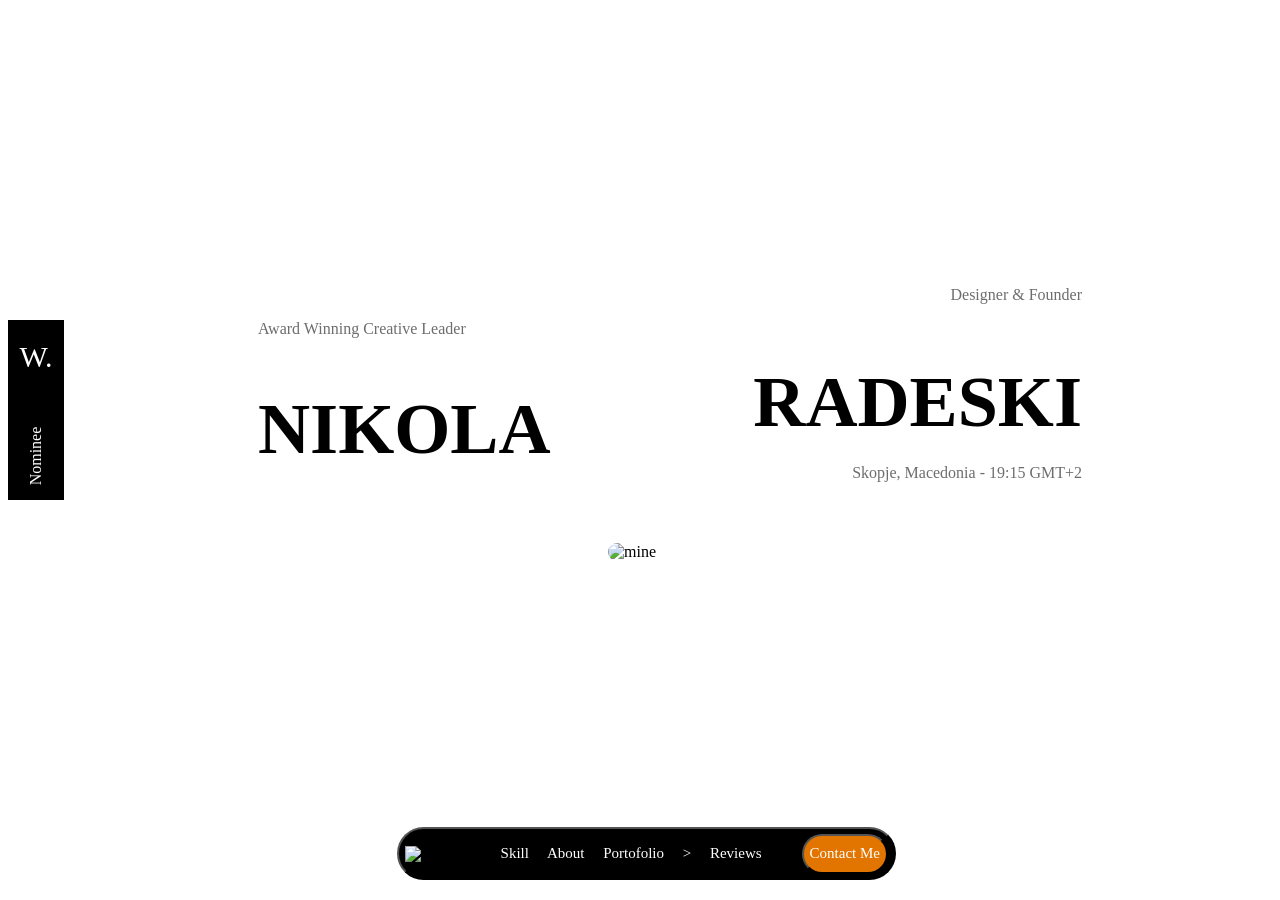
==== portofolio.1.html @ 4146c9e5 "first commit" ====
<!DOCTYPE html>
<html lang="en">
<head>
    <meta charset="UTF-8">
    <meta name="viewport" content="width=device-width, initial-scale=1.0">
    <title>Document</title>
     <link rel="stylesheet" href="portofolio.css">
     <style>
       @font-face {
            font-family: font3;
            src: url(Clash\ Display\ Semibold.ttf);
        }

        .ni {
            font-family: font3;
        }
          @font-face {
            font-family: font1;
            src: url(GeneralSans-Regular.ttf);
        }

        .mar {
            font-family: font1;
        }
          @font-face {
            font-family: font2;
            src: url(GeneralSans-Medium.ttf);
        }

        .fix {
            font-family: font2;
        }
         @font-face {
            font-family: font4;
            src: url(GeneralSans-Medium.ttf);
        }

        .me {
            font-family: font4;
        }
        


     </style>
</head>
<body>
     <div>
    <video id="bgVideo" autoplay muted loop >
  <source src="Untitled design.mp4" type="video/mp4">
</video>
<div class="first">
<div class="sidebar">
  <div class="logo">W.</div>
  <div class="text">Nominee</div>
</div>
<div class="font">
    <p class="mar">Award Winning Creative Leader</p>
    <p class="ni">NIKOLA</p>
    <img class="img" src="a1.jpeg" height="500vh" alt="mine">
    <p  class="mre">RADESKI</p>
    <p class="de">Designer & Founder</p>
    <p class="ll">Skopje, Macedonia - 19:15 GMT+2</p>

</div>
<div >
 
  <button class="fix">  
    <img class="clg" src="home.png"/>
    <p>Skill about portofolio > reviews </p></br>
    <input class="me" type="submit" value="contact me">
  </button>
   

</div>

</div>


</div>
</body>
</html>
---- portofolio.css ----
#bgVideo {
  position: fixed;
  top: 0;
  left: 0;
  width: 100%;
  height: 100%;
  object-fit: cover;
  z-index: -1;
}






.sidebar {
  position: fixed;


  width: 56px;
  height: 20vh;
  background: black;
  color: white;

  display: flex;
  flex-direction: column;
  justify-content: space-between;
  align-items: center;
}


.logo {
  font-size: 30px;
  margin-top: 20px;
}


.text {
  transform: rotate(270deg);
  margin-bottom: 35px;
  font-size: 16px;
}

.mar {
  margin-top: 320px;
  margin-left: 250px;
  font-size: 16px;
  color: #6D6D6D;
}

.ni {
  margin-top: 50px;
  margin-left: 250px;
  font-size: 72.144px;
  font-weight: bolder;
  
}

.img{margin-left: 600px;
margin-top: -350px;
border-radius: 20px;
height:50vh;
min-width: 180px;
}

.mre{ margin-top: -200px;
  margin-right: 190px;
  font-size: 72.144px;
  font-weight: bolder;
  text-align: right;
}
.de{ margin-top: -230px;
  margin-right: 190px;
  font-size: 16px;
    text-align: right;
     color: #6D6D6D;

}
.ll{margin-top: 160px;
margin-right: 190px;
  text-align: right;

 color: #6D6D6D;}
 .fix{
  border-radius: 50px;
  display: flex;
  color: white;
    text-transform: capitalize;
    font-weight: 500;
    word-spacing: 15px;
    text-indent: 40px;
    background-color:  #000000 ;
    align-items: center;
    font-size: 15px;
    position: fixed;
    bottom: 20px;right: 30%;
 }

 .me{
  border-radius: 50px;
  background-color: rgb(226 117 0);
  color: white;
  height: 40px;
      font-size: 15px;
       text-transform: capitalize;

 }
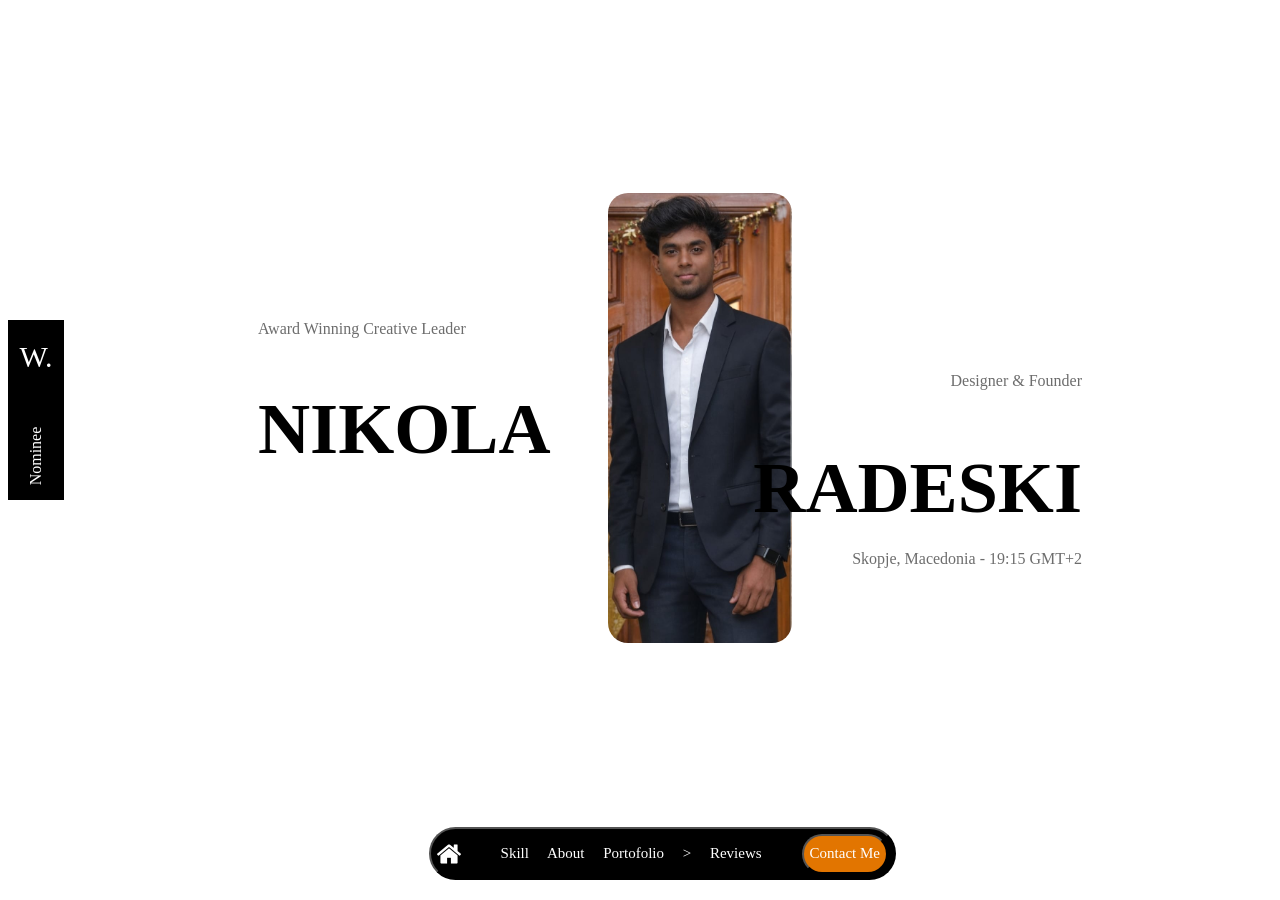
==== commit ce525e5b: "second changes" ====
--- a/portofolio.1.html
+++ b/portofolio.1.html
@@ -4,7 +4,7 @@
     <meta charset="UTF-8">
     <meta name="viewport" content="width=device-width, initial-scale=1.0">
     <title>Document</title>
-     <link rel="stylesheet" href="portofolio.css">
+     <link rel="stylesheet" href="portofolio.css ">
      <style>
        @font-face {
             font-family: font3;
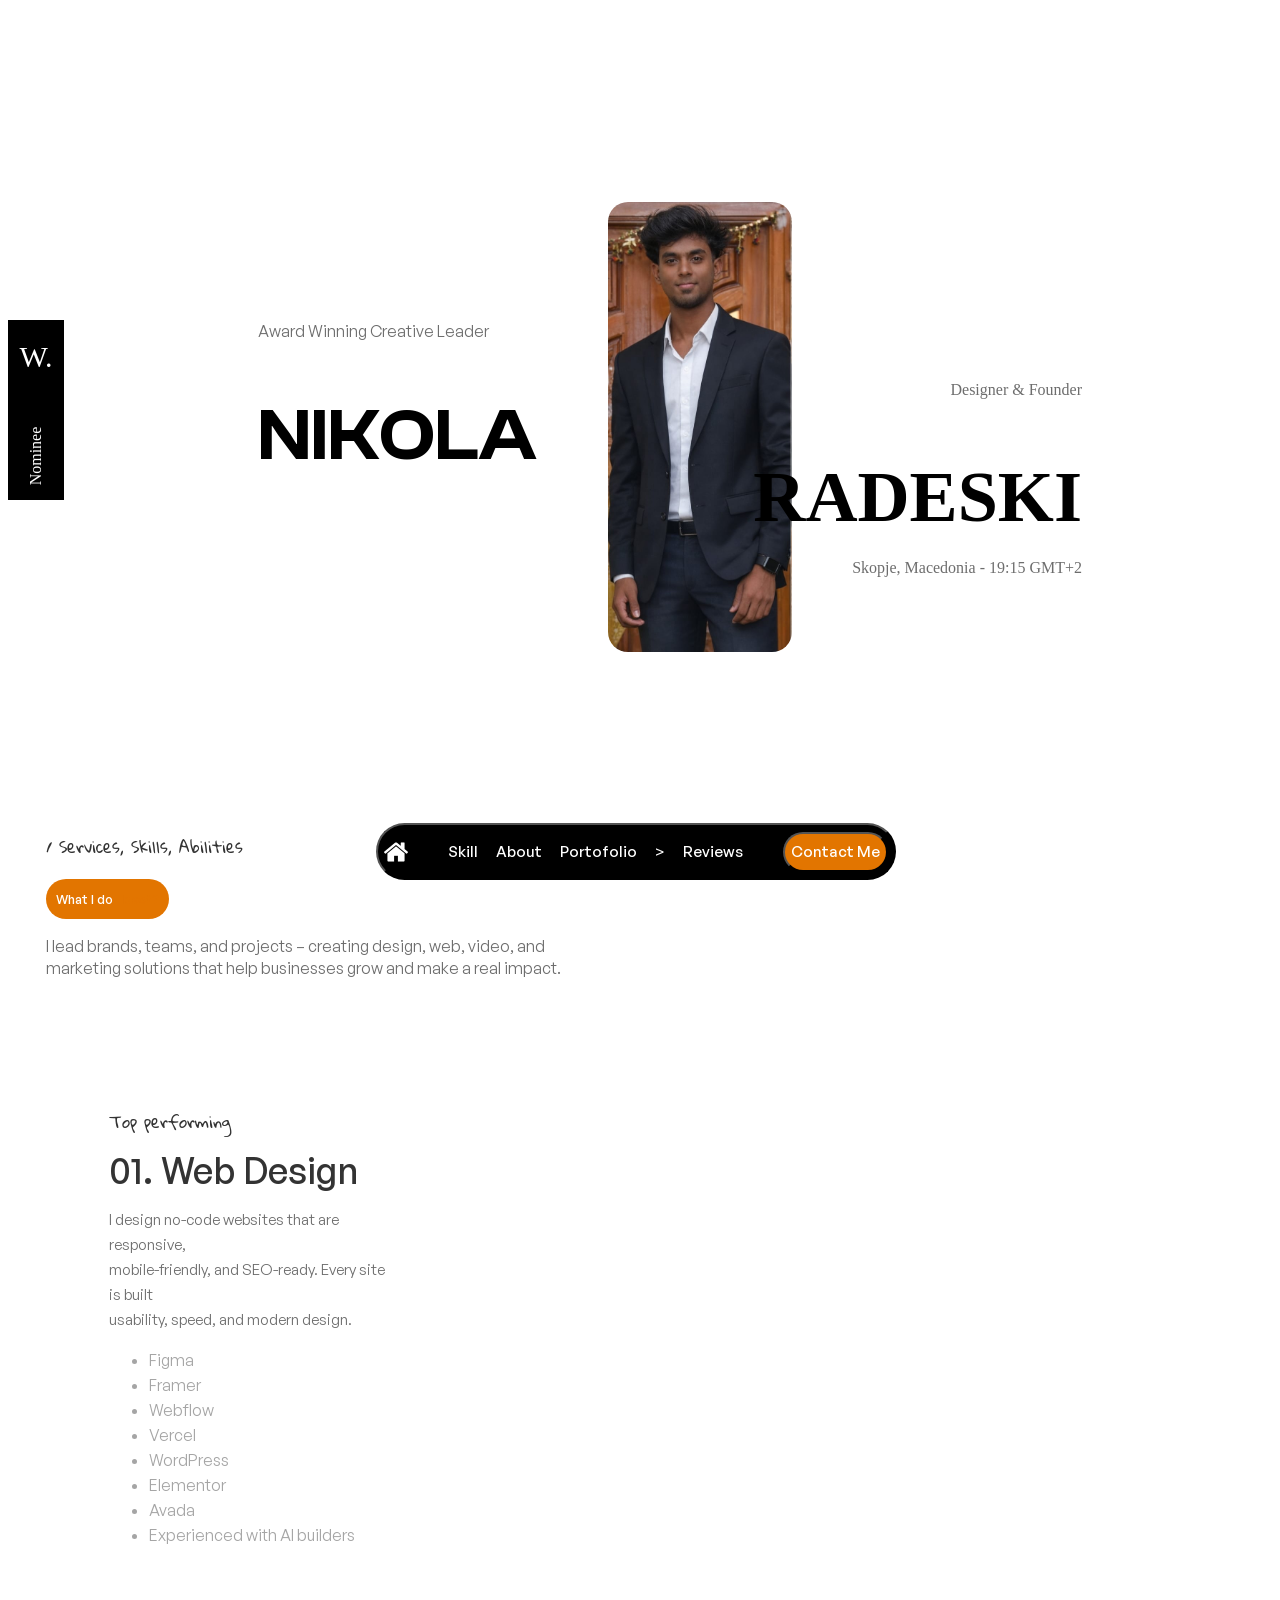
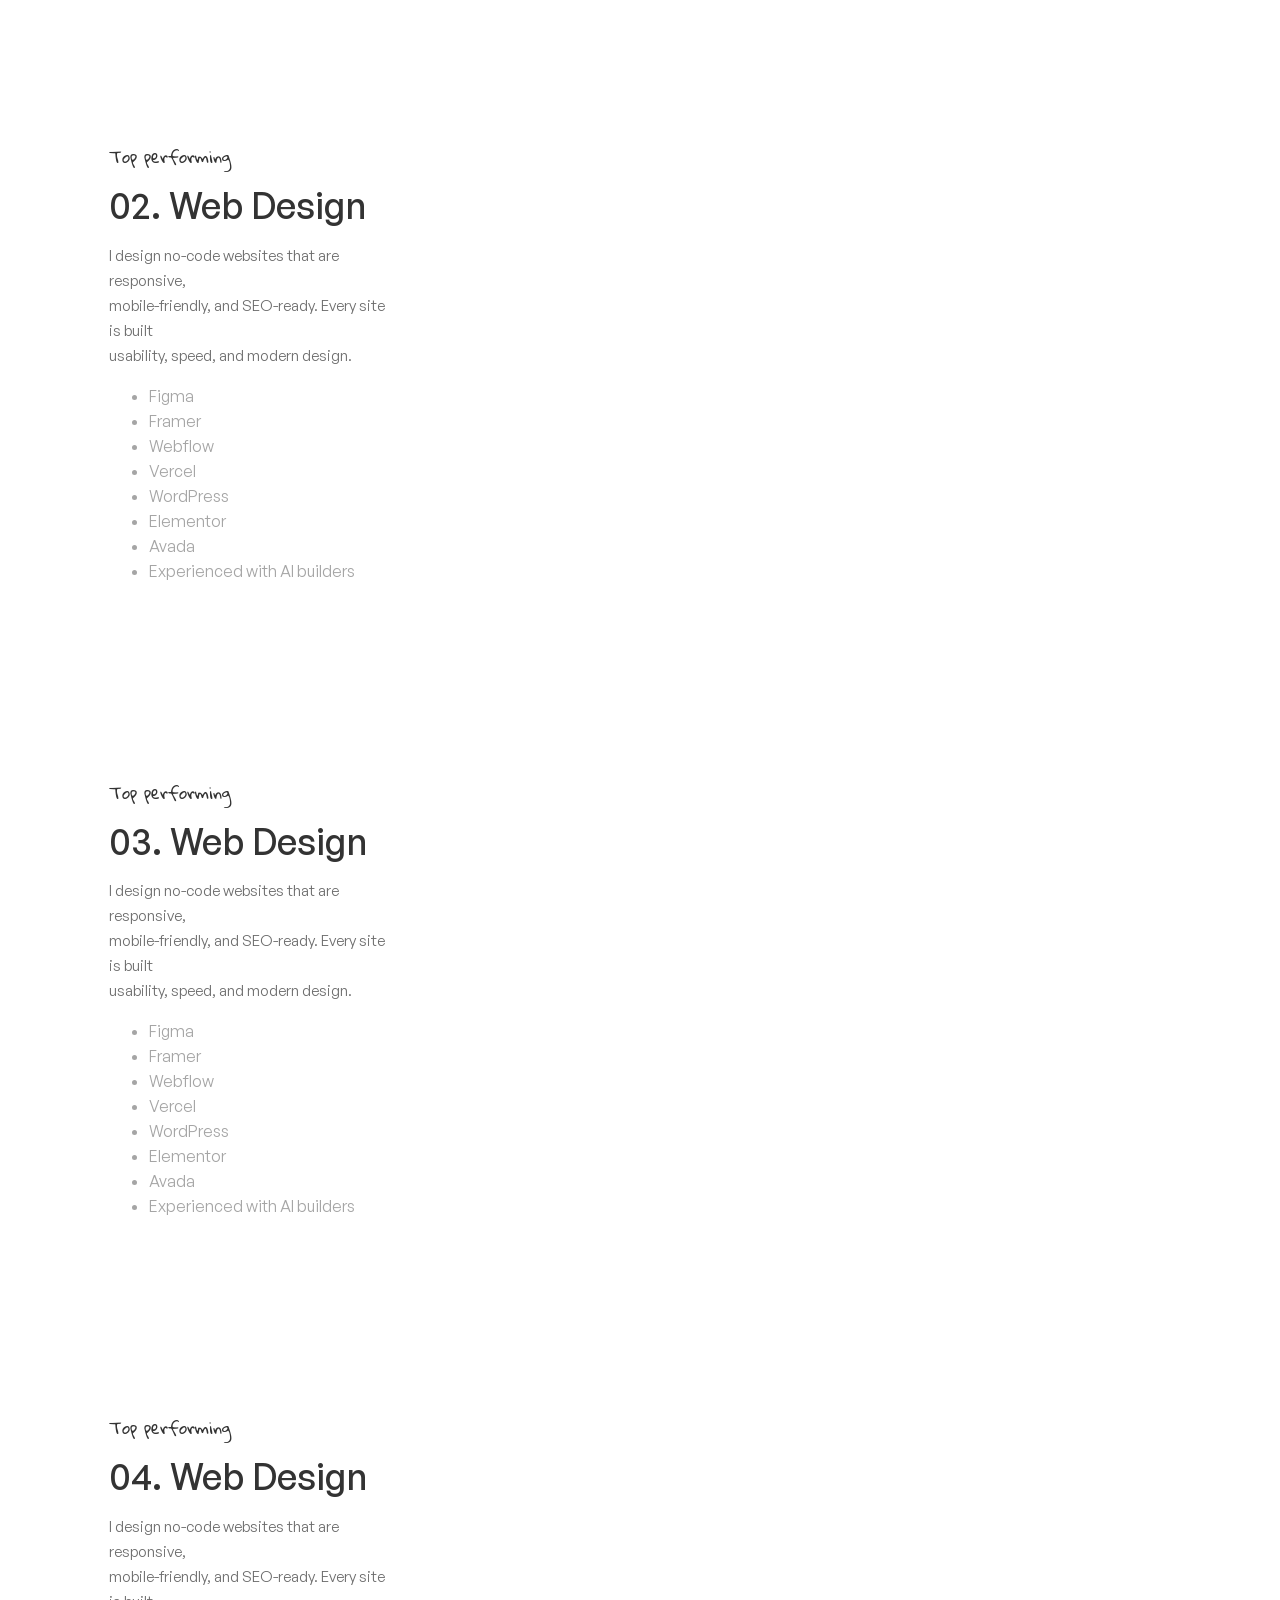
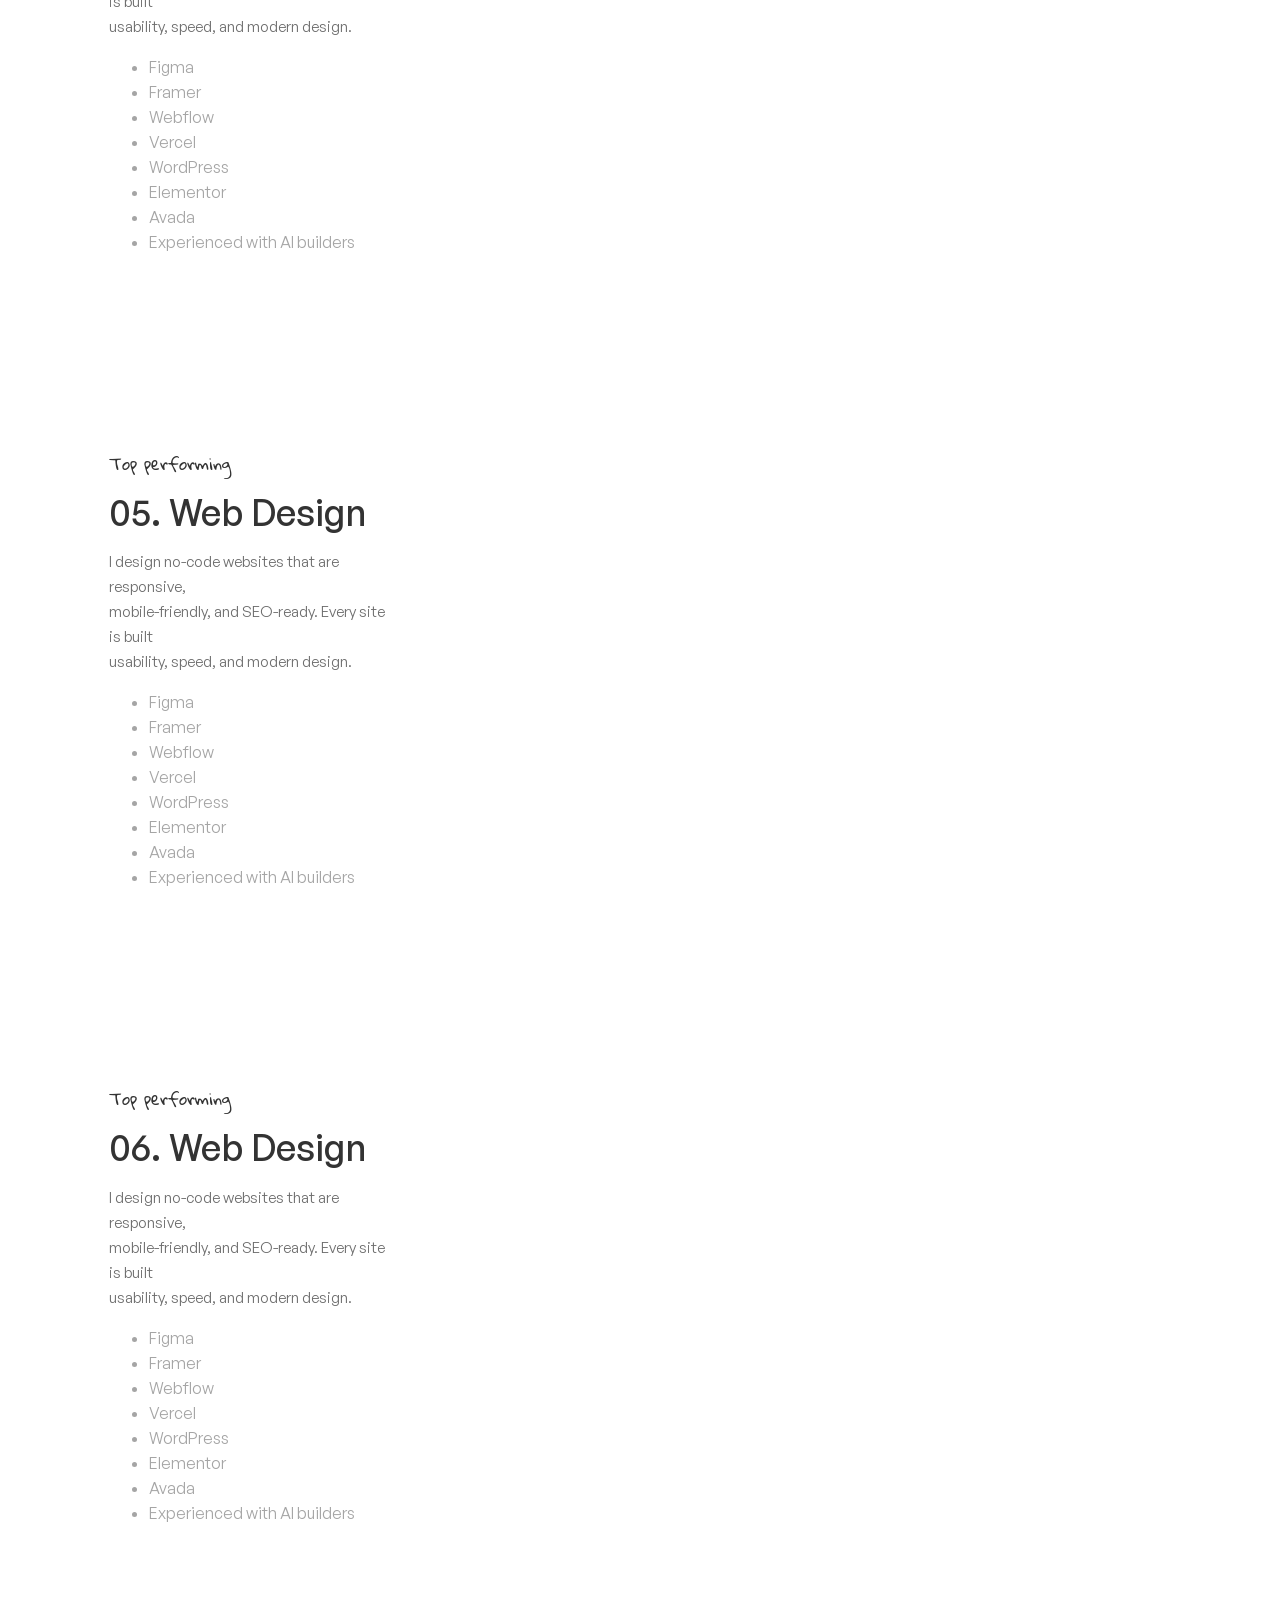
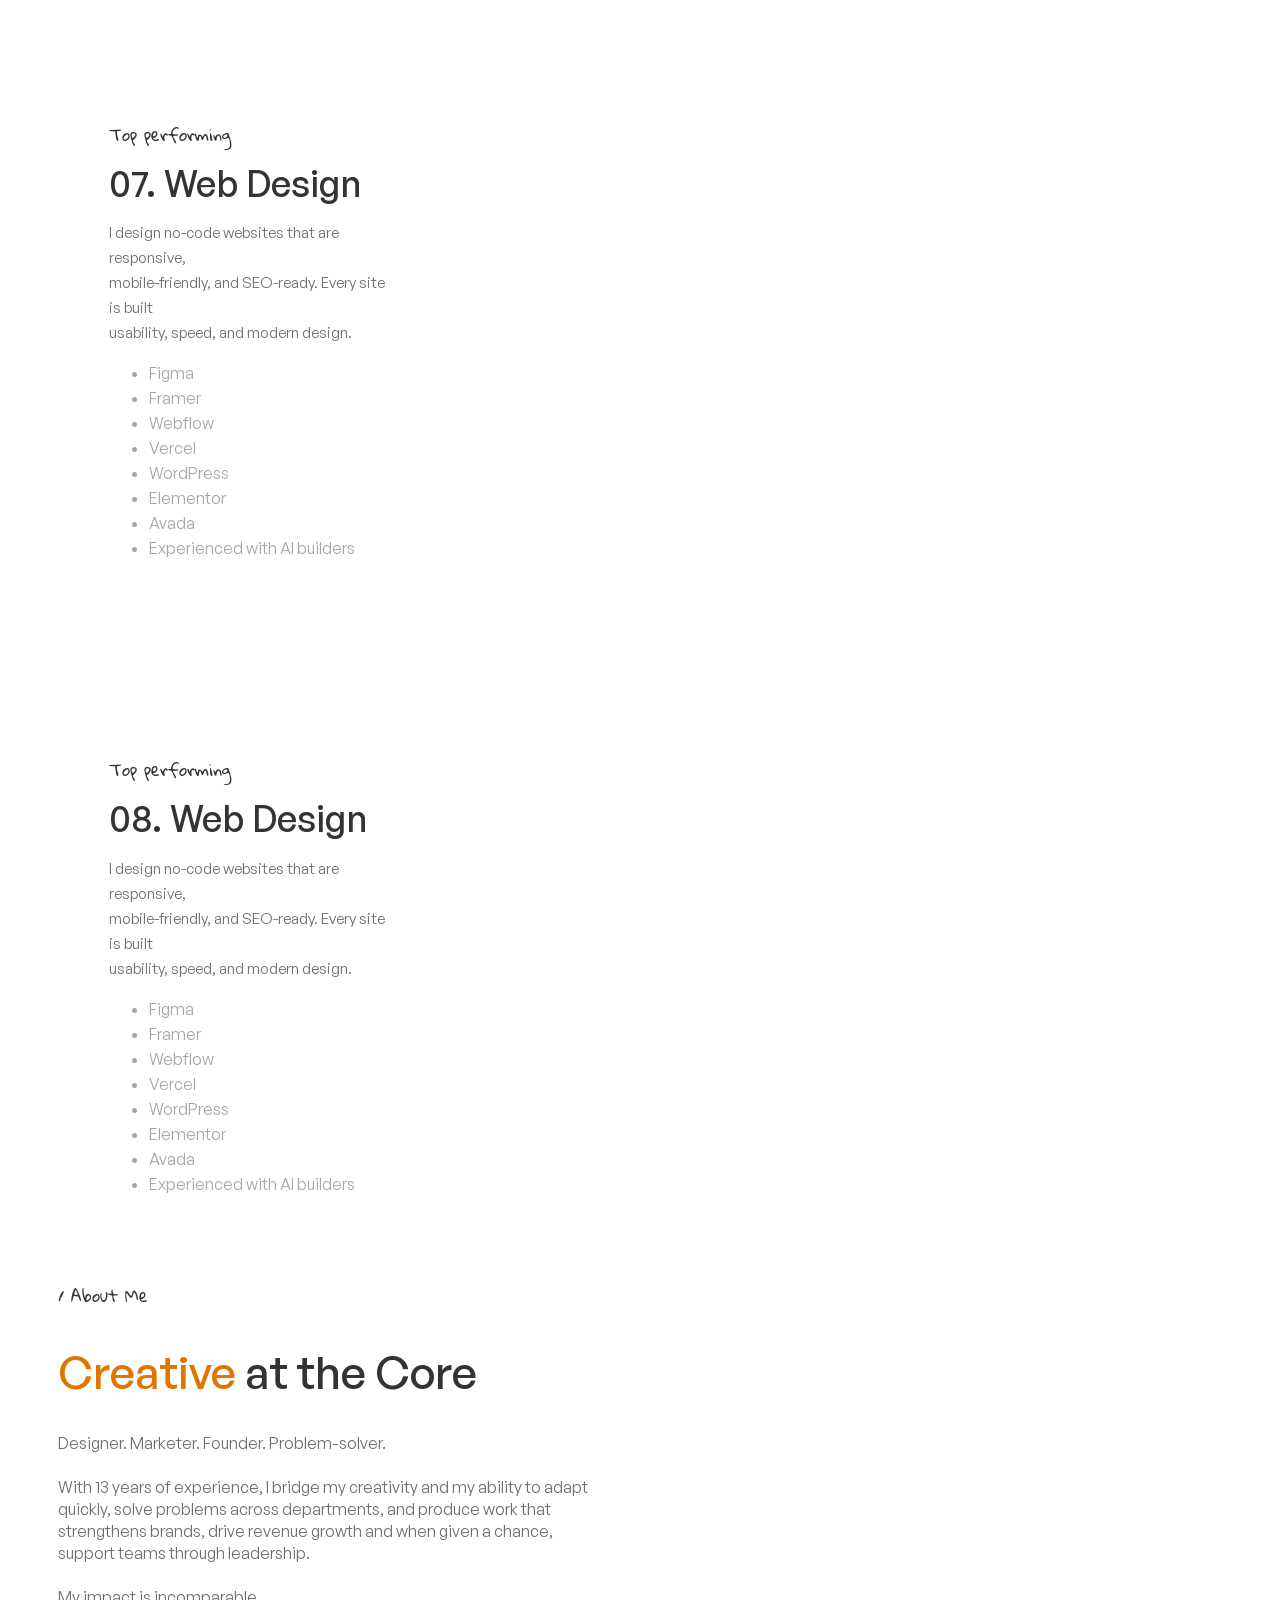
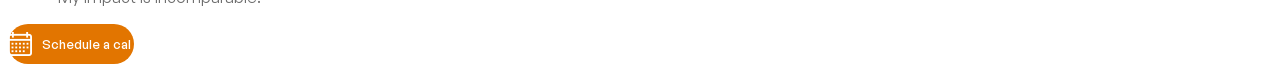
==== commit 861e2fea: "day1" ====
--- a/portofolio.1.html
+++ b/portofolio.1.html
@@ -1,81 +1,318 @@
 <!DOCTYPE html>
 <html lang="en">
+
 <head>
-    <meta charset="UTF-8">
-    <meta name="viewport" content="width=device-width, initial-scale=1.0">
-    <title>Document</title>
-     <link rel="stylesheet" href="portofolio.css ">
-     <style>
-       @font-face {
-            font-family: font3;
-            src: url(Clash\ Display\ Semibold.ttf);
-        }
-
-        .ni {
-            font-family: font3;
-        }
-          @font-face {
-            font-family: font1;
-            src: url(GeneralSans-Regular.ttf);
-        }
-
-        .mar {
-            font-family: font1;
-        }
-          @font-face {
-            font-family: font2;
-            src: url(GeneralSans-Medium.ttf);
-        }
-
-        .fix {
-            font-family: font2;
-        }
-         @font-face {
-            font-family: font4;
-            src: url(GeneralSans-Medium.ttf);
-        }
-
-        .me {
-            font-family: font4;
-        }
-        
-
-
-     </style>
+  <meta charset="UTF-8">
+  <meta name="viewport" content="width=device-width, initial-scale=1.0">
+  <title>Document</title>
+  <link rel="stylesheet" href="portofolio.css ">
+  <style>
+    @font-face {
+      font-family: fah;
+      src: url(GloriaHallelujah-Regular.ttf);
+    }
+
+    .qu {
+      font-family: fah;
+    }
+
+    @font-face {
+      font-family: font3;
+      src: url(Clash\ Display\ Semibold.ttf);
+    }
+
+    .ni {
+      font-family: font3;
+    }
+
+    @font-face {
+      font-family: font1;
+      src: url(GeneralSans-Regular.ttf);
+    }
+
+    .mar {
+      font-family: font1;
+    }
+
+    .cl {
+      font-family: font1;
+    }
+
+    .f {
+      font-family: font1;
+    }
+
+    @font-face {
+      font-family: font9;
+      src: url(GeneralSans-Regular.ttf);
+    }
+
+    .e {
+      font-family: font9;
+    }
+
+    .dg {
+      font-family: font9;
+    }
+
+    @font-face {
+      font-family: font2;
+      src: url(GeneralSans-Medium.ttf);
+    }
+
+    .fix {
+      font-family: font2;
+    }
+
+    .d {
+      font-family: font2;
+    }
+
+    @font-face {
+      font-family: font4;
+      src: url(GeneralSans-Medium.ttf);
+    }
+
+    .me {
+      font-family: font4;
+    }
+
+    @font-face {
+      font-family: font5;
+      src: url(GloriaHallelujah-Regular.ttf);
+    }
+
+    .d1 {
+      font-family: font5;
+    }
+
+    .z {
+      font-family: font5;
+    }
+
+    @font-face {
+      font-family: font7;
+      src: url(GeneralSans-Medium.ttf);
+    }
+
+    .w1 {
+      font-family: font7;
+    }
+
+    .m0 {
+      font-family: font7;
+    }
+    .w1:hover::before{left: 0px;}
+    .w1:hover{background-color: #333333;
+   transition: 0.3s cubic-bezier(0.4, 0, 0.2, 1); ;left: -100px;right: auto;}
+  </style>
 </head>
+
 <body>
-     <div>
-    <video id="bgVideo" autoplay muted loop >
-  <source src="Untitled design.mp4" type="video/mp4">
-</video>
-<div class="first">
-<div class="sidebar">
-  <div class="logo">W.</div>
-  <div class="text">Nominee</div>
-</div>
-<div class="font">
-    <p class="mar">Award Winning Creative Leader</p>
-    <p class="ni">NIKOLA</p>
-    <img class="img" src="a1.jpeg" height="500vh" alt="mine">
-    <p  class="mre">RADESKI</p>
-    <p class="de">Designer & Founder</p>
-    <p class="ll">Skopje, Macedonia - 19:15 GMT+2</p>
-
-</div>
-<div >
- 
-  <button class="fix">  
-    <img class="clg" src="home.png"/>
-    <p>Skill about portofolio > reviews </p></br>
-    <input class="me" type="submit" value="contact me">
-  </button>
-   
-
-</div>
-
-</div>
-
-
-</div>
+  <div>
+    <video id="bgVideo" autoplay muted loop>
+      <source src="Untitled design.mp4" type="video/mp4">
+    </video>
+    <div class="first">
+      <div class="sidebar">
+        <div class="logo">W.</div>
+        <div class="text">Nominee</div>
+      </div>
+      <div class="font">
+        <p class="mar">Award Winning Creative Leader</p>
+        <p class="ni">NIKOLA</p>
+        <img class="img" src="a1.jpeg" height="500vh" alt="mine">
+        <p class="mre">RADESKI</p>
+        <p class="de">Designer & Founder</p>
+        <p class="ll">Skopje, Macedonia - 19:15 GMT+2</p>
+
+      </div>
+      <div>
+
+        <button class="fix">
+          <img class="clg" src="home.png" />
+          <p>Skill about portofolio > reviews </p></br>
+          <input class="me" type="submit" value="contact me">
+        </button>
+
+
+      </div>
+
+      <div>
+        <div class="page2">
+          <p class="d1">/ Services, Skills, Abilities</p>
+          <h1 class="w1">What I do <span style="color:#E27500">best?</span> </h1>
+          <p class="e">I lead brands, teams, and projects – creating design, web, video, and<br> marketing solutions
+            that help businesses grow and make a real impact.</p>
+        </div>
+
+        <div class="pages">
+          <div class="m">
+            <p class="qu">Top performing</p>
+            <h1 class="d">01. Web Design</h1>
+            <p class="cl">I design no-code websites that are responsive,<br> mobile-friendly, and SEO-ready. Every site
+              is built <br> usability, speed, and modern design.</p>
+            <p>
+            <ul class="f">
+              <li>Figma</li>
+              <li>Framer</li>
+              <li>Webflow</li>
+              <li>Vercel</li>
+              <li>WordPress</li>
+              <li>Elementor</li>
+              <li>Avada</li>
+              <li>Experienced with AI builders</li>
+            </ul>
+            </p>
+          </div>
+
+        </div>
+        <div class="m1">
+          <p class="qu">Top performing</p>
+          <h1 class="d">02. Web Design</h1>
+          <p class="cl">I design no-code websites that are responsive,<br> mobile-friendly, and SEO-ready. Every site is
+            built <br> usability, speed, and modern design.</p>
+          <p>
+          <ul class="f">
+            <li>Figma</li>
+            <li>Framer</li>
+            <li>Webflow</li>
+            <li>Vercel</li>
+            <li>WordPress</li>
+            <li>Elementor</li>
+            <li>Avada</li>
+            <li>Experienced with AI builders</li>
+          </ul>
+          </p>
+
+        </div>
+        <div class="m2">
+          <p class="qu">Top performing</p>
+          <h1 class="d">03. Web Design</h1>
+          <p class="cl">I design no-code websites that are responsive,<br> mobile-friendly, and SEO-ready. Every site is
+            built <br> usability, speed, and modern design.</p>
+          <p>
+          <ul class="f">
+            <li>Figma</li>
+            <li>Framer</li>
+            <li>Webflow</li>
+            <li>Vercel</li>
+            <li>WordPress</li>
+            <li>Elementor</li>
+            <li>Avada</li>
+            <li>Experienced with AI builders</li>
+          </ul>
+          </p>
+        </div>
+        <div class="m2">
+          <p class="qu">Top performing</p>
+          <h1 class="d">04. Web Design</h1>
+          <p class="cl">I design no-code websites that are responsive,<br> mobile-friendly, and SEO-ready. Every site is
+            built <br> usability, speed, and modern design.</p>
+          <p>
+          <ul class="f">
+            <li>Figma</li>
+            <li>Framer</li>
+            <li>Webflow</li>
+            <li>Vercel</li>
+            <li>WordPress</li>
+            <li>Elementor</li>
+            <li>Avada</li>
+            <li>Experienced with AI builders</li>
+          </ul>
+          </p>
+        </div>
+        <div class="m2">
+          <p class="qu">Top performing</p>
+          <h1 class="d">05. Web Design</h1>
+          <p class="cl">I design no-code websites that are responsive,<br> mobile-friendly, and SEO-ready. Every site is
+            built <br> usability, speed, and modern design.</p>
+          <p>
+          <ul class="f">
+            <li>Figma</li>
+            <li>Framer</li>
+            <li>Webflow</li>
+            <li>Vercel</li>
+            <li>WordPress</li>
+            <li>Elementor</li>
+            <li>Avada</li>
+            <li>Experienced with AI builders</li>
+          </ul>
+          </p>
+        </div>
+        <div class="m2">
+          <p class="qu">Top performing</p>
+          <h1 class="d">06. Web Design</h1>
+          <p class="cl">I design no-code websites that are responsive,<br> mobile-friendly, and SEO-ready. Every site is
+            built <br> usability, speed, and modern design.</p>
+          <p>
+          <ul class="f">
+            <li>Figma</li>
+            <li>Framer</li>
+            <li>Webflow</li>
+            <li>Vercel</li>
+            <li>WordPress</li>
+            <li>Elementor</li>
+            <li>Avada</li>
+            <li>Experienced with AI builders</li>
+          </ul>
+          </p>
+        </div>
+        <div class="m2">
+          <p class="qu">Top performing</p>
+          <h1 class="d">07. Web Design</h1>
+          <p class="cl">I design no-code websites that are responsive,<br> mobile-friendly, and SEO-ready. Every site is
+            built <br> usability, speed, and modern design.</p>
+          <p>
+          <ul class="f">
+            <li>Figma</li>
+            <li>Framer</li>
+            <li>Webflow</li>
+            <li>Vercel</li>
+            <li>WordPress</li>
+            <li>Elementor</li>
+            <li>Avada</li>
+            <li>Experienced with AI builders</li>
+          </ul>
+          </p>
+        </div>
+        <div class="m2">
+          <p class="qu">Top performing</p>
+          <h1 class="d">08. Web Design</h1>
+          <p class="cl">I design no-code websites that are responsive,<br> mobile-friendly, and SEO-ready. Every site is
+            built <br> usability, speed, and modern design.</p>
+          <p>
+          <ul class="f">
+            <li>Figma</li>
+            <li>Framer</li>
+            <li>Webflow</li>
+            <li>Vercel</li>
+            <li>WordPress</li>
+            <li>Elementor</li>
+            <li>Avada</li>
+            <li>Experienced with AI builders</li>
+          </ul>
+          </p>
+        </div>
+      </div>
+      <div>
+        <div class="page3">
+          <p class="z">/ About Me</p>
+          <h1 class="m0"><span style="color: #E27500;">Creative</span> at the Core</h1>
+          <p class="dg">Designer. Marketer. Founder. Problem-solver.<br><br>With 13 years of experience, I bridge my
+            creativity and my ability to adapt<br> quickly, solve problems across departments, and produce work that<br>
+            strengthens brands, drive revenue growth and when given a chance,<br> support teams through
+            leadership.<br><br>My impact is incomparable.</p>
+
+
+        </div>
+        <div class="w1"><img src="calendar.png">Schedule a cal </div>
+      </div>
+
+    </div>
+
+
+  </div>
 </body>
+
 </html>
--- a/portofolio.css
+++ b/portofolio.css
@@ -53,55 +53,190 @@
   margin-left: 250px;
   font-size: 72.144px;
   font-weight: bolder;
-  
-}
-
-.img{margin-left: 600px;
-margin-top: -350px;
-border-radius: 20px;
-height:50vh;
-min-width: 180px;
-}
-
-.mre{ margin-top: -200px;
+
+}
+
+.img {
+  margin-left: 600px;
+  margin-top: -350px;
+  border-radius: 20px;
+  height: 50vh;
+  min-width: 180px;
+}
+
+.mre {
+  margin-top: -200px;
   margin-right: 190px;
   font-size: 72.144px;
   font-weight: bolder;
   text-align: right;
 }
-.de{ margin-top: -230px;
+
+.de {
+  margin-top: -230px;
   margin-right: 190px;
   font-size: 16px;
-    text-align: right;
-     color: #6D6D6D;
-
-}
-.ll{margin-top: 160px;
-margin-right: 190px;
   text-align: right;
-
- color: #6D6D6D;}
- .fix{
+  color: #6D6D6D;
+
+}
+
+.ll {
+  margin-top: 160px;
+  margin-right: 190px;
+  text-align: right;
+
+  color: #6D6D6D;
+}
+
+.fix {
   border-radius: 50px;
   display: flex;
   color: white;
-    text-transform: capitalize;
-    font-weight: 500;
-    word-spacing: 15px;
-    text-indent: 40px;
-    background-color:  #000000 ;
-    align-items: center;
-    font-size: 15px;
-    position: fixed;
-    bottom: 20px;right: 30%;
- }
-
- .me{
+  text-transform: capitalize;
+  font-weight: 500;
+  word-spacing: 15px;
+  text-indent: 40px;
+  background-color: #000000;
+  align-items: center;
+  font-size: 15px;
+  position: fixed;
+  bottom: 20px;
+  right: 30%;
+}
+
+.me {
   border-radius: 50px;
   background-color: rgb(226 117 0);
   color: white;
   height: 40px;
-      font-size: 15px;
-       text-transform: capitalize;
-
- }+  font-size: 15px;
+  text-transform: capitalize;
+
+}
+
+
+.d1 {
+  font-size: 16px;
+  color: #333333;
+}
+
+.w1 {
+  font-size: 44.8px;
+  font-weight: 400;
+}
+
+.e {
+  color: #6D6D6D;
+  font-size: 16px;
+}
+
+.page2 {
+  margin-top: 20%;
+  margin-left: 3%;
+}
+
+
+
+
+
+
+
+.m {
+  margin-left: 50px;
+  border-radius: 30px;
+  width: 23%;
+  min-height: fit-content;
+  position: sticky;
+  top: 50px;
+
+  margin-top: 5%;
+  background-color: #ffffff;
+  padding: 4%;
+  line-height: 25px;
+}
+
+.d {
+  font-size: 36px;
+  font-weight: 400;
+}
+
+.cl {
+  font-size: 15px;
+  color: #6D6D6D;
+}
+
+.f {
+  color: #A5A5A5;
+}
+
+.qu {
+  color: #333333;
+}
+
+.d {
+  color: #333333;
+}
+
+.m1 {
+  margin-left: 50px;
+  border-radius: 30px;
+  width: 23%;
+  min-height: fit-content;
+  position: sticky;
+  top: 50px;
+
+  margin-top: 5%;
+  background-color: #ffffff;
+  padding: 4%;
+  line-height: 25px;
+}
+
+.m2 {
+  margin-left: 50px;
+  border-radius: 30px;
+  width: 23%;
+  min-height: fit-content;
+  position: sticky;
+  top: 50px;
+
+  margin-top: 5%;
+  background-color: #ffffff;
+  padding: 4%;
+  line-height: 25px;
+}
+
+.z {
+  font-size: 16px;
+  color: #333333;
+}
+
+.m0 {
+  font-weight: 400;
+  font-size: 44.8px;
+  color: #333333;
+}
+
+.dg {
+  font-size: 16px;
+  color: #6D6D6D;
+}
+
+.page3 {
+  margin-left: 50px;
+}
+
+.w1 {
+  font-size: 13px;
+  background-color: #E27500;
+  color: white;
+  border-color: #E27500;
+  border-radius: 50px;
+  width: 10%;
+  text-indent: 10px;
+  height: 40px;
+  display: flex;
+  align-items: center;
+}.w1{
+  background-color: #E27500;
+}
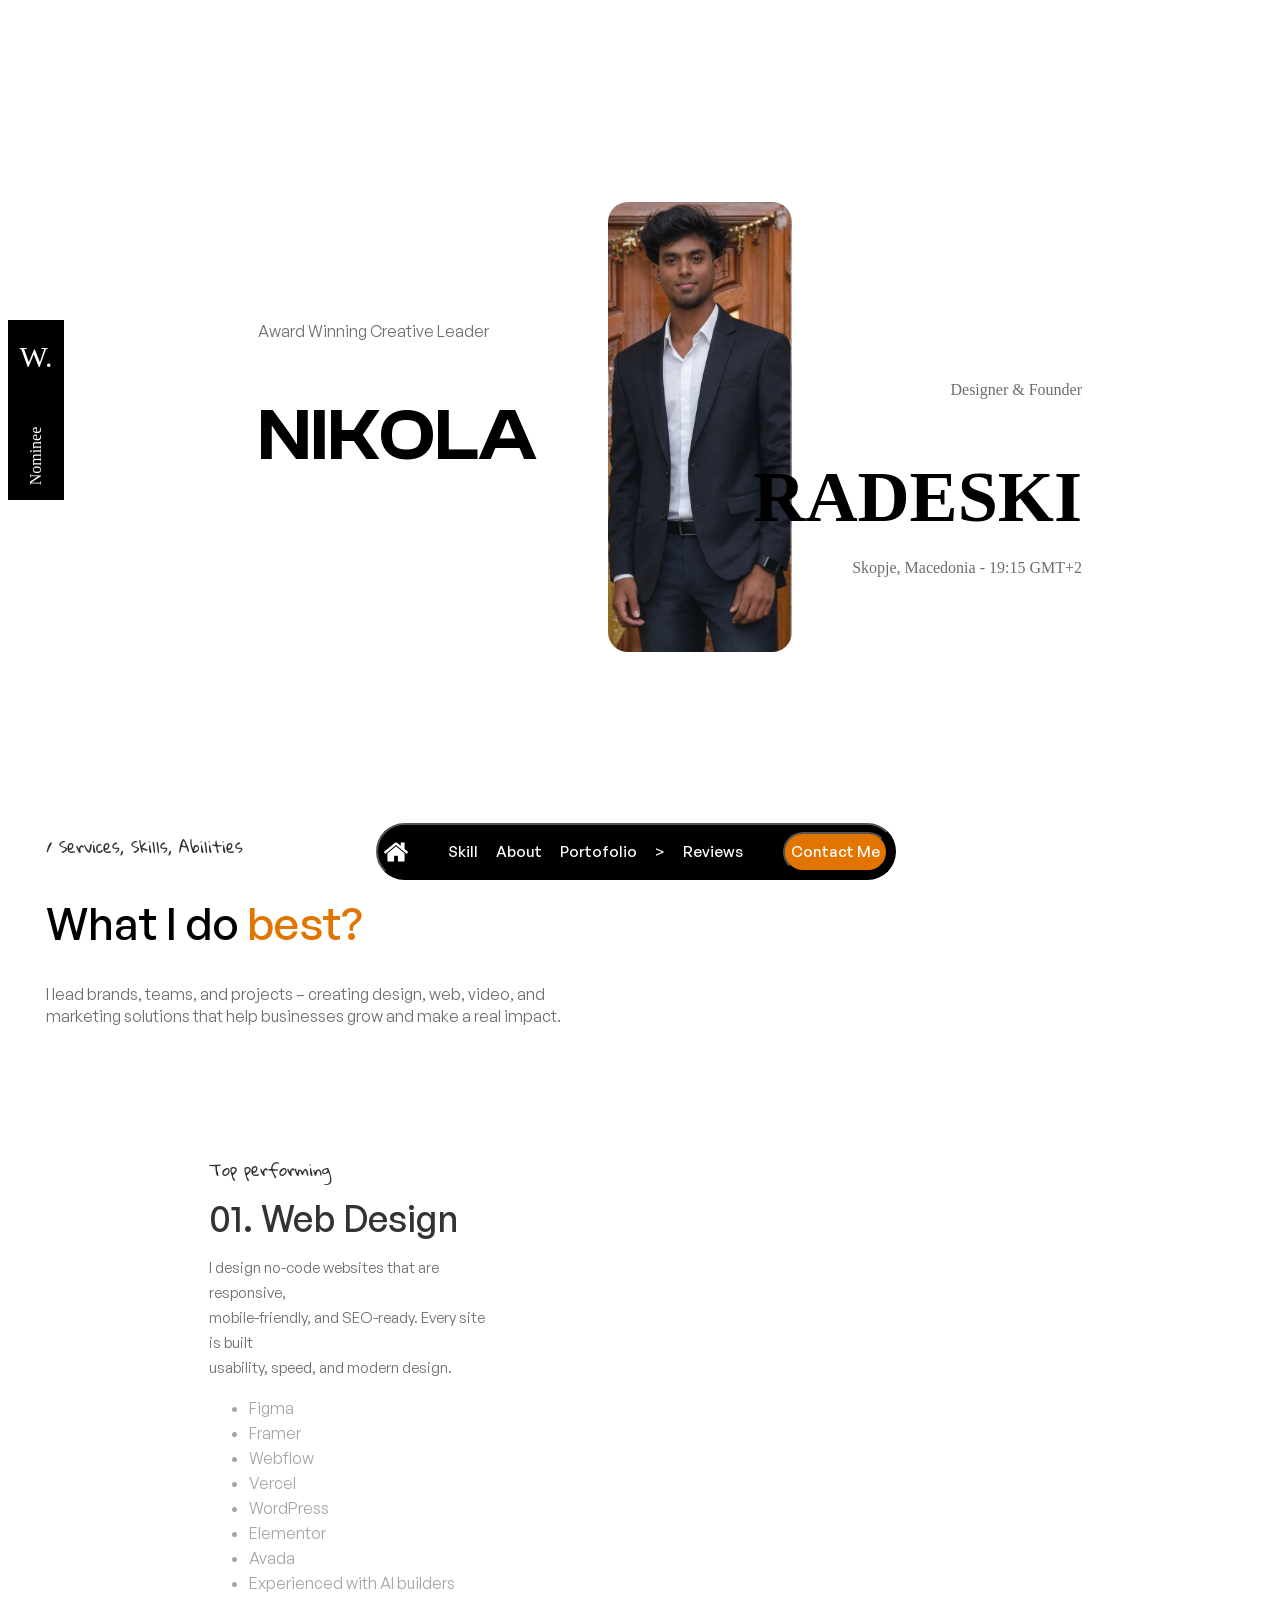
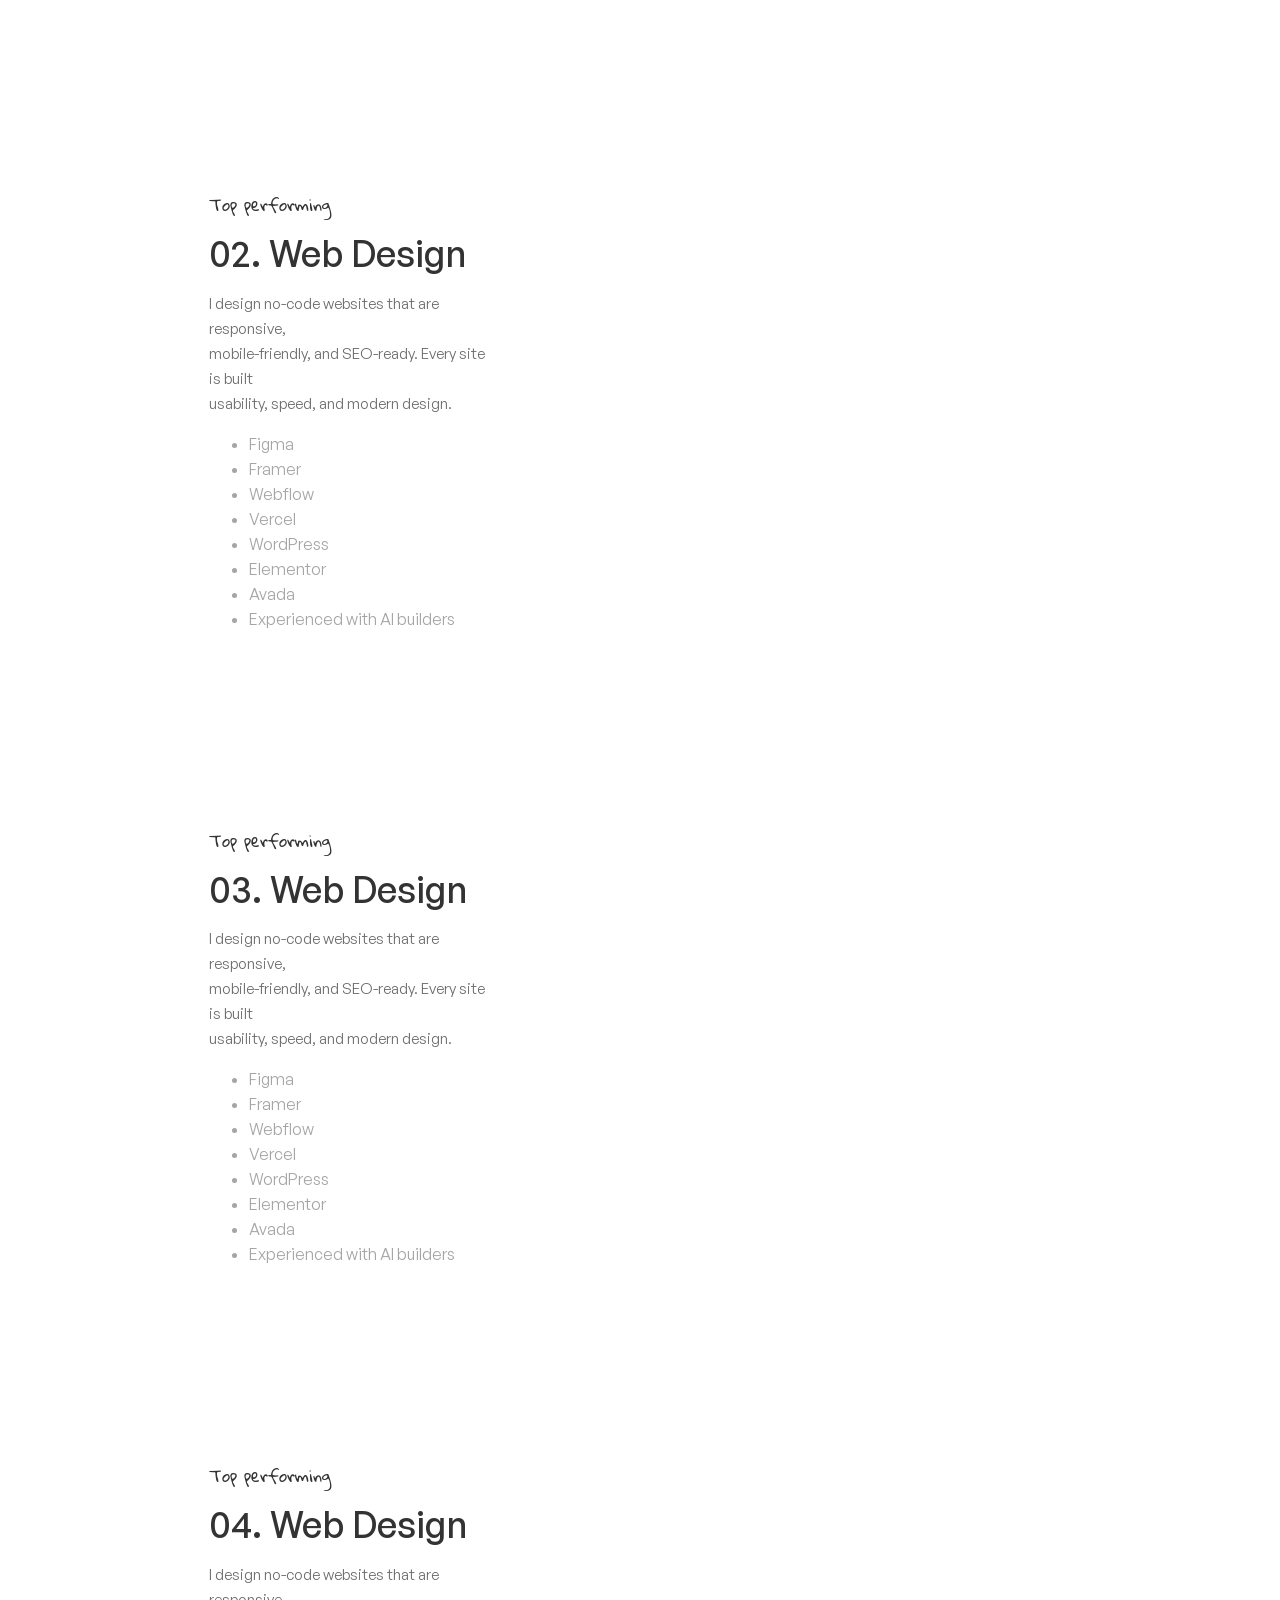
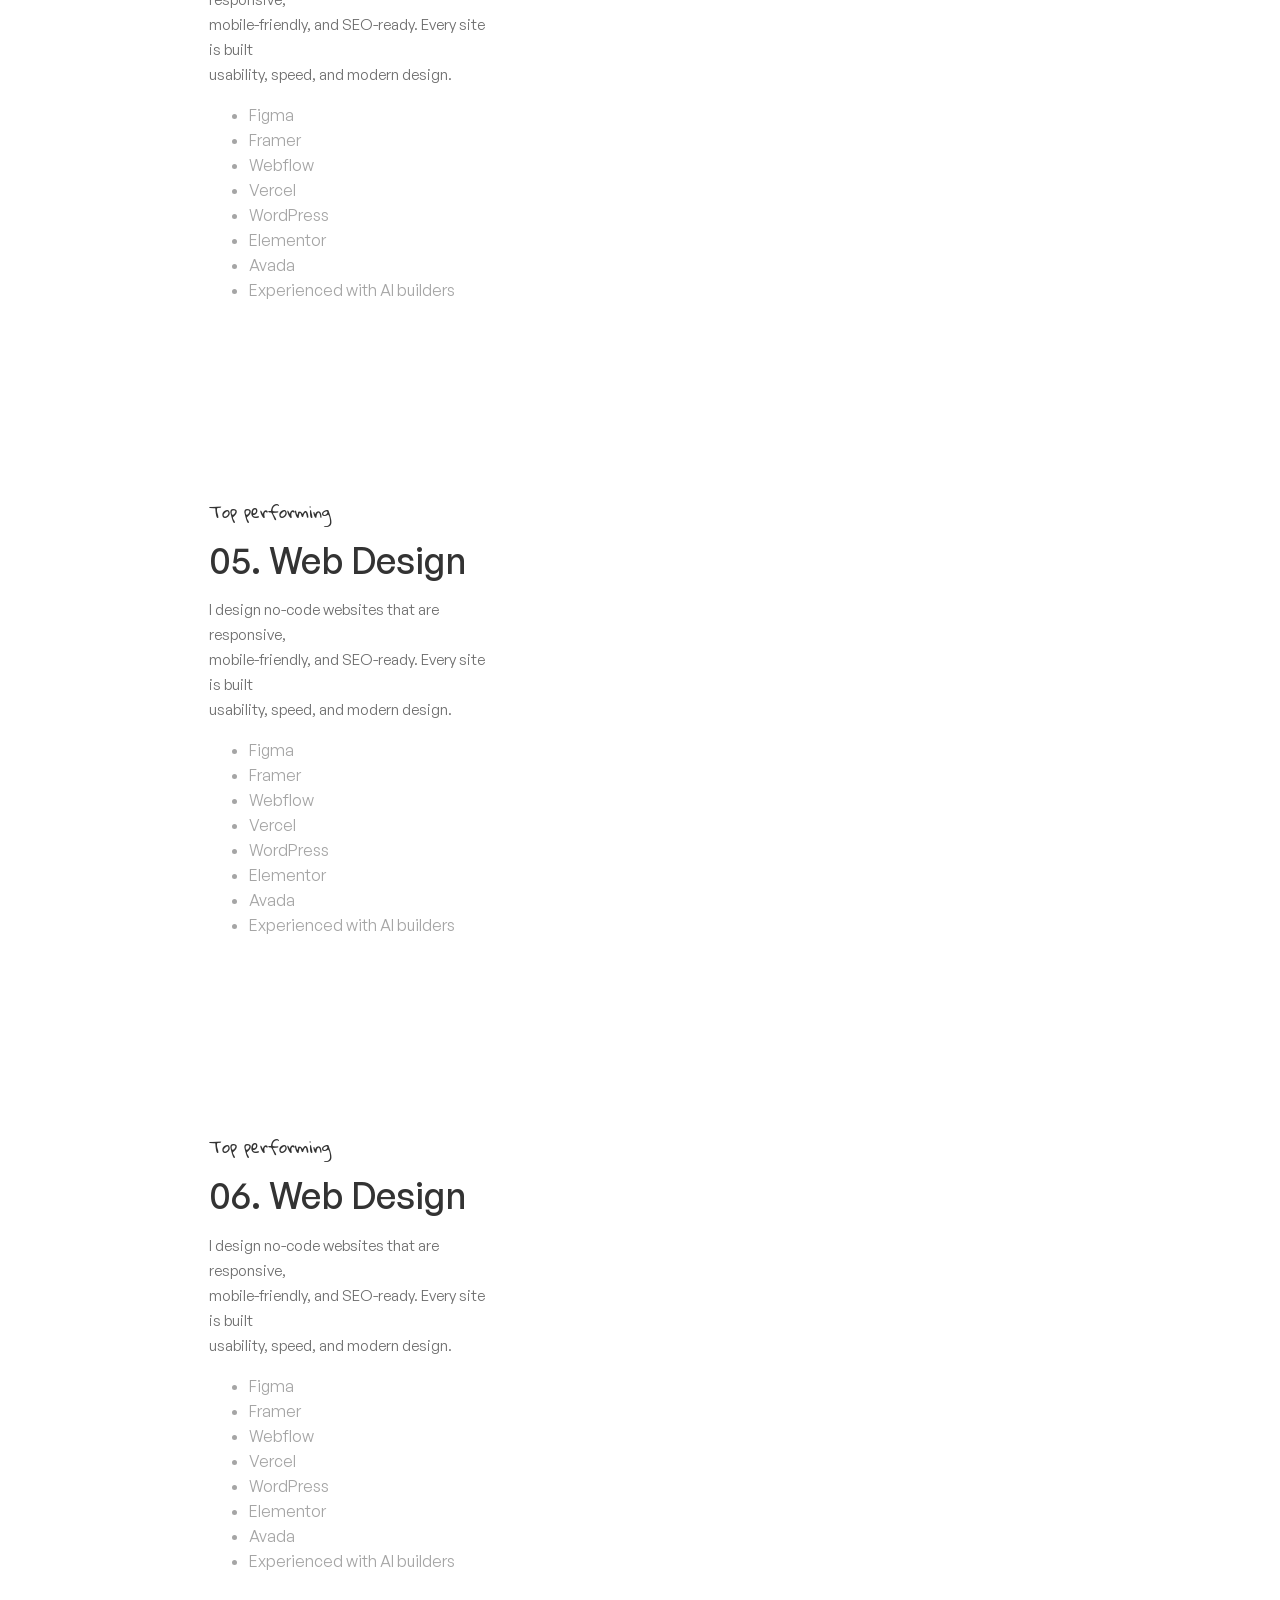
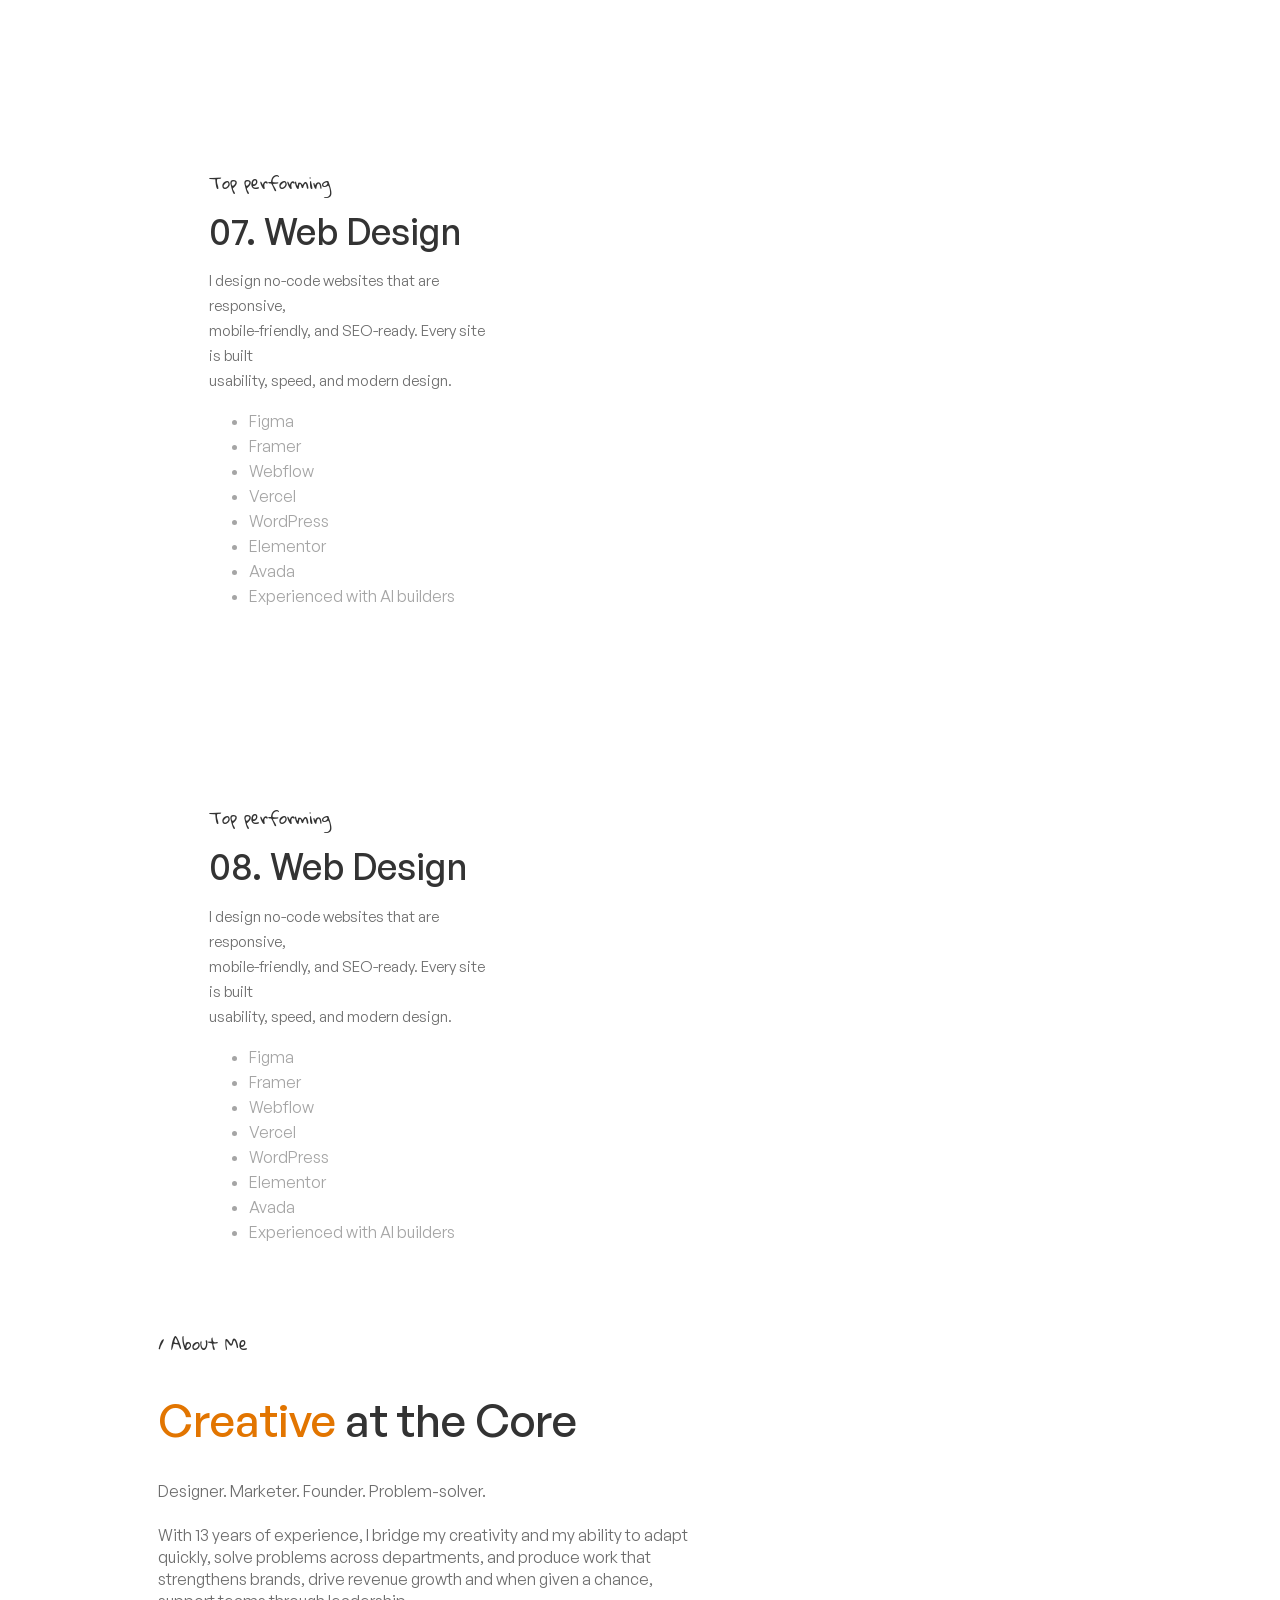
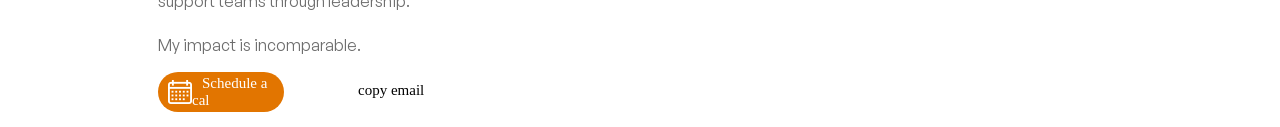
==== commit 7c3a3330: "day2" ====
--- a/portofolio.1.html
+++ b/portofolio.1.html
@@ -102,9 +102,11 @@
     .m0 {
       font-family: font7;
     }
-    .w1:hover::before{left: 0px;}
+    .o:hover{background-color: #333333;
+   }
     .w1:hover{background-color: #333333;
    transition: 0.3s cubic-bezier(0.4, 0, 0.2, 1); ;left: -100px;right: auto;}
+   .em:hover{background-color: #333333; color: white;}
   </style>
 </head>
 
@@ -146,7 +148,7 @@
             that help businesses grow and make a real impact.</p>
         </div>
 
-        <div class="pages">
+        <!-- <div class="pages"> -->
           <div class="m">
             <p class="qu">Top performing</p>
             <h1 class="d">01. Web Design</h1>
@@ -166,8 +168,8 @@
             </p>
           </div>
 
-        </div>
-        <div class="m1">
+        <!-- </div> -->
+        <div class="m">
           <p class="qu">Top performing</p>
           <h1 class="d">02. Web Design</h1>
           <p class="cl">I design no-code websites that are responsive,<br> mobile-friendly, and SEO-ready. Every site is
@@ -186,7 +188,7 @@
           </p>
 
         </div>
-        <div class="m2">
+        <div class="m">
           <p class="qu">Top performing</p>
           <h1 class="d">03. Web Design</h1>
           <p class="cl">I design no-code websites that are responsive,<br> mobile-friendly, and SEO-ready. Every site is
@@ -204,7 +206,7 @@
           </ul>
           </p>
         </div>
-        <div class="m2">
+        <div class="m">
           <p class="qu">Top performing</p>
           <h1 class="d">04. Web Design</h1>
           <p class="cl">I design no-code websites that are responsive,<br> mobile-friendly, and SEO-ready. Every site is
@@ -222,7 +224,7 @@
           </ul>
           </p>
         </div>
-        <div class="m2">
+        <div class="m">
           <p class="qu">Top performing</p>
           <h1 class="d">05. Web Design</h1>
           <p class="cl">I design no-code websites that are responsive,<br> mobile-friendly, and SEO-ready. Every site is
@@ -240,7 +242,7 @@
           </ul>
           </p>
         </div>
-        <div class="m2">
+        <div class="m">
           <p class="qu">Top performing</p>
           <h1 class="d">06. Web Design</h1>
           <p class="cl">I design no-code websites that are responsive,<br> mobile-friendly, and SEO-ready. Every site is
@@ -258,7 +260,7 @@
           </ul>
           </p>
         </div>
-        <div class="m2">
+        <div class="m">
           <p class="qu">Top performing</p>
           <h1 class="d">07. Web Design</h1>
           <p class="cl">I design no-code websites that are responsive,<br> mobile-friendly, and SEO-ready. Every site is
@@ -276,7 +278,7 @@
           </ul>
           </p>
         </div>
-        <div class="m2">
+        <div class="m">
           <p class="qu">Top performing</p>
           <h1 class="d">08. Web Design</h1>
           <p class="cl">I design no-code websites that are responsive,<br> mobile-friendly, and SEO-ready. Every site is
@@ -306,7 +308,8 @@
 
 
         </div>
-        <div class="w1"><img src="calendar.png">Schedule a cal </div>
+        <div class="o"><img class="i" src="calendar.png">Schedule a cal </div>
+        <p class="em"> copy email</p> 
       </div>
 
     </div>
--- a/portofolio.css
+++ b/portofolio.css
@@ -143,7 +143,7 @@
 
 
 .m {
-  margin-left: 50px;
+  margin-left: 150px;
   border-radius: 30px;
   width: 23%;
   min-height: fit-content;
@@ -223,20 +223,42 @@
 }
 
 .page3 {
-  margin-left: 50px;
-}
-
-.w1 {
-  font-size: 13px;
+  margin-left: 150px;
+}
+
+.o {
+  font-size: 15px;
   background-color: #E27500;
   color: white;
-  border-color: #E27500;
   border-radius: 50px;
   width: 10%;
   text-indent: 10px;
   height: 40px;
   display: flex;
   align-items: center;
-}.w1{
+}
+
+.o {
   background-color: #E27500;
-}+  margin-left: 150px;
+}
+
+.i {
+  margin-left: 10px;
+}
+
+.em{
+  
+  background-color: #ffffff;
+   height: 20px;
+  padding: 10px;
+  align-items: center;
+  font-size: 15px;
+  text-indent: 10px;
+  width: 100px ;
+  border-radius: 40px;
+  border-color: #000000;
+  margin-left: 330px;
+  margin-top: -40px;
+  
+}
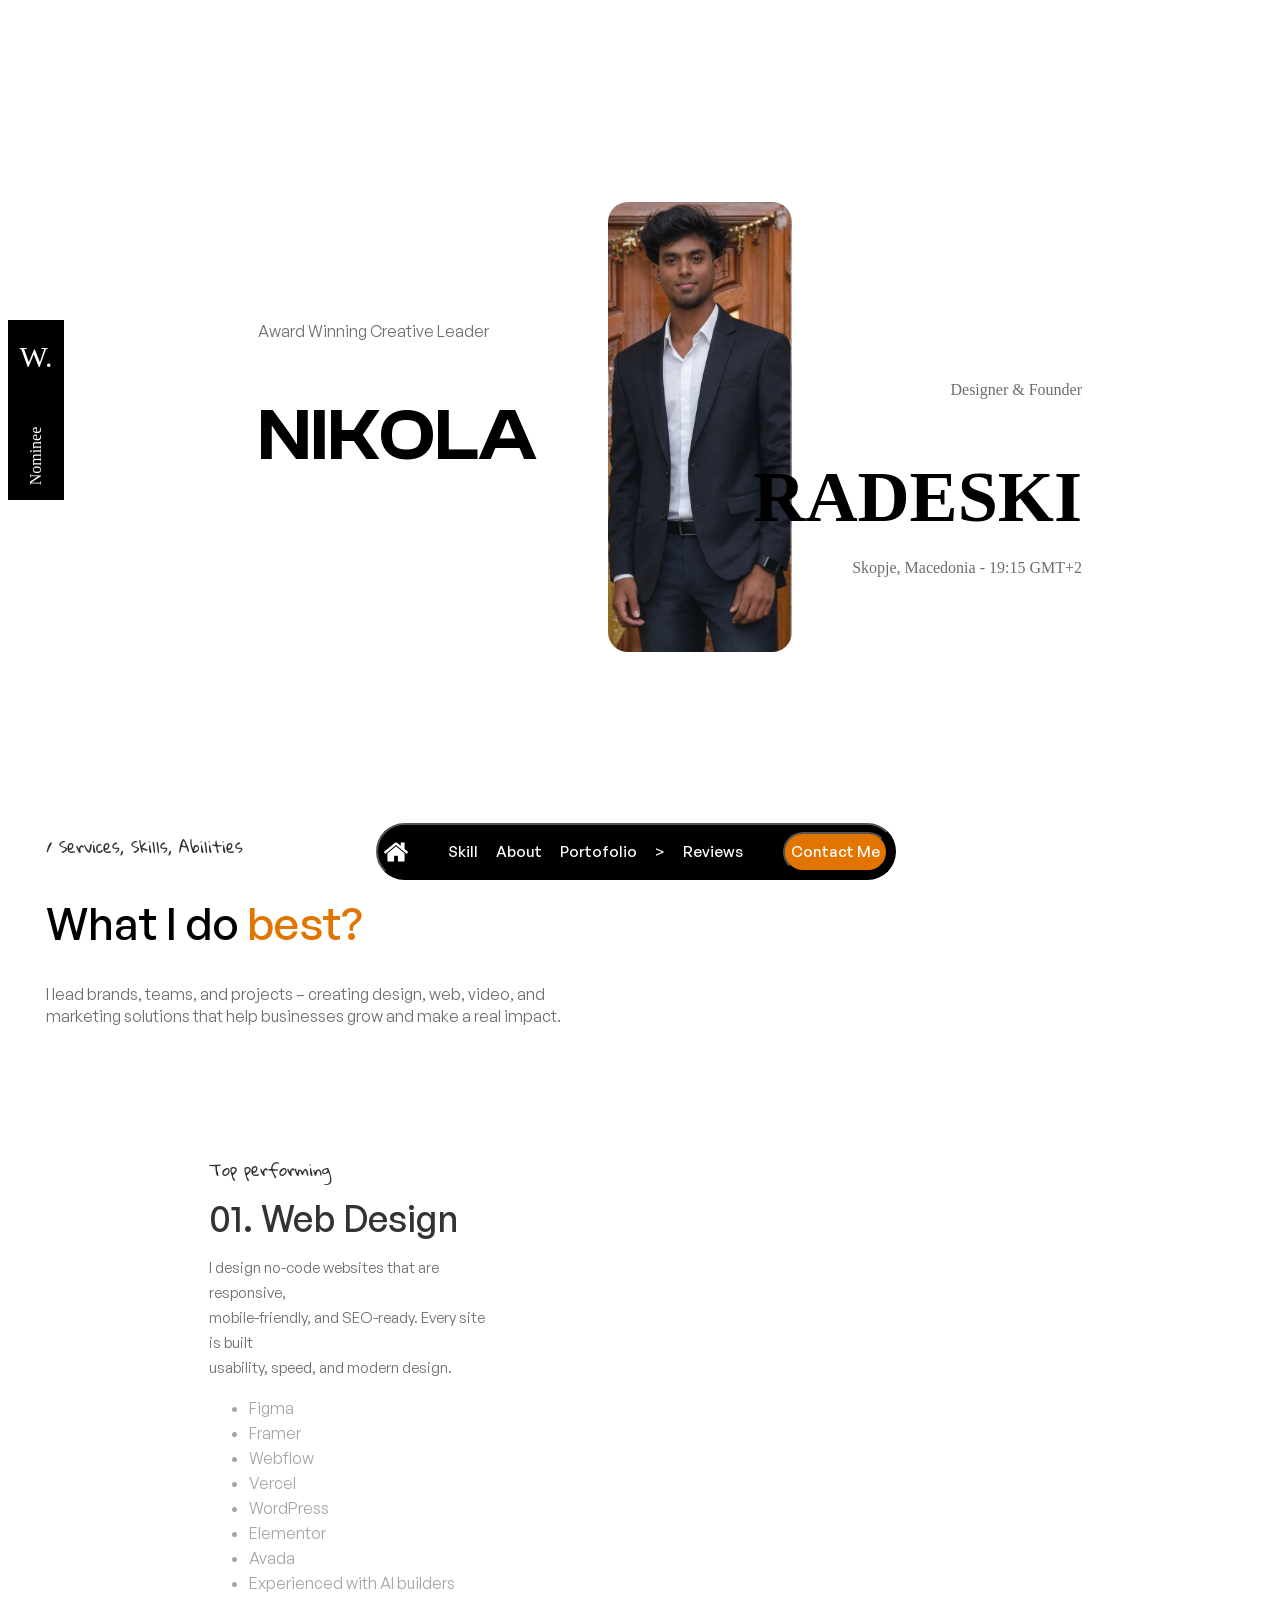
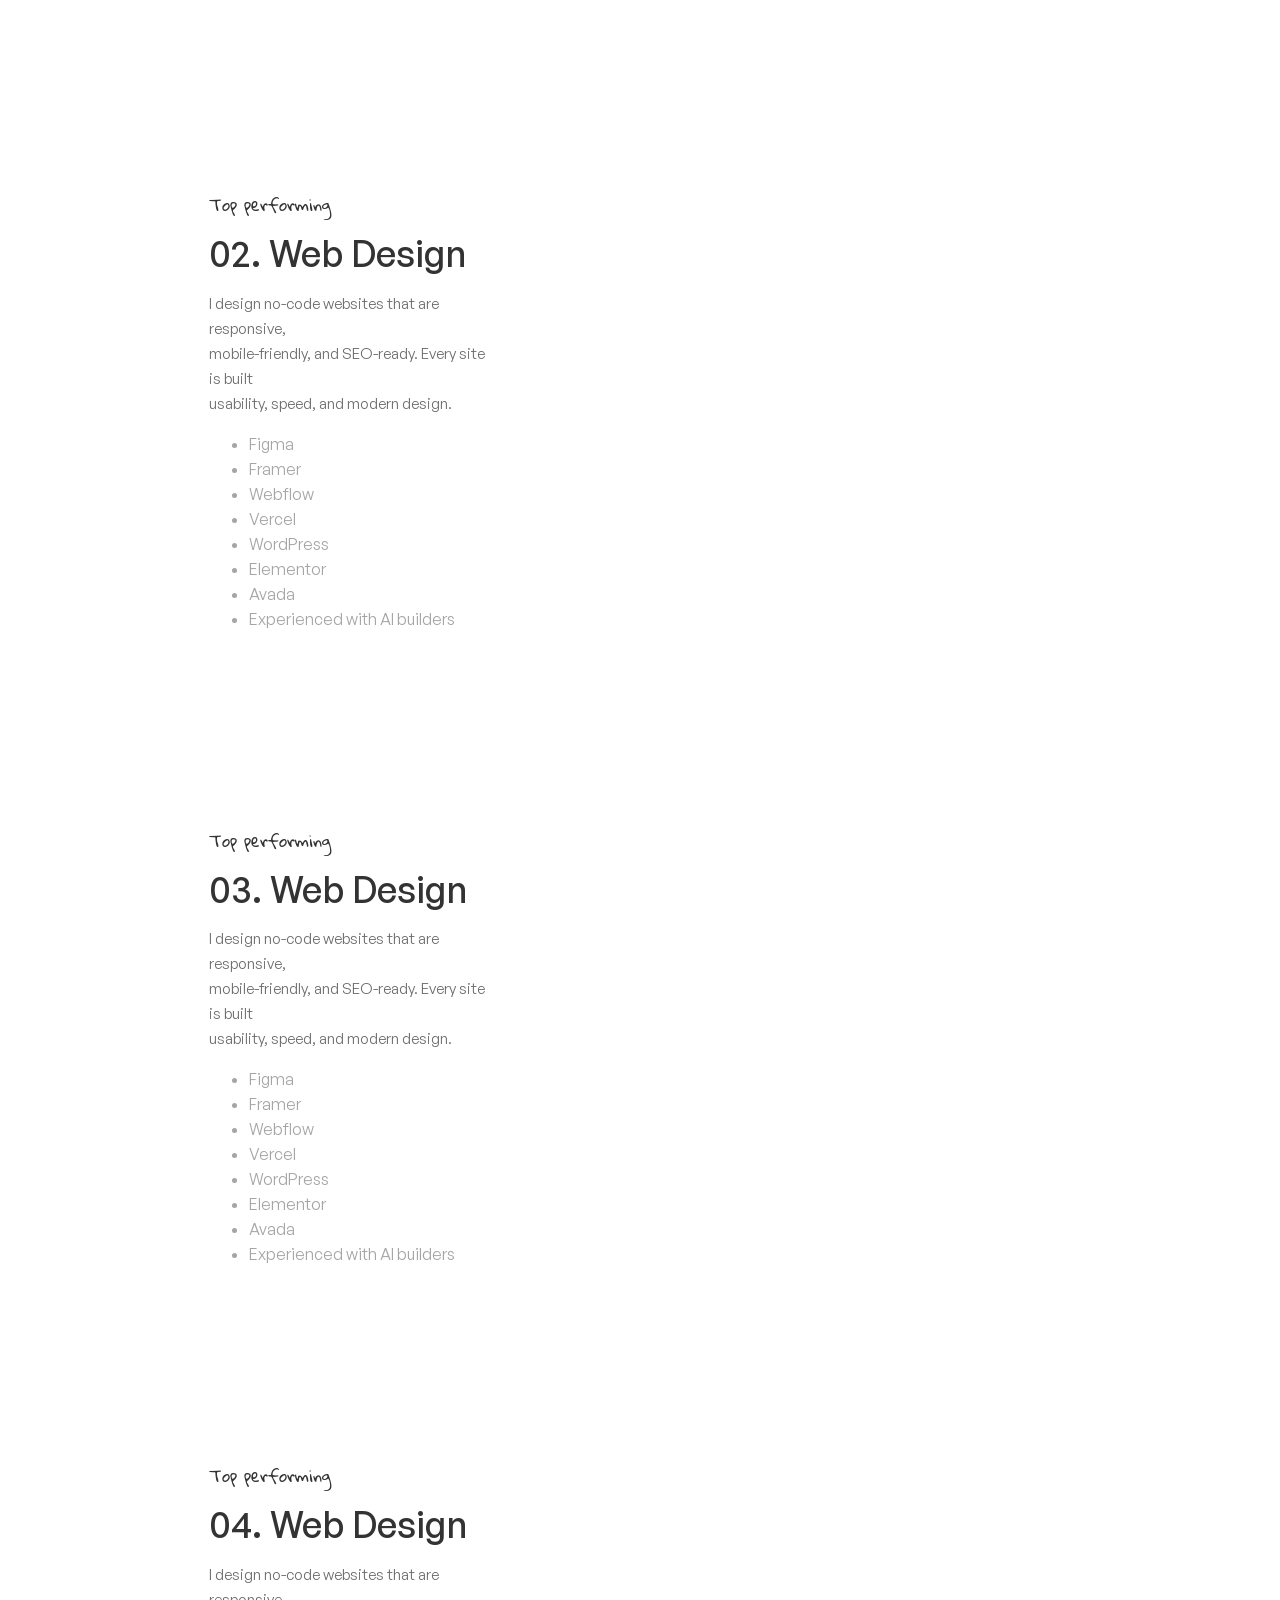
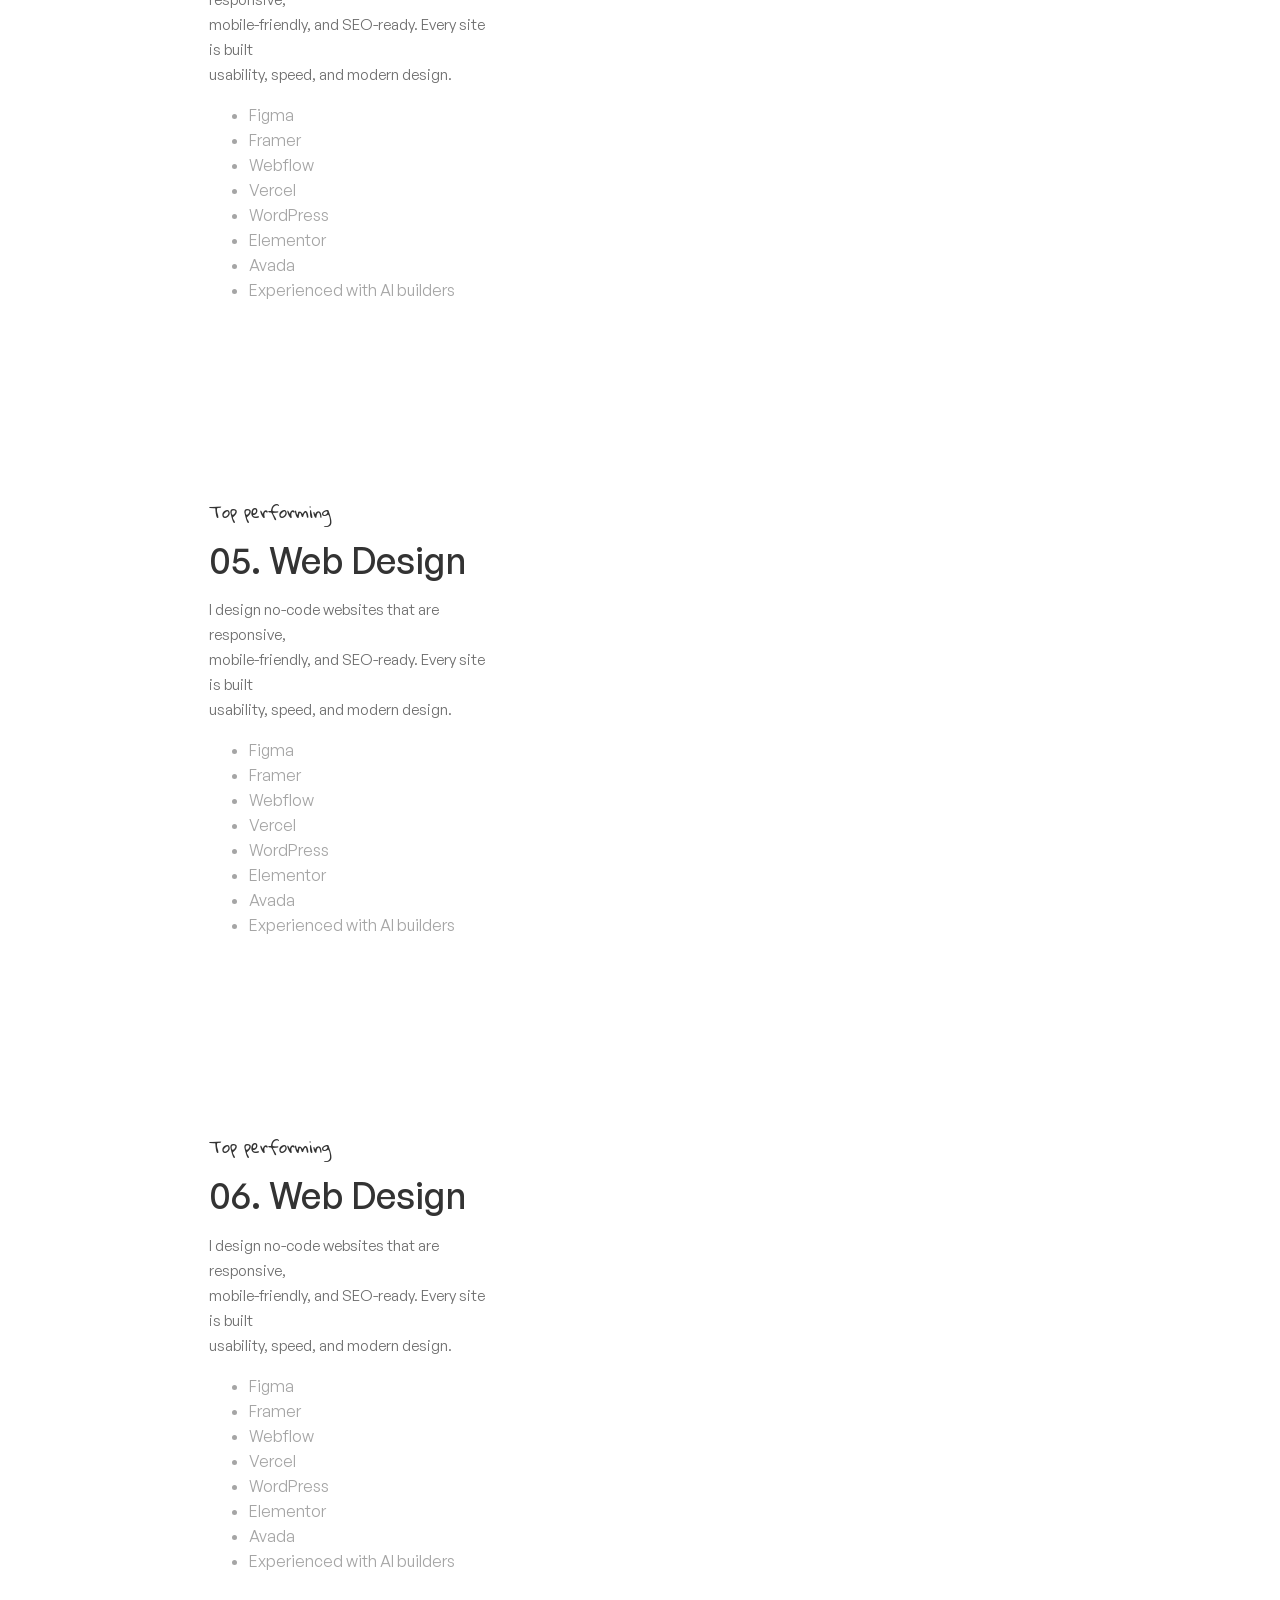
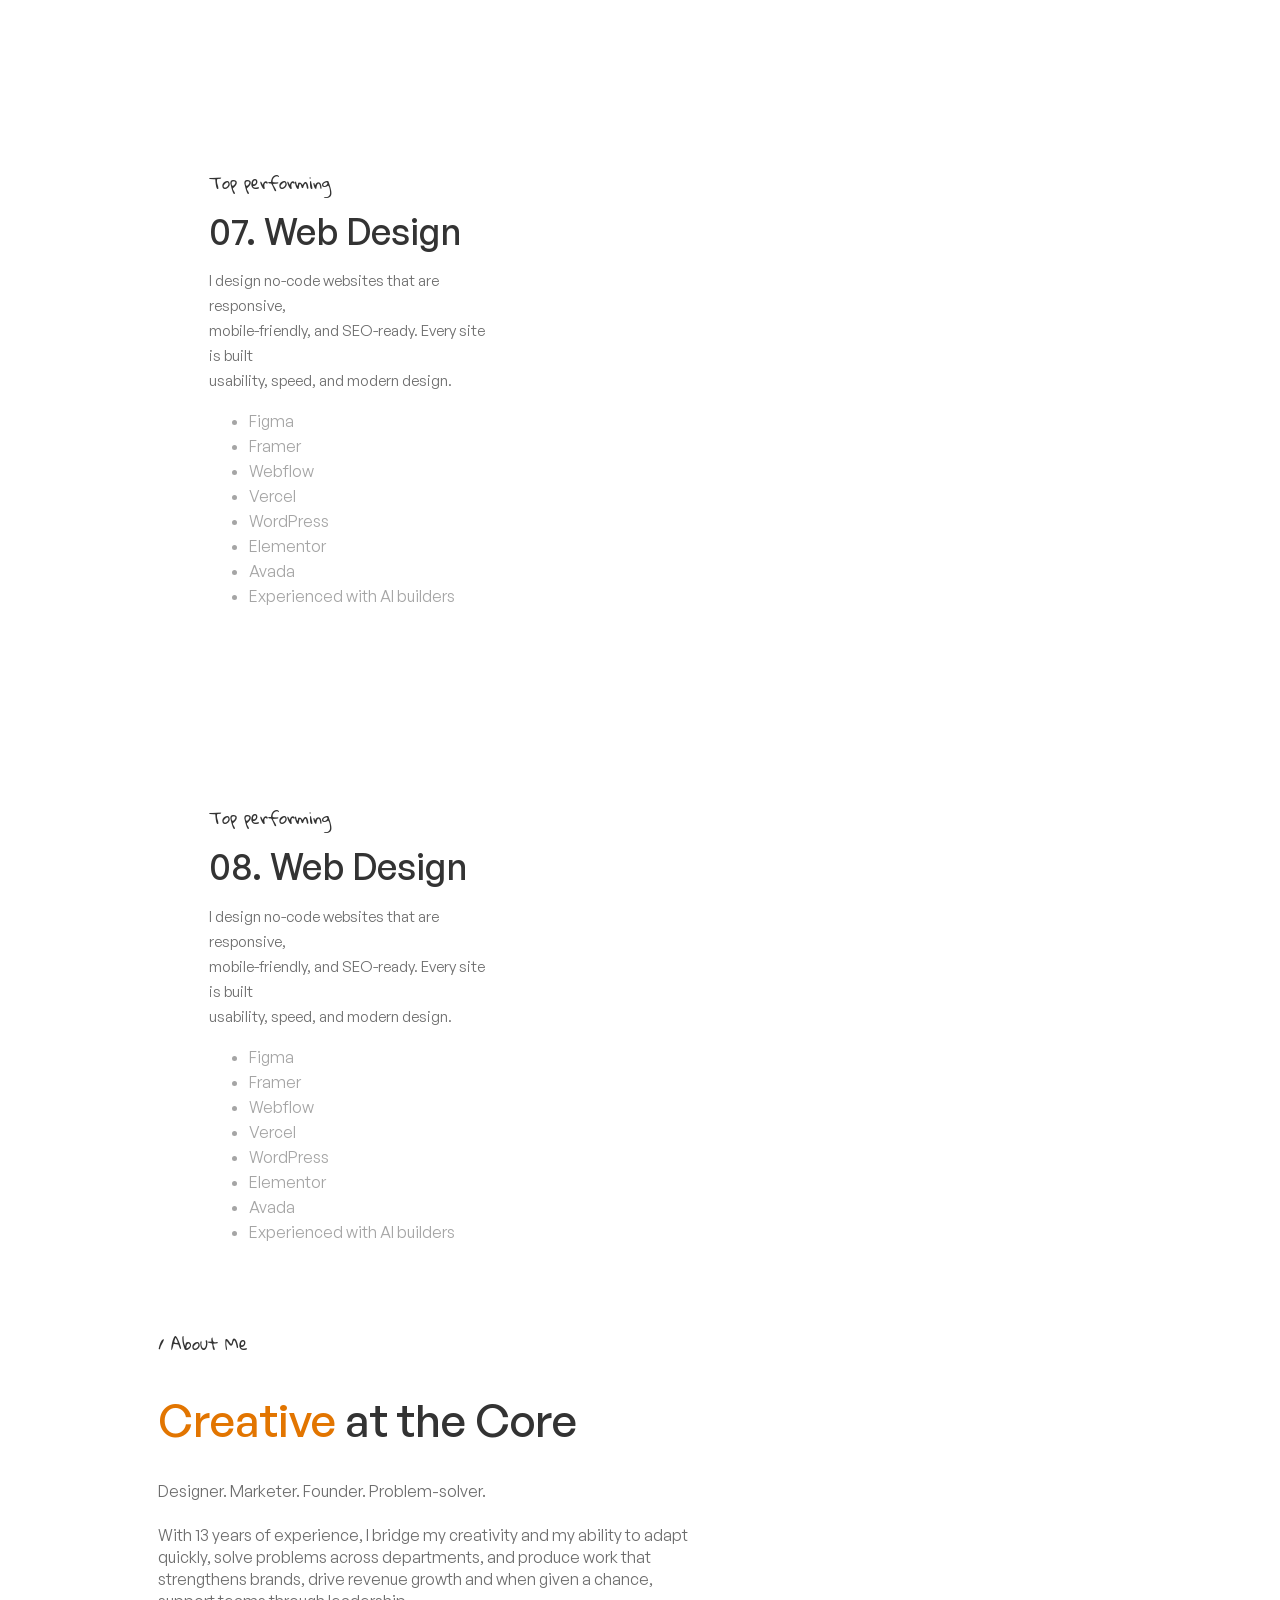
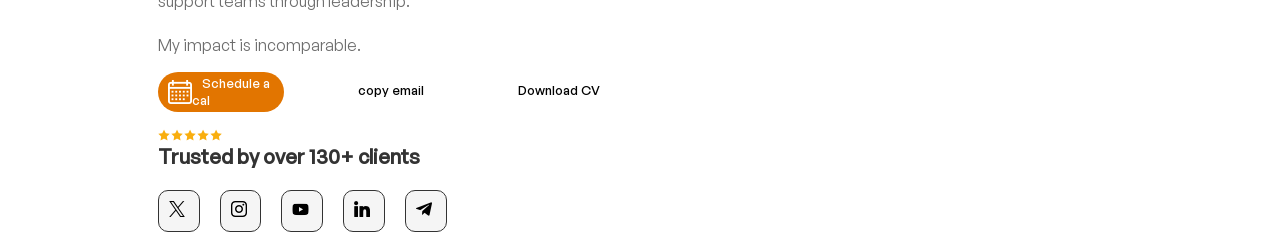
==== commit 84b9f3ba: "day 2" ====
--- a/portofolio.1.html
+++ b/portofolio.1.html
@@ -94,13 +94,28 @@
       font-family: font7;
       src: url(GeneralSans-Medium.ttf);
     }
-
+    .tru {
+      font-family: font7;
+    }
+    .o0 {
+      font-family: font7;
+    }
+    .em {
+      font-family: font7;
+    }
+.o {
+      font-family: font7;
+    }
     .w1 {
       font-family: font7;
     }
 
     .m0 {
       font-family: font7;
+    }
+    .o0:hover{
+      background-color: #333333;
+      color: white;
     }
     .o:hover{background-color: #333333;
    }
@@ -113,7 +128,7 @@
 <body>
   <div>
     <video id="bgVideo" autoplay muted loop>
-      <source src="Untitled design.mp4" type="video/mp4">
+      <source src="WhatsApp Video 2026-03-27 at 12.08.32 PM.mp4" type="video/mp4">
     </video>
     <div class="first">
       <div class="sidebar">
@@ -310,6 +325,19 @@
         </div>
         <div class="o"><img class="i" src="calendar.png">Schedule a cal </div>
         <p class="em"> copy email</p> 
+        <p class="o0">Download CV</p>
+        <img class="str" src="stars.png">
+        <h3 class="tru">Trusted by over 130+ clients</h3>
+        <div class="dic">
+        <div class="div">
+        <img class="png1" src="twitter.png"></div>
+       <div class="div"> <img class="png2" src="instagram.png" alt="image"></div>
+     <div class="div">   <img class="png3" src="youtube.png" height="16.5px" width="16.5px"></div>
+        <div class="div"> <img class="png4" src="linkedin-big-logo.png"></div>
+      <div class="div">  <img class="png5" src="telegram.png"> 
+       </div>
+        
+      
       </div>
 
     </div>
--- a/portofolio.css
+++ b/portofolio.css
@@ -227,7 +227,7 @@
 }
 
 .o {
-  font-size: 15px;
+  font-size: 13px;
   background-color: #E27500;
   color: white;
   border-radius: 50px;
@@ -253,12 +253,34 @@
    height: 20px;
   padding: 10px;
   align-items: center;
-  font-size: 15px;
+  font-size: 13px;
   text-indent: 10px;
   width: 100px ;
   border-radius: 40px;
   border-color: #000000;
   margin-left: 330px;
-  margin-top: -40px;
+  margin-top: -40px;  
   
 }
+.o0{  background-color: #ffffff;
+   height: 20px;
+  padding: 10px;
+  align-items: center;
+  font-size: 13px;
+  text-indent: 10px;
+  width: 100px ;
+  border-radius: 40px;
+  border-color: #000000;
+  margin-left: 490px;
+  margin-top: -53px;
+  }
+  .tru{font-size: 20px;
+  color: #333333;}
+  .str{ margin-left: 150px;
+  margin-top: -20px;}
+  .tru{margin-left: 150px;
+  margin-top: -30px;}
+  .div{ background-color: whitesmoke;
+   border: 0.2px solid  #333333;padding: 9.863px; align-items: center; width: 20px; border-radius: 10px;}
+   .dic{display: flex;gap: 20px; margin-left: 150px;}
+  
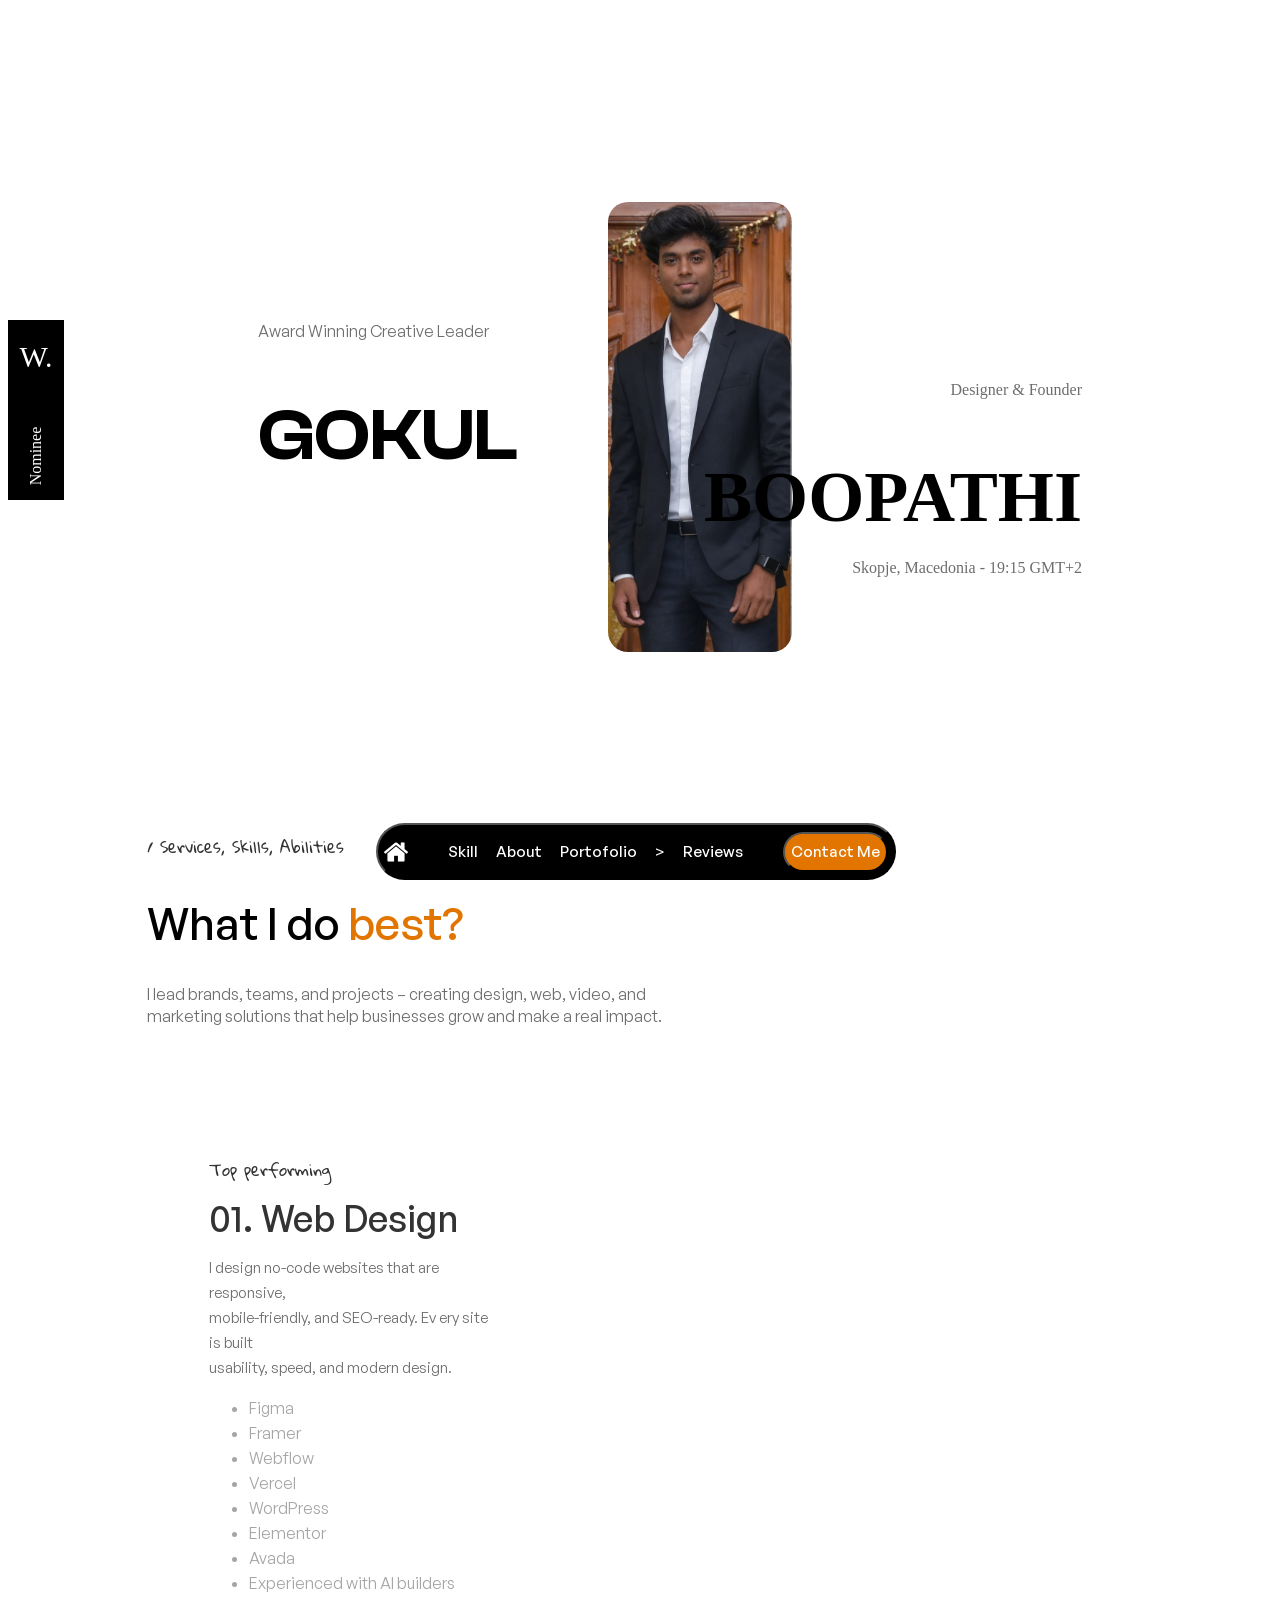
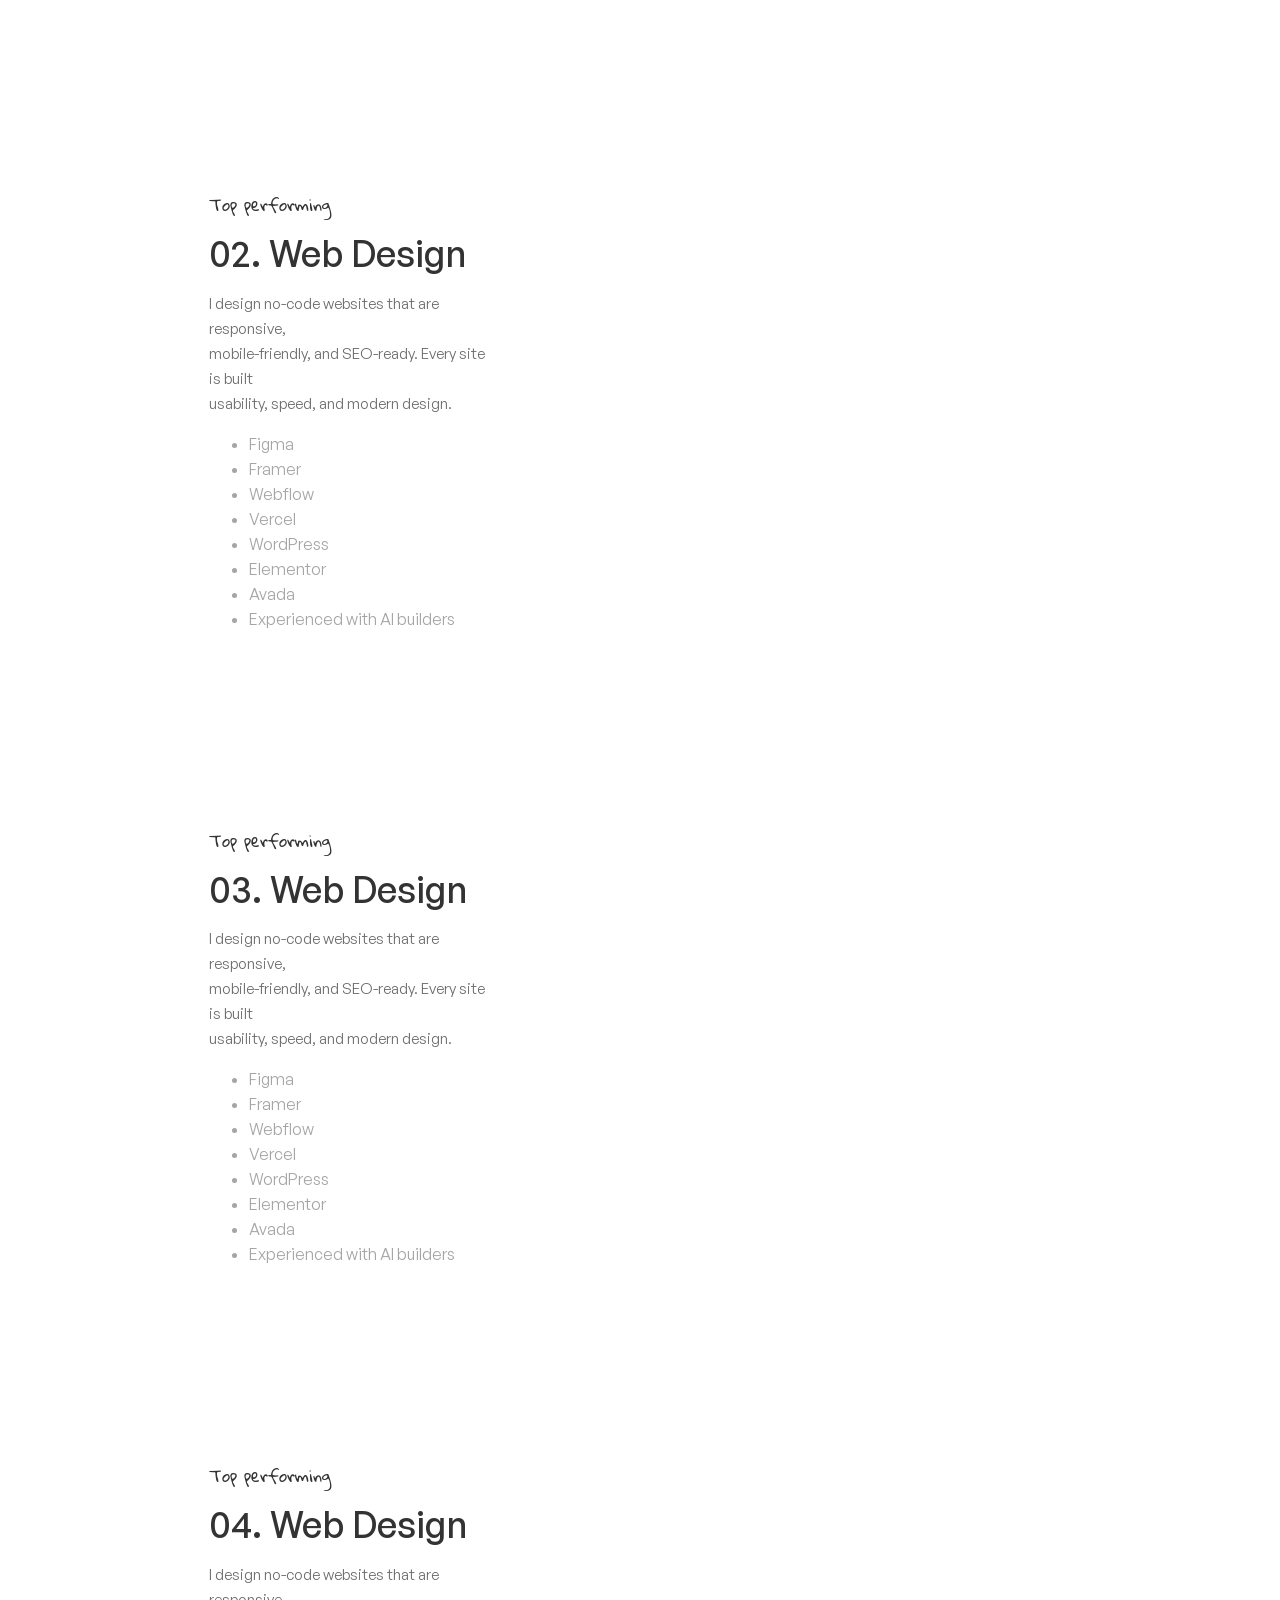
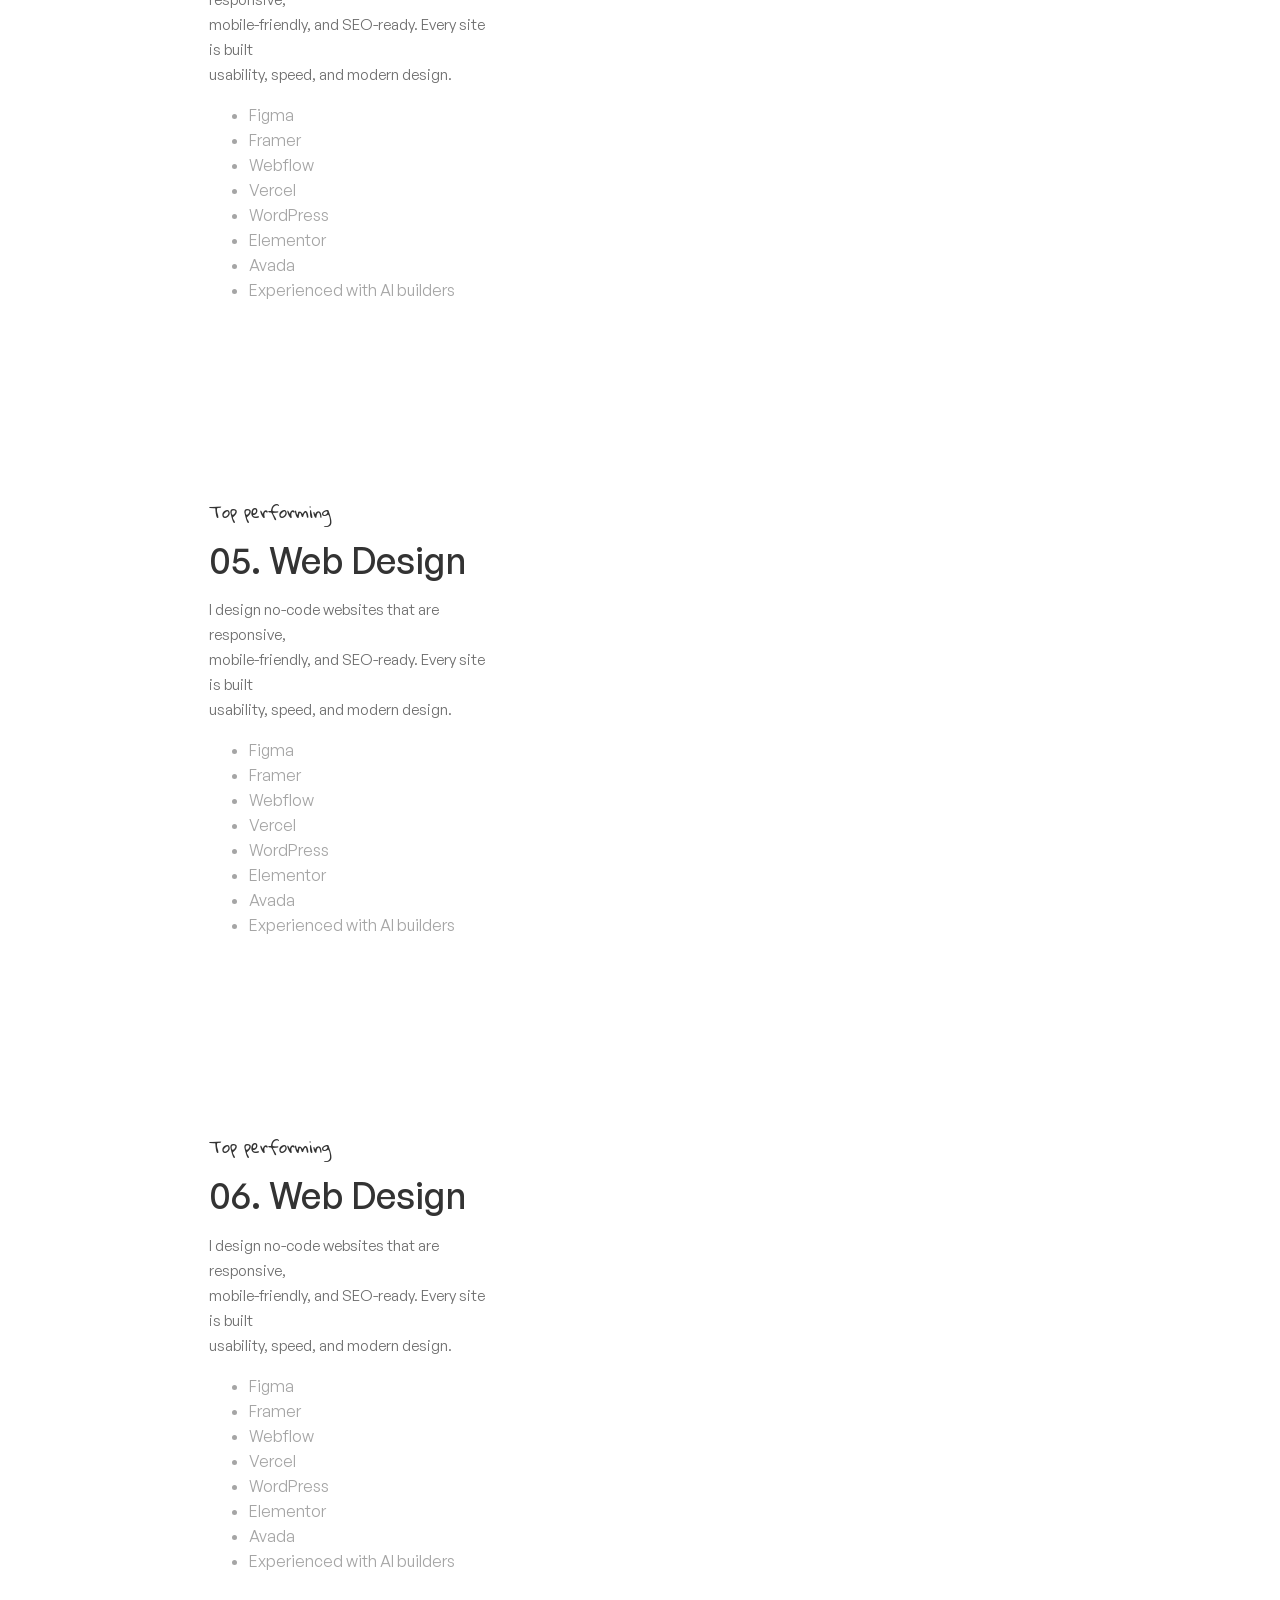
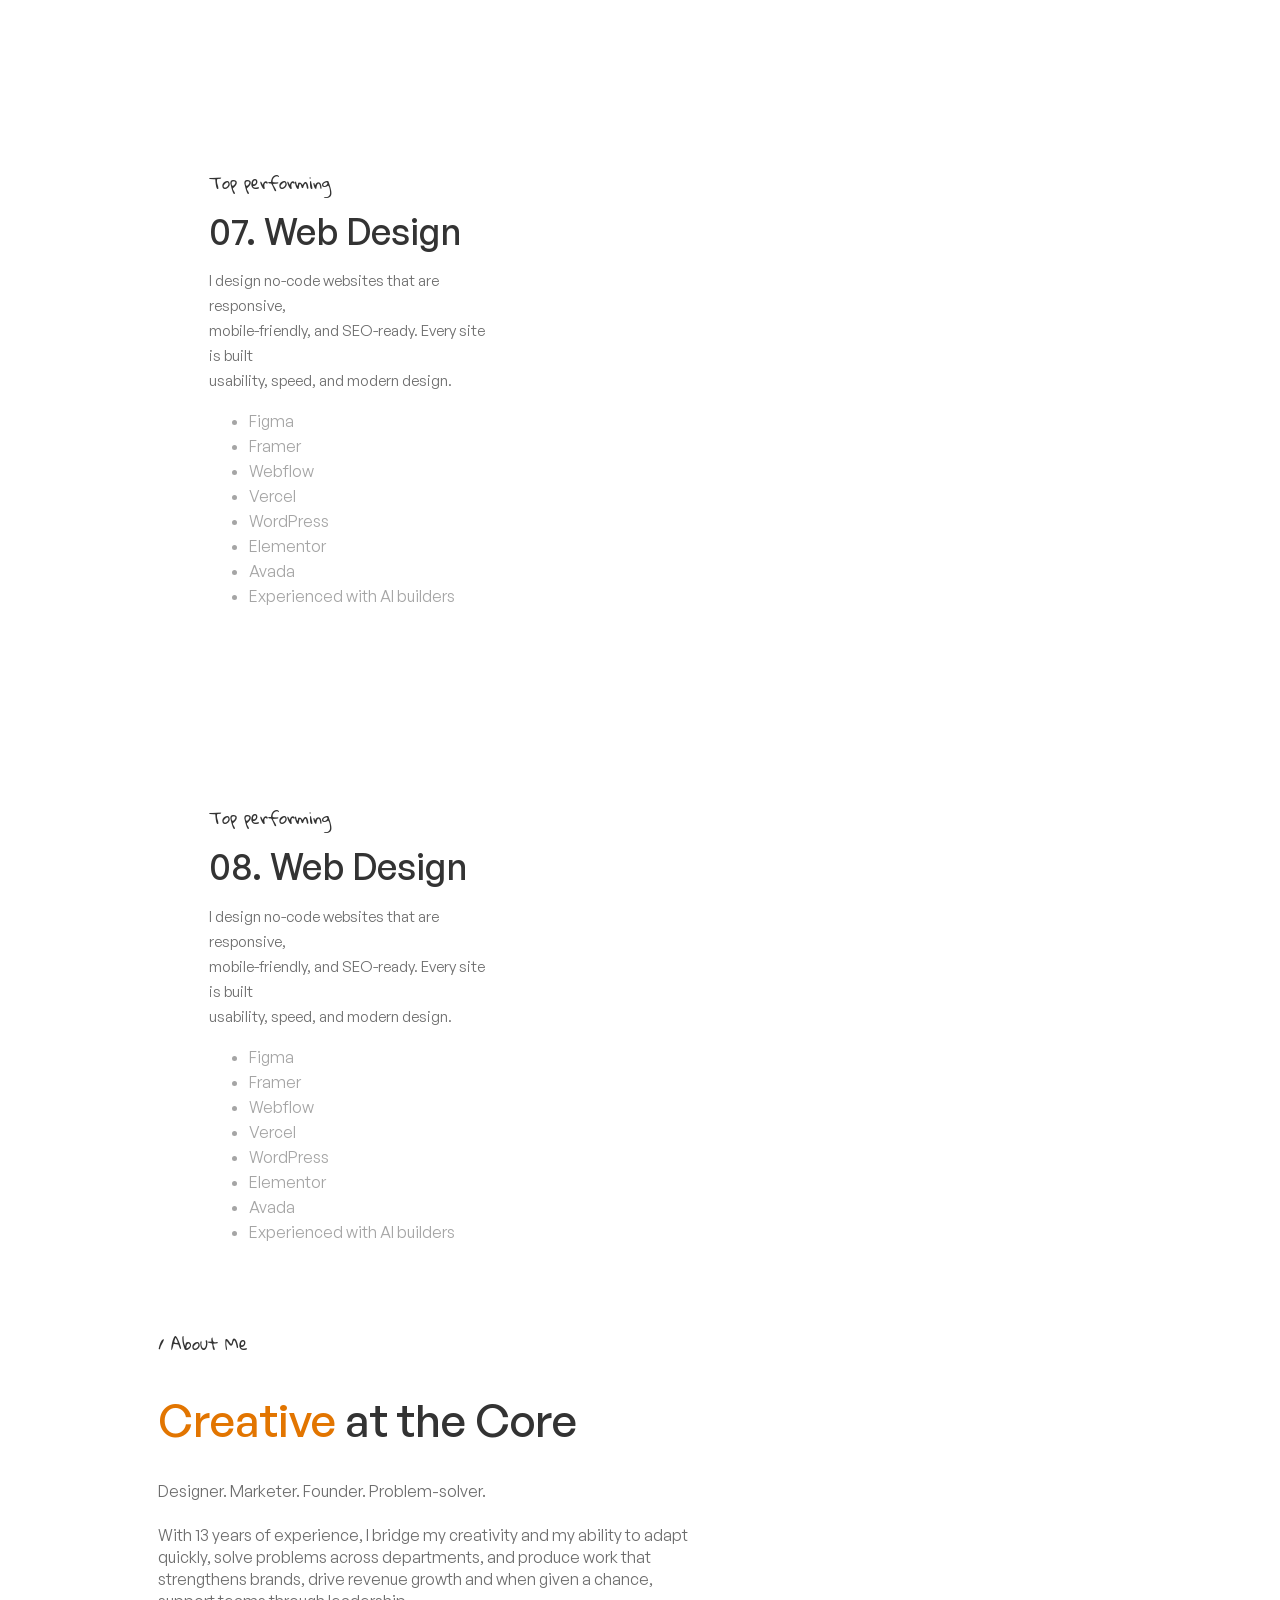
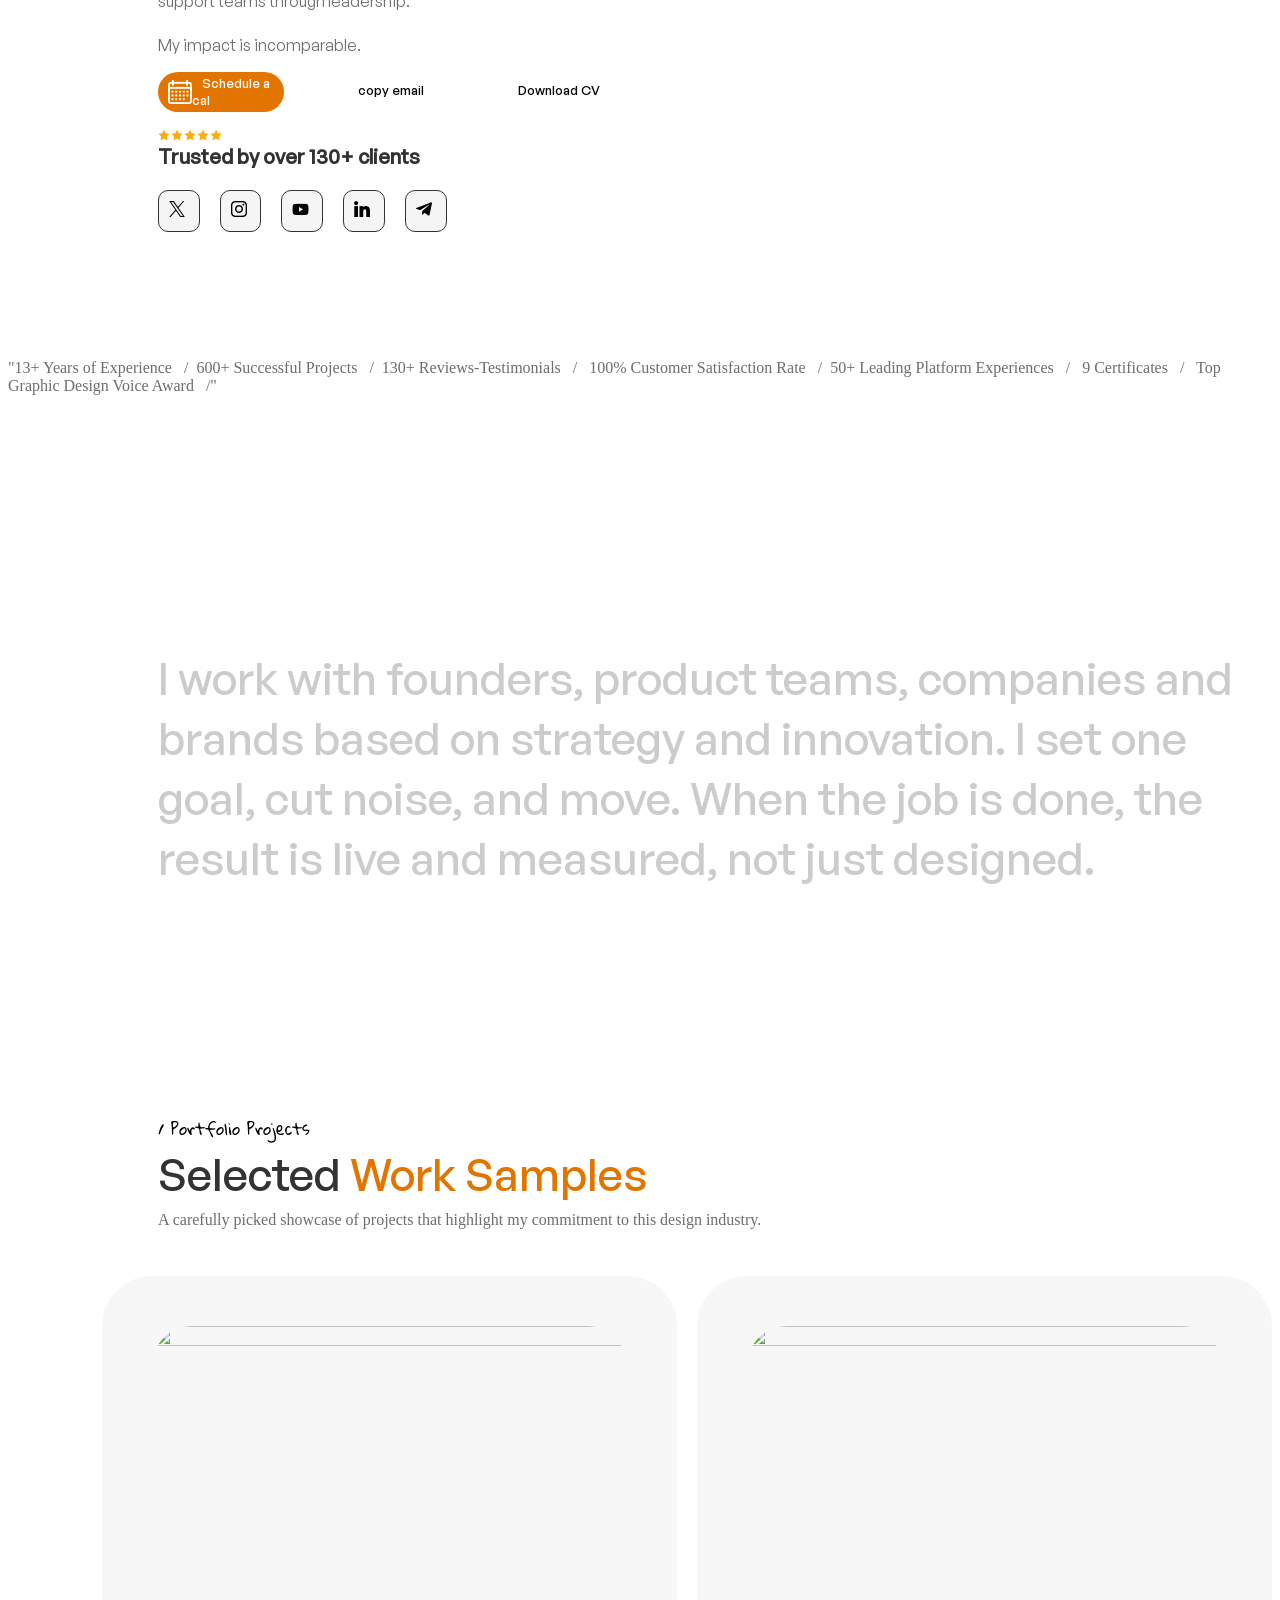
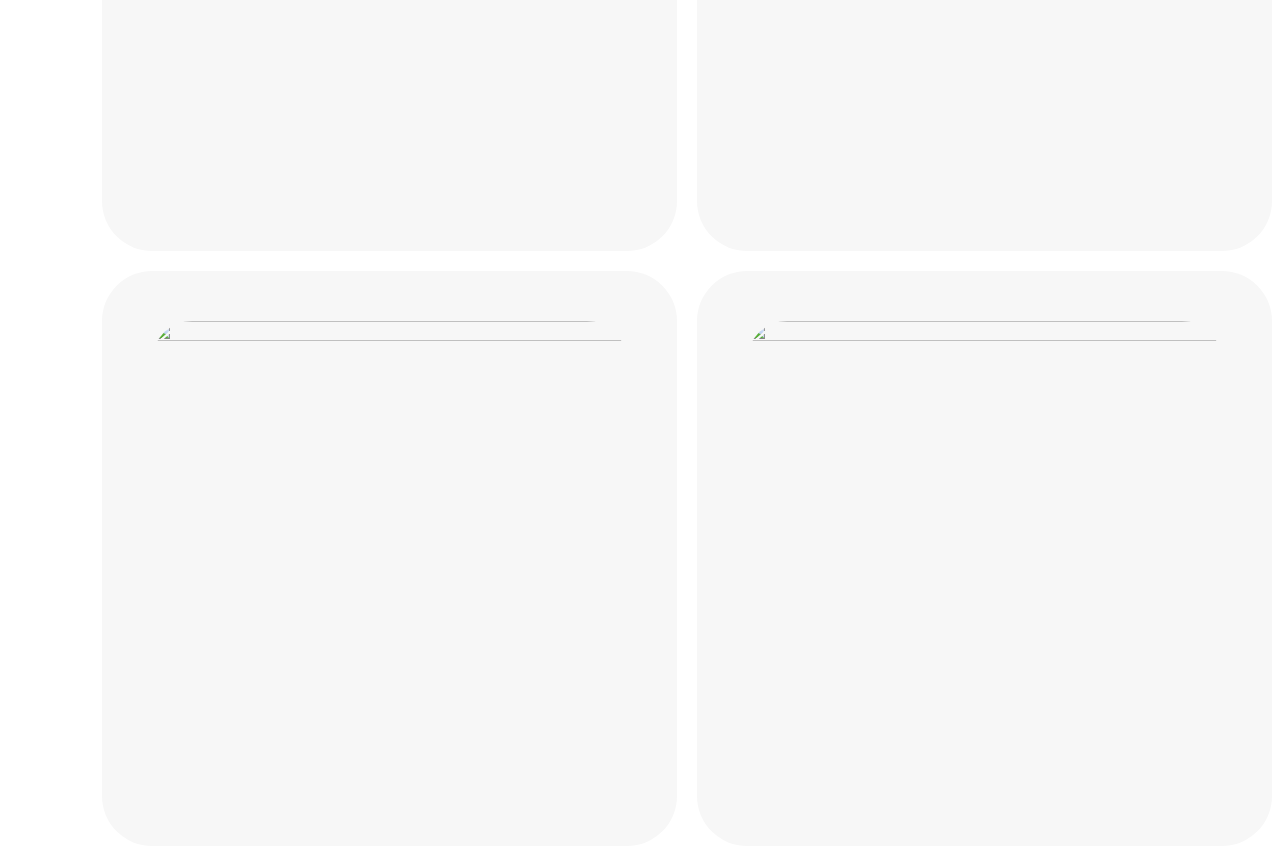
==== commit a7913ae1: "day4" ====
--- a/portofolio.1.html
+++ b/portofolio.1.html
@@ -7,11 +7,26 @@
   <title>Document</title>
   <link rel="stylesheet" href="portofolio.css ">
   <style>
+  
+@media (max-width: 600px) {
+  .grid {
+    grid-template-columns: 1fr;
+  }
+}
+
+@keyframes scroll {
+  from {
+    transform: translateX(0);
+  }
+  to {
+    transform: translateX(-100%);
+  }
+}
     @font-face {
       font-family: fah;
       src: url(GloriaHallelujah-Regular.ttf);
     }
-
+.jet{font-family: fah;}
     .qu {
       font-family: fah;
     }
@@ -72,7 +87,9 @@
       font-family: font4;
       src: url(GeneralSans-Medium.ttf);
     }
-
+#mixe {
+      font-family: font4;
+    }
     .me {
       font-family: font4;
     }
@@ -94,18 +111,24 @@
       font-family: font7;
       src: url(GeneralSans-Medium.ttf);
     }
+    .work{ font-family: font7;}
+
     .tru {
       font-family: font7;
     }
+
     .o0 {
       font-family: font7;
     }
+
     .em {
       font-family: font7;
     }
-.o {
-      font-family: font7;
-    }
+
+    .o {
+      font-family: font7;
+    }
+
     .w1 {
       font-family: font7;
     }
@@ -113,15 +136,30 @@
     .m0 {
       font-family: font7;
     }
-    .o0:hover{
+
+    .o0:hover {
       background-color: #333333;
       color: white;
     }
-    .o:hover{background-color: #333333;
-   }
-    .w1:hover{background-color: #333333;
-   transition: 0.3s cubic-bezier(0.4, 0, 0.2, 1); ;left: -100px;right: auto;}
-   .em:hover{background-color: #333333; color: white;}
+
+    .o:hover {
+      background-color: #333333;
+     
+    }
+
+    .w1:hover {
+      background-color: #333333;
+      transition: 0.3s cubic-bezier(0.4, 0, 0.2, 1);
+      ;
+      left: -100px;
+      right: auto;
+    }
+ 
+
+    .em:hover {
+      background-color: #333333;
+      color: white;
+    }
   </style>
 </head>
 
@@ -133,13 +171,13 @@
     <div class="first">
       <div class="sidebar">
         <div class="logo">W.</div>
-        <div class="text">Nominee</div>
+        <div class="text1">Nominee</div>
       </div>
       <div class="font">
         <p class="mar">Award Winning Creative Leader</p>
-        <p class="ni">NIKOLA</p>
+        <p class="ni">GOKUL</p>
         <img class="img" src="a1.jpeg" height="500vh" alt="mine">
-        <p class="mre">RADESKI</p>
+        <p class="mre">BOOPATHI</p>
         <p class="de">Designer & Founder</p>
         <p class="ll">Skopje, Macedonia - 19:15 GMT+2</p>
 
@@ -164,24 +202,24 @@
         </div>
 
         <!-- <div class="pages"> -->
-          <div class="m">
-            <p class="qu">Top performing</p>
-            <h1 class="d">01. Web Design</h1>
-            <p class="cl">I design no-code websites that are responsive,<br> mobile-friendly, and SEO-ready. Every site
-              is built <br> usability, speed, and modern design.</p>
-            <p>
-            <ul class="f">
-              <li>Figma</li>
-              <li>Framer</li>
-              <li>Webflow</li>
-              <li>Vercel</li>
-              <li>WordPress</li>
-              <li>Elementor</li>
-              <li>Avada</li>
-              <li>Experienced with AI builders</li>
-            </ul>
-            </p>
-          </div>
+        <div class="m">
+          <p class="qu">Top performing</p>
+          <h1 class="d">01. Web Design</h1>
+          <p class="cl">I design no-code websites that are responsive,<br> mobile-friendly, and SEO-ready. Ev ery site
+            is built <br> usability, speed, and modern design.</p>
+          <p>
+          <ul class="f">
+            <li>Figma</li>
+            <li>Framer</li>
+            <li>Webflow</li>
+            <li>Vercel</li>
+            <li>WordPress</li>
+            <li>Elementor</li>
+            <li>Avada</li>
+            <li>Experienced with AI builders</li>
+          </ul>
+          </p>
+        </div>
 
         <!-- </div> -->
         <div class="m">
@@ -324,26 +362,93 @@
 
         </div>
         <div class="o"><img class="i" src="calendar.png">Schedule a cal </div>
-        <p class="em"> copy email</p> 
+        <p class="em"> copy email</p>
         <p class="o0">Download CV</p>
         <img class="str" src="stars.png">
         <h3 class="tru">Trusted by over 130+ clients</h3>
         <div class="dic">
-        <div class="div">
-        <img class="png1" src="twitter.png"></div>
-       <div class="div"> <img class="png2" src="instagram.png" alt="image"></div>
-     <div class="div">   <img class="png3" src="youtube.png" height="16.5px" width="16.5px"></div>
-        <div class="div"> <img class="png4" src="linkedin-big-logo.png"></div>
-      <div class="div">  <img class="png5" src="telegram.png"> 
-       </div>
-        
-      
+          <div class="div">
+            <img class="png1" src="twitter.png">
+          </div>
+          <div class="div"> <img class="png2" src="instagram.png" alt="image"></div>
+          <div class="div"> <img class="png3" src="youtube.png" height="16.5px" width="16.5px"></div>
+          <div class="div"> <img class="png4" src="linkedin-big-logo.png"></div>
+          <div class="div"> <img class="png5" src="telegram.png">
+          </div>
+
+     
+        </div>
+        <div class="container">
+
+   <div class="text">"13+ Years of Experience&nbsp; &nbsp;/&nbsp; 600+ Successful Projects&nbsp; &nbsp;/&nbsp; 130+ Reviews-Testimonials&nbsp; &nbsp;/&nbsp; &nbsp;100% Customer Satisfaction Rate&nbsp; &nbsp;/&nbsp; 50+ Leading Platform Experiences&nbsp; &nbsp;/&nbsp; &nbsp;9 Certificates&nbsp; &nbsp;/&nbsp; &nbsp;Top Graphic Design Voice Award&nbsp; &nbsp;/"</p>  </div>
+</div>
       </div>
+ <p id="mixe"></p> 
+ <div class="jwc">
+  <p class="jet">/ Portfolio Projects</p>
+  <p class="work">Selected<span style="color: #E27500;"> Work Samples</span></p>
+  <p class="care">A carefully picked showcase of projects that highlight my commitment to this design industry.</p>
+  <div class="grid"><div class="e43">
+  <img  class="n1" src="https://nikolaradeski.com/wp-content/uploads/2025/09/AOJ-Web1-min-600x450.png" height="400px" width="400px" /></div>
+  <div class="e43">
+  <img class="n1" src="https://nikolaradeski.com/wp-content/uploads/2025/09/Screenshot_77.png"height="400px" width="400px" /></div>
+  <div class="e43">
+  <img class="n1" src="https://nikolaradeski.com/wp-content/uploads/2025/09/Screenshot_26-600x339.png"height="400px" width="400px" /></div>
+  <div class="e43">
+  <img class="n1" src="https://nikolaradeski.com/wp-content/uploads/2025/09/Frame-198407883722-min-1-600x350.png"height="400px" width="400px" /></div>
+</div>
+
+ </div>
+   
+
 
     </div>
-
-
-  </div>
+  <script>
+const sentence = `I work with founders, product teams, companies and brands based on strategy and innovation. 
+I set one goal, cut noise, and move. 
+When the job is done, the result is live and measured, not just designed.`;
+
+const words = sentence.split(" ");
+const container = document.getElementById("mixe");
+
+let current = 0;
+const step = 3; 
+
+
+words.forEach(word => {
+  const span = document.createElement("span");
+  span.textContent = word + " ";
+  span.classList.add("word");
+  container.appendChild(span);
+});
+
+const spans = document.querySelectorAll(".word");
+
+
+function update() {
+  spans.forEach((span, index) => {
+    if (index < current) {
+      span.classList.add("active");
+    } else {
+      span.classList.remove("active");
+    }
+  });
+}
+
+
+document.addEventListener("keydown", (e) => {
+  if (e.key === "ArrowDown") {
+    current = Math.min(current + step, spans.length);
+    update();
+  }
+
+  if (e.key === "ArrowUp") {
+    current = Math.max(current - step, 0);
+    update();
+  }
+});
+</script>
+
 </body>
 
 </html>
--- a/portofolio.css
+++ b/portofolio.css
@@ -35,7 +35,7 @@
 }
 
 
-.text {
+.text1 {
   transform: rotate(270deg);
   margin-bottom: 35px;
   font-size: 16px;
@@ -133,7 +133,7 @@
 
 .page2 {
   margin-top: 20%;
-  margin-left: 3%;
+  margin-left: 11%;
 }
 
 
@@ -240,47 +240,122 @@
 
 .o {
   background-color: #E27500;
-  margin-left: 150px;
+  margin-left: 150px; 
+  transition: 0.3s;
+ 
 }
 
 .i {
   margin-left: 10px;
 }
 
-.em{
-  
-  background-color: #ffffff;
-   height: 20px;
+.em {
+
+  background-color: #ffffff;
+  height: 20px;
   padding: 10px;
   align-items: center;
   font-size: 13px;
   text-indent: 10px;
-  width: 100px ;
+  width: 100px;
   border-radius: 40px;
   border-color: #000000;
   margin-left: 330px;
-  margin-top: -40px;  
-  
-}
-.o0{  background-color: #ffffff;
-   height: 20px;
+  margin-top: -40px;
+
+}
+
+.o0 {
+  background-color: #ffffff;
+  height: 20px;
   padding: 10px;
   align-items: center;
   font-size: 13px;
   text-indent: 10px;
-  width: 100px ;
+  width: 100px;
   border-radius: 40px;
   border-color: #000000;
   margin-left: 490px;
   margin-top: -53px;
-  }
-  .tru{font-size: 20px;
-  color: #333333;}
-  .str{ margin-left: 150px;
-  margin-top: -20px;}
-  .tru{margin-left: 150px;
-  margin-top: -30px;}
-  .div{ background-color: whitesmoke;
-   border: 0.2px solid  #333333;padding: 9.863px; align-items: center; width: 20px; border-radius: 10px;}
-   .dic{display: flex;gap: 20px; margin-left: 150px;}
-  
+}
+
+.tru {
+  font-size: 20px;
+  color: #333333;
+}
+
+.str {
+  margin-left: 150px;
+  margin-top: -20px;
+}
+
+.tru {
+  margin-left: 150px;
+  margin-top: -30px;
+}
+
+.div {
+  background-color: whitesmoke;
+  border: 0.2px solid #333333;
+  padding: 9.863px;
+  align-items: center;
+  width: 20px;
+  border-radius: 10px;
+}
+
+.dic {
+  display: flex;
+  gap: 20px;
+  margin-left: 150px;
+}
+.text {
+ 
+  animation: scroll 50000ms linear infinite;
+  color: #6d6d6d;margin-top: 10%;
+}
+
+#mixe{color: black; font-size: 44.8PX ;font-weight: 400;margin-left: 150px;
+margin-top: 20%;}
+
+.word {
+  opacity: 0.2;
+  transition: 0.3s;
+}
+
+
+
+.active {
+  opacity: 1;
+  color: black;
+  font-weight: 500;
+}
+.work{font-size: 44.8px;
+color: #333333;}
+.care{font-size: 16px;
+color: #6D6D6D;}
+.jwc{
+  line-height: 1px;
+  margin-left: 150px;
+  margin-top: 19%;
+}
+.e43 {
+  background-color: #f7f7f7;
+  padding: 50px;
+  border-radius: 50px;
+  width: 100%;
+  box-sizing: border-box;
+}
+
+.n1 {
+  border-radius: 40px;
+  width: 100%; 
+  height: auto;
+}
+
+.grid {
+  display: grid;
+  grid-template-columns: repeat(2, 1fr);
+  gap: 20px;
+  margin-left: -5%; 
+  margin-top: 5%;
+}
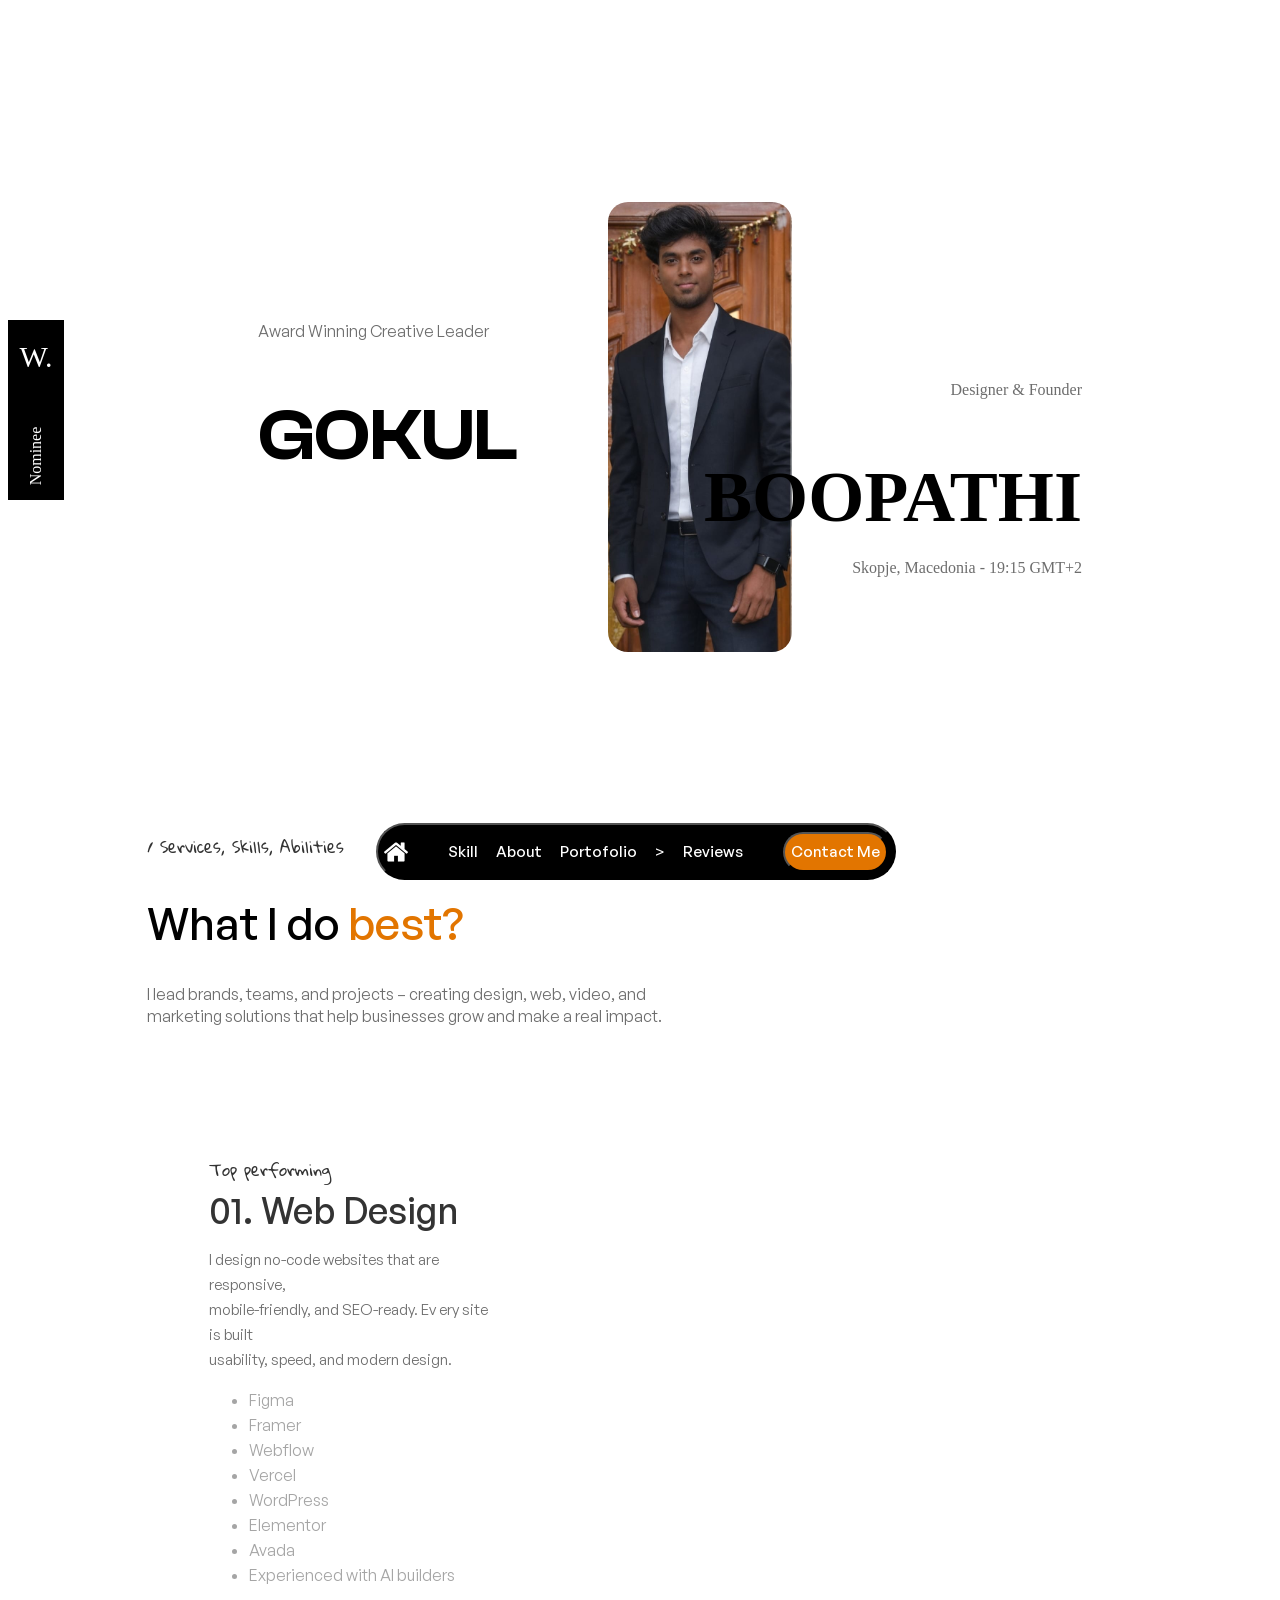
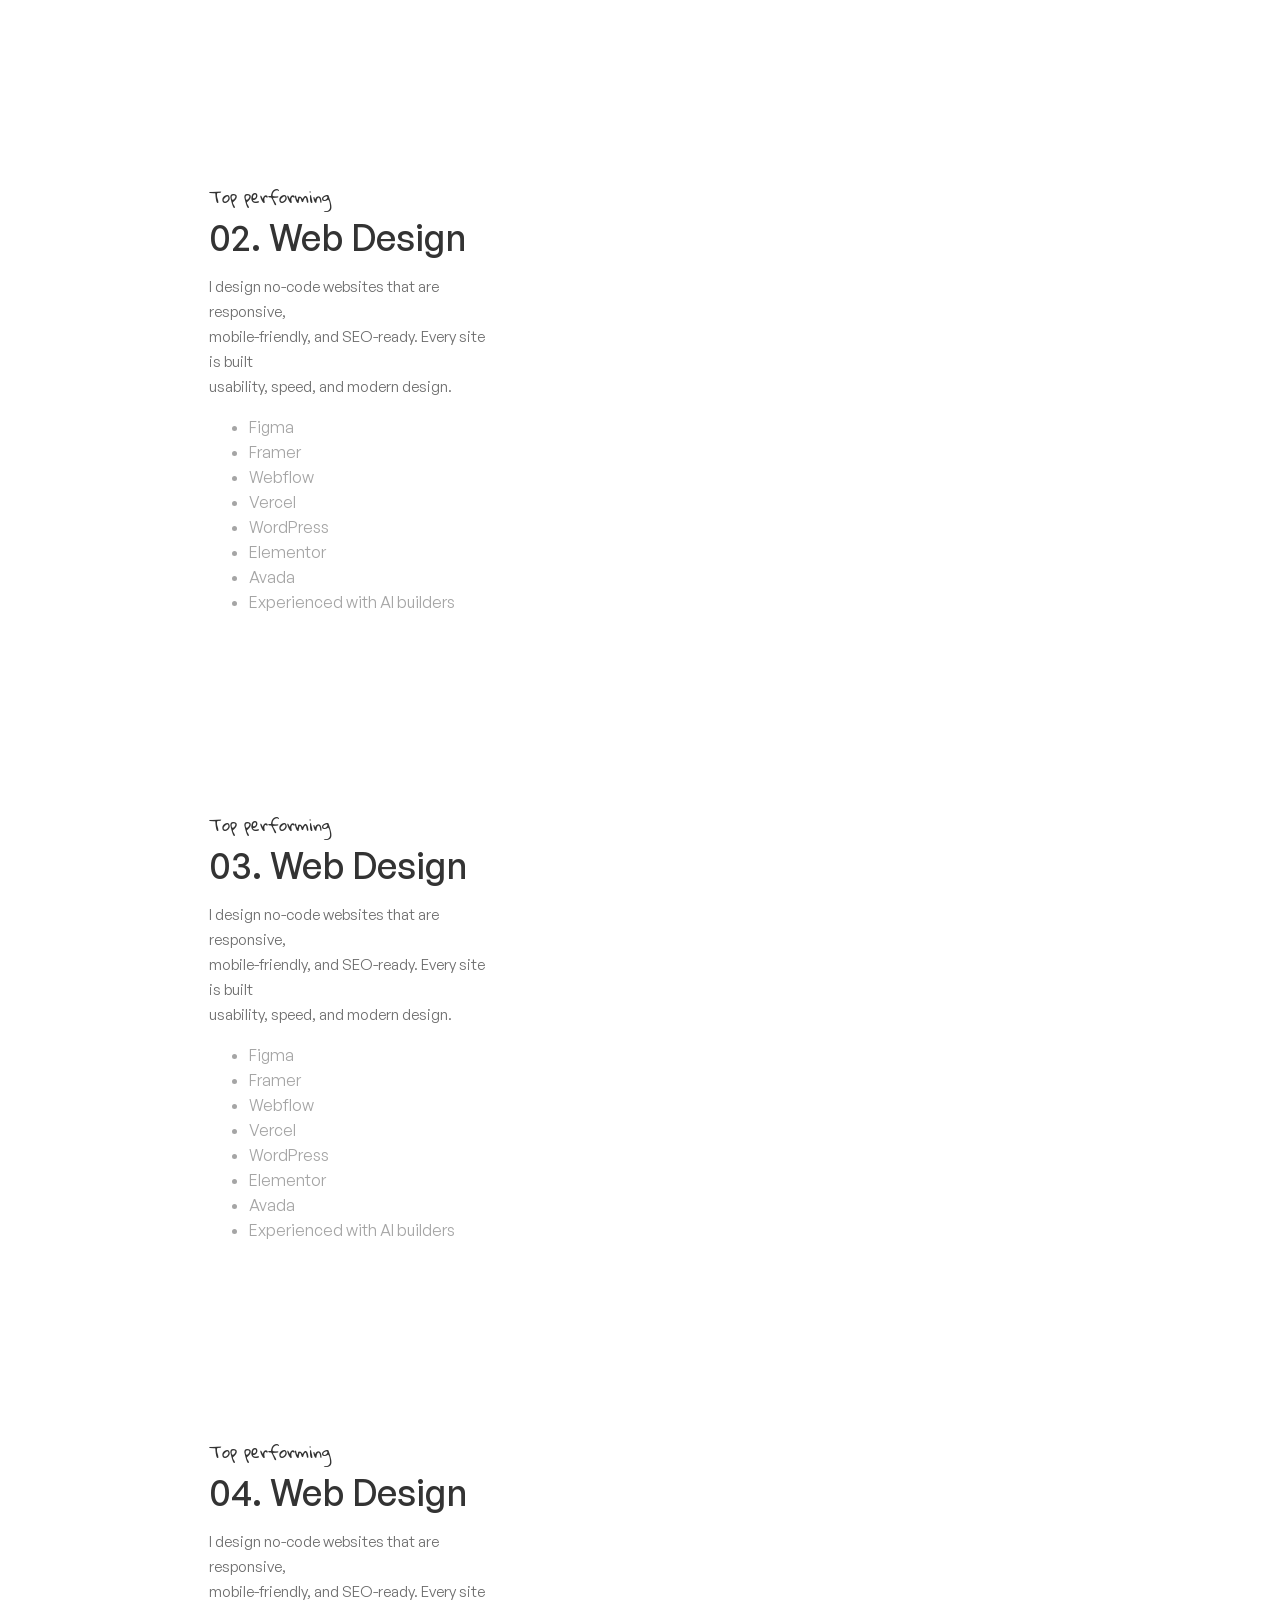
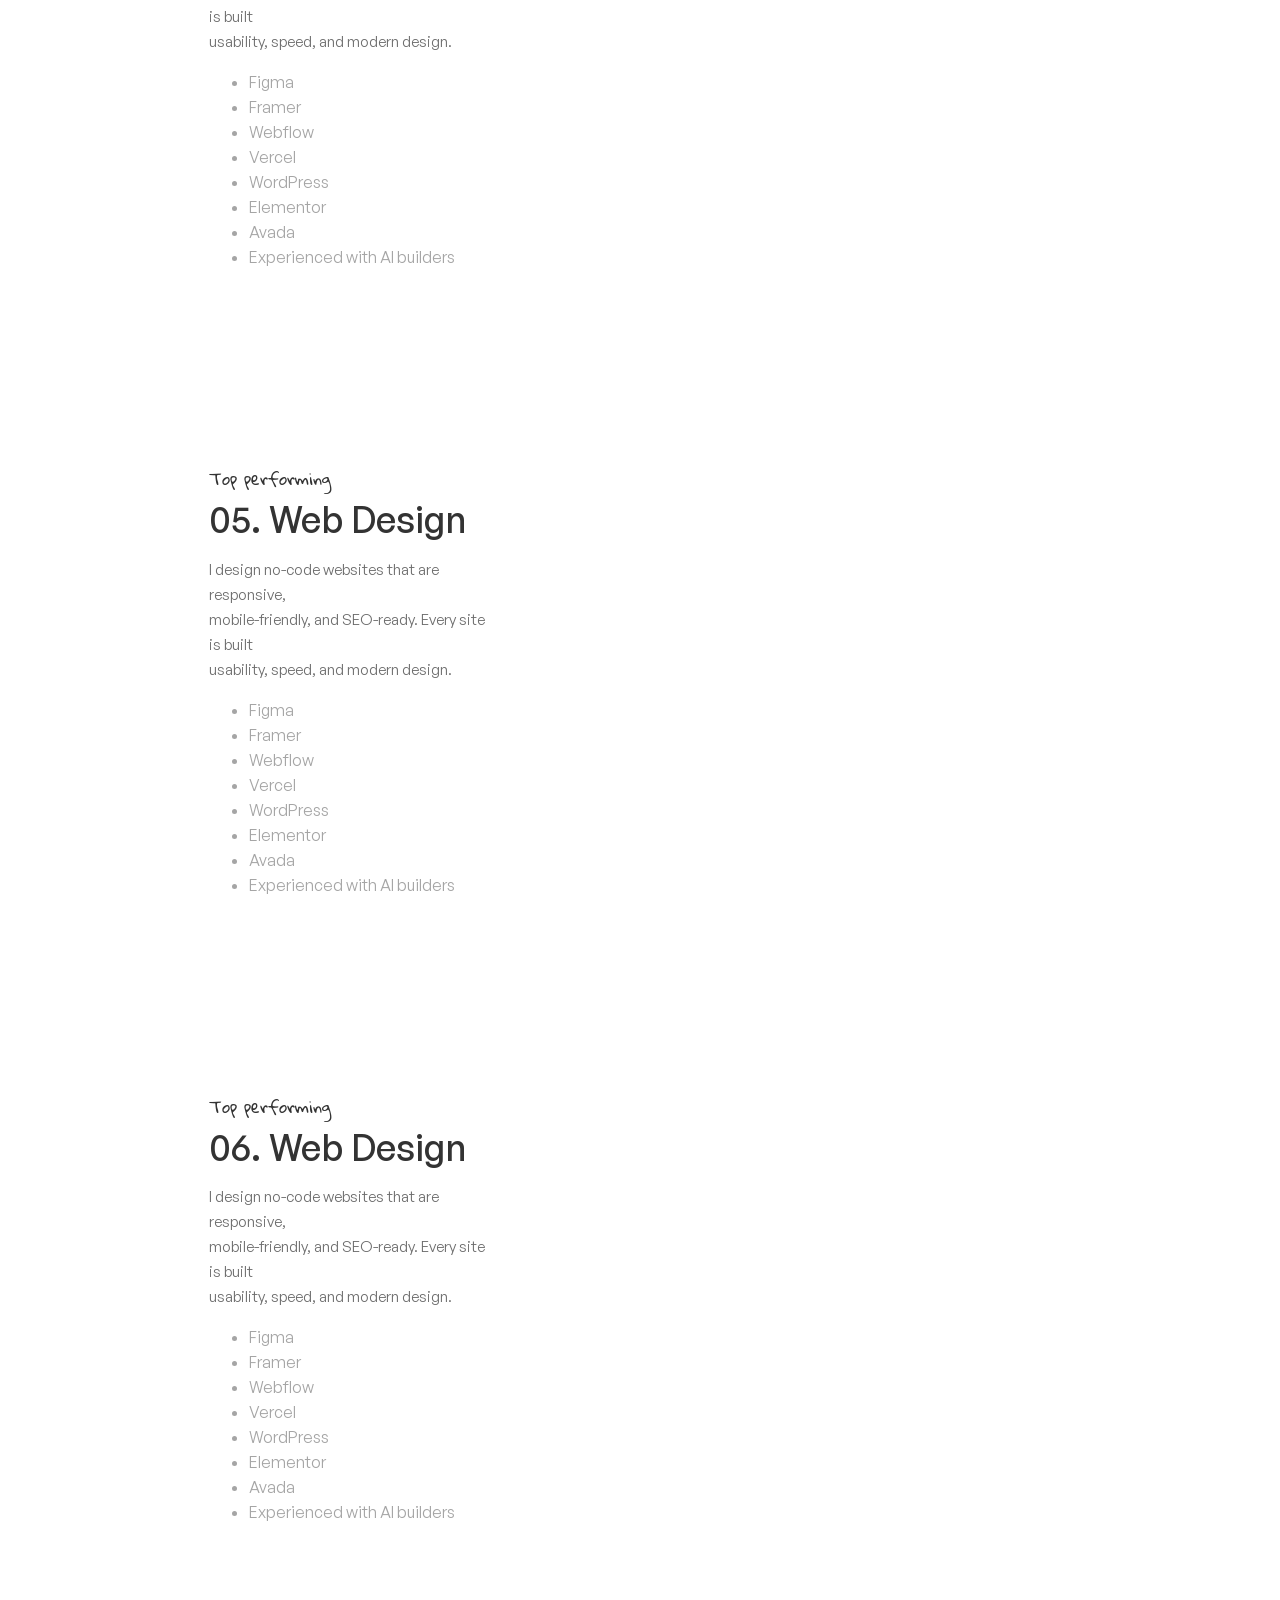
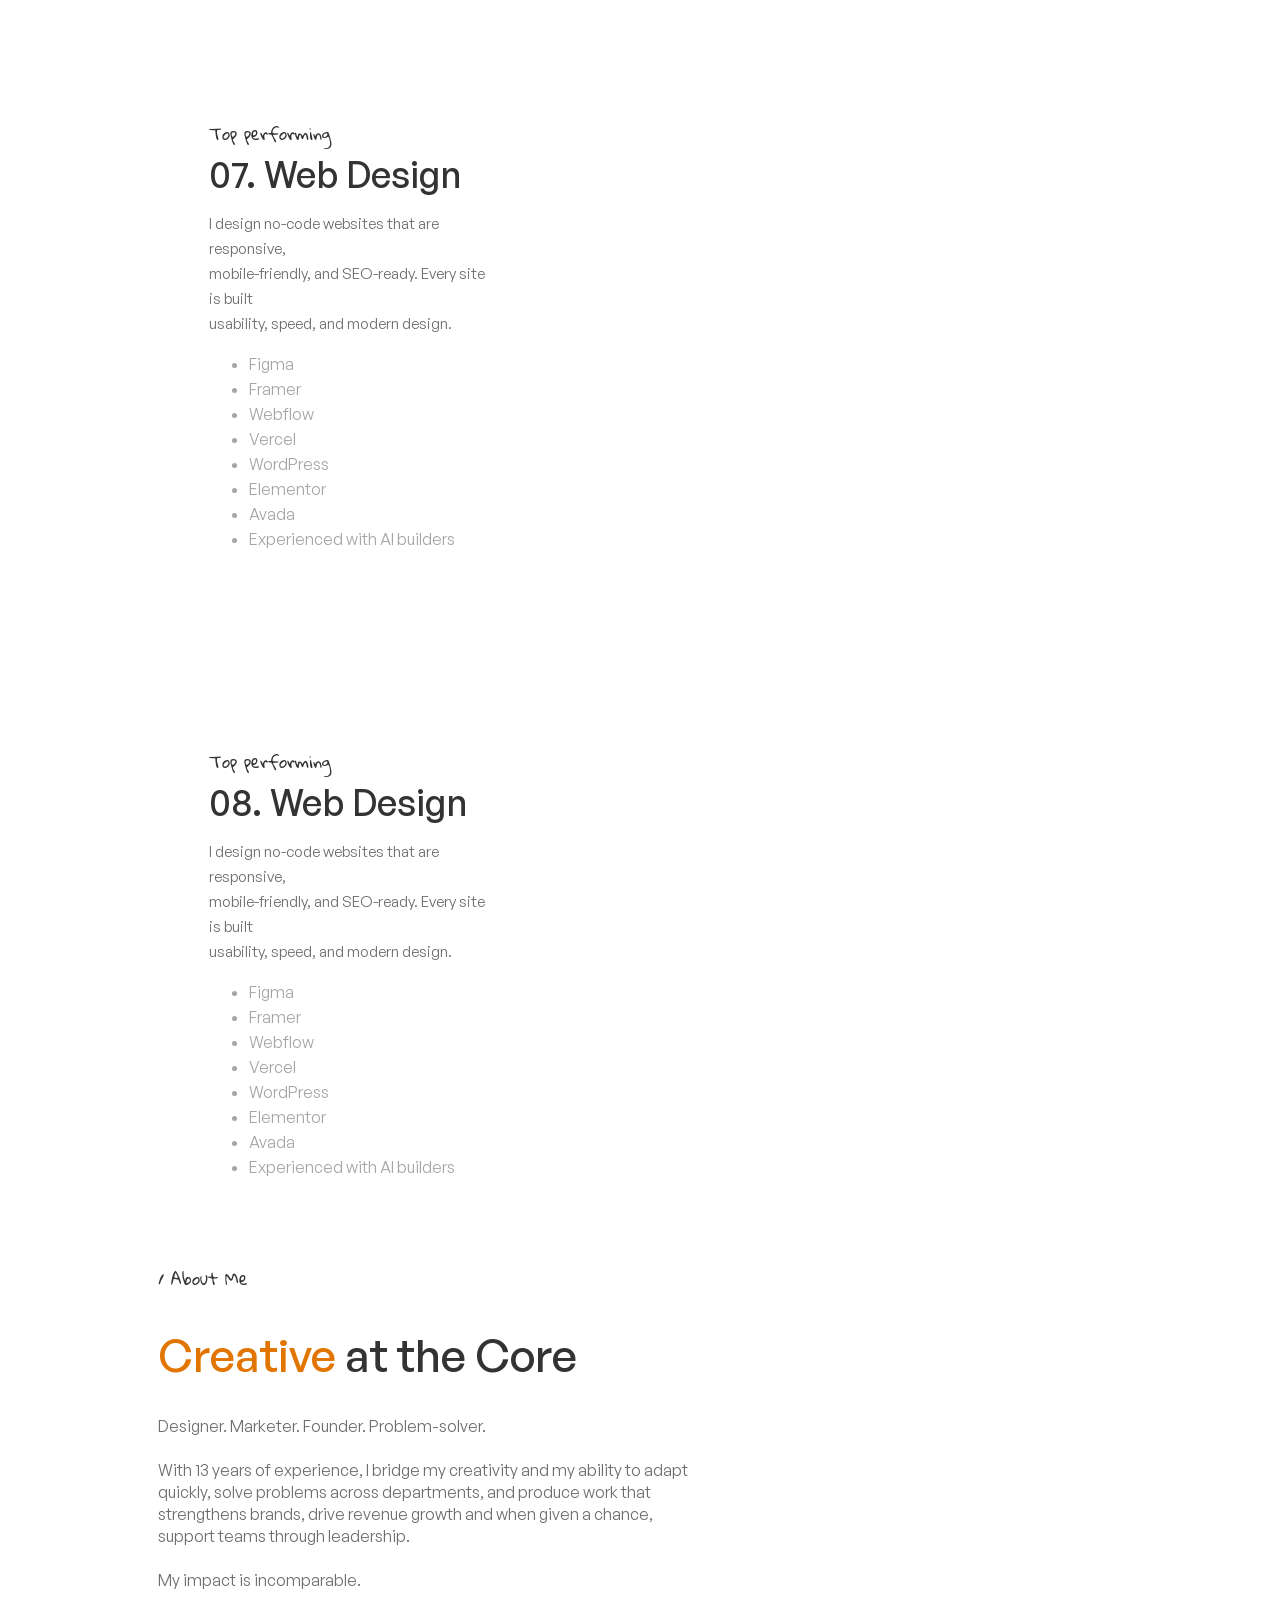
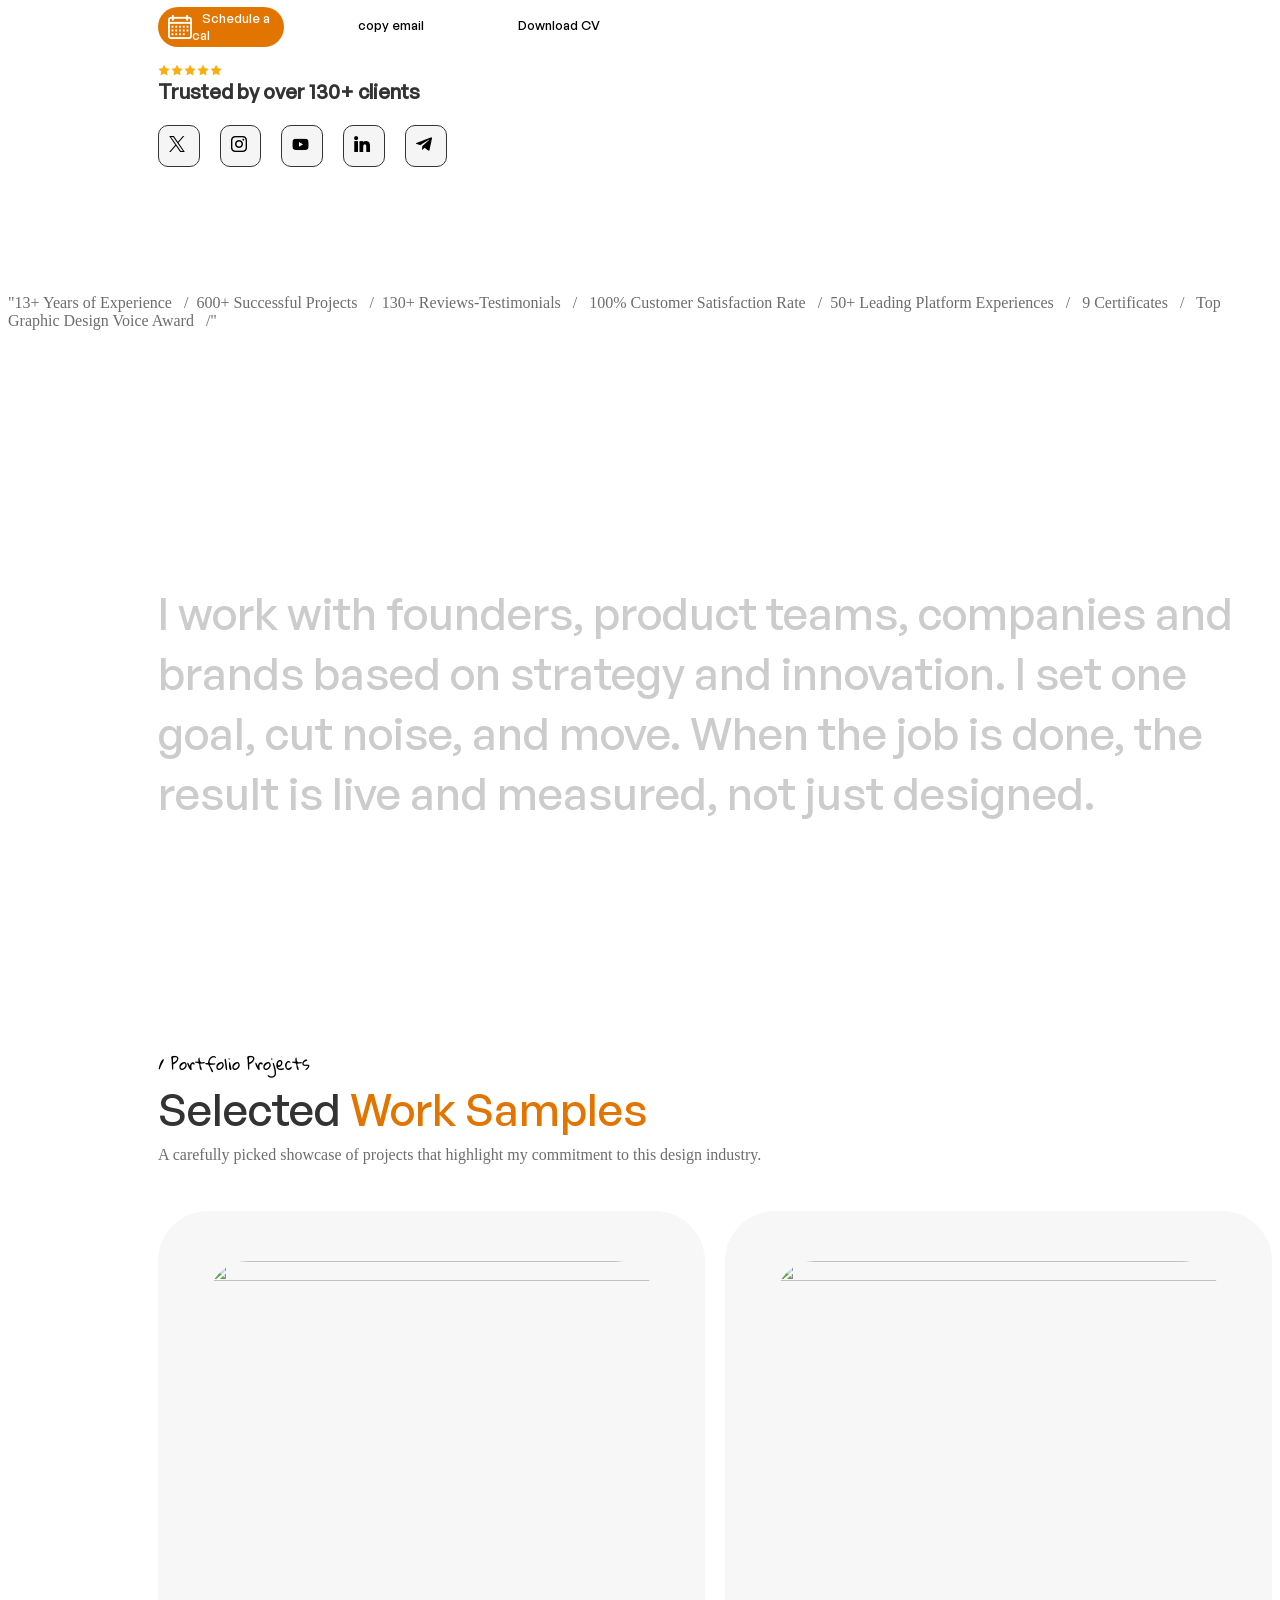
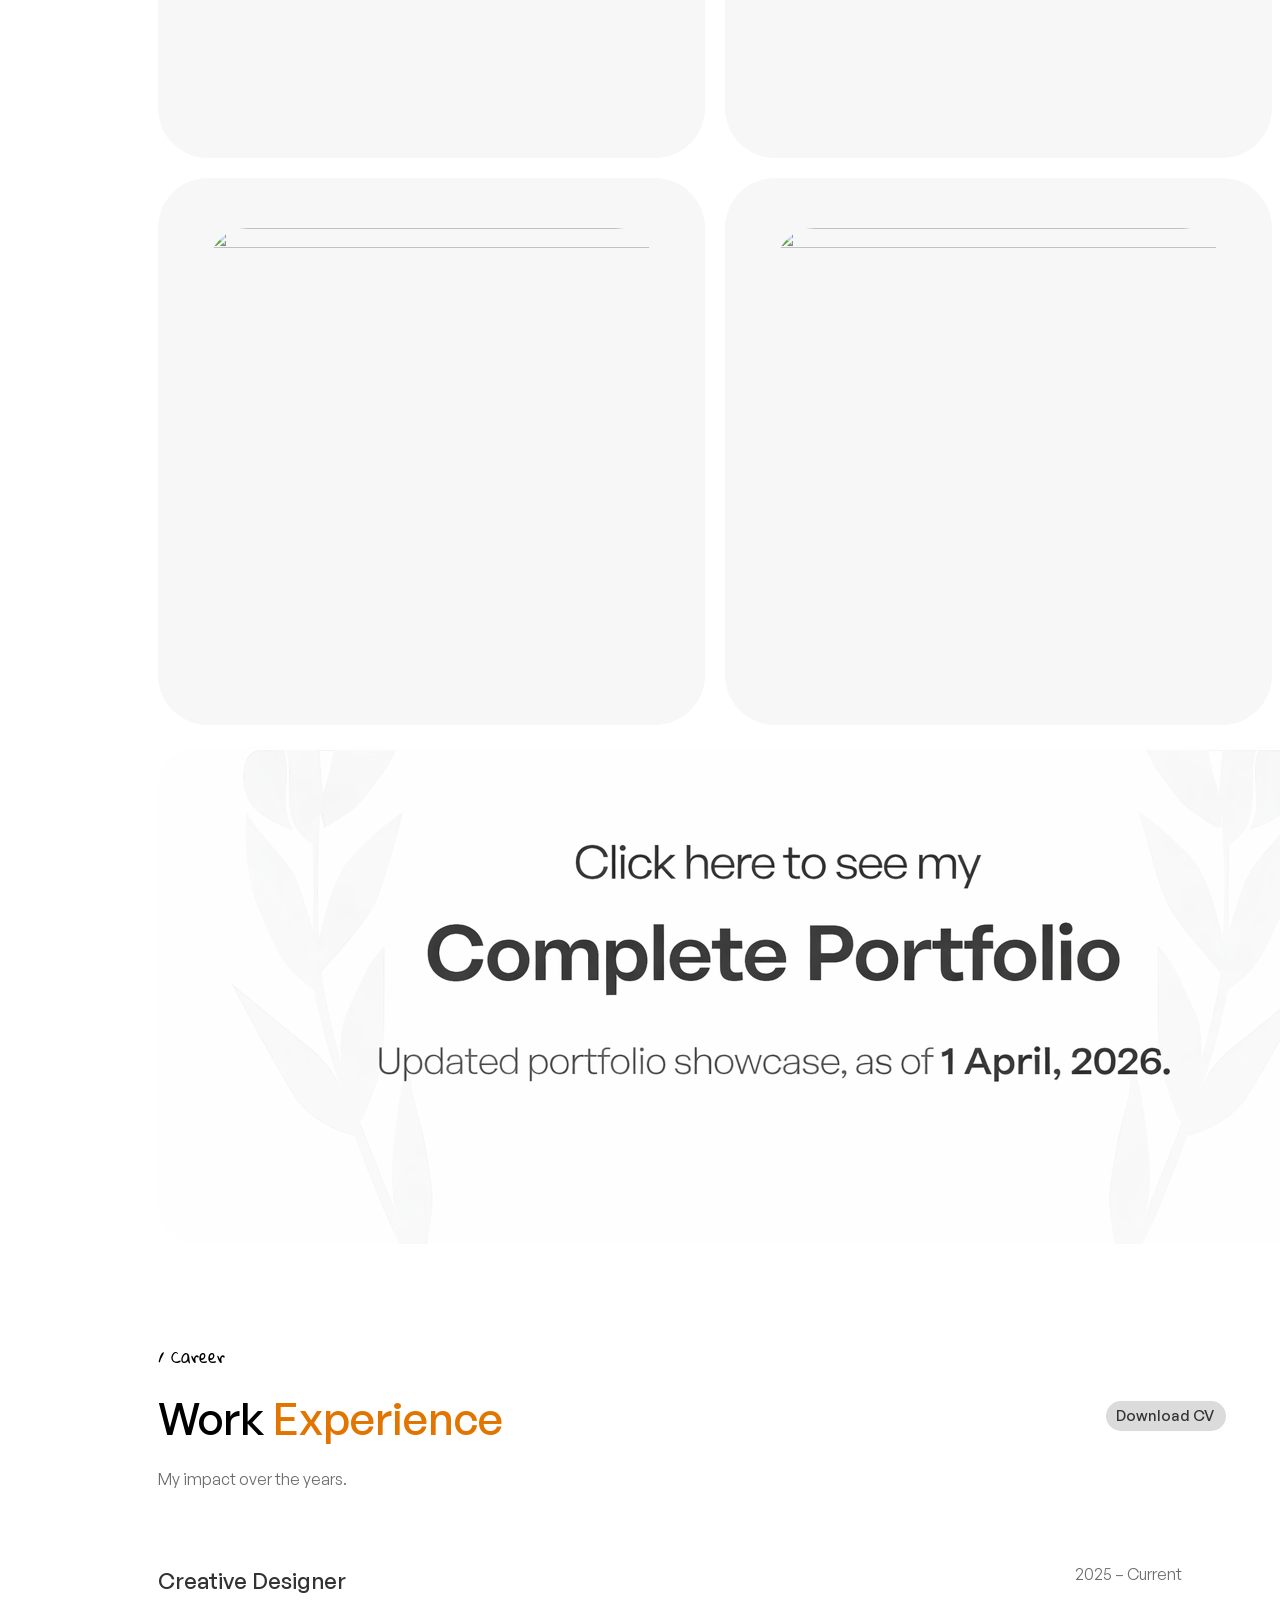
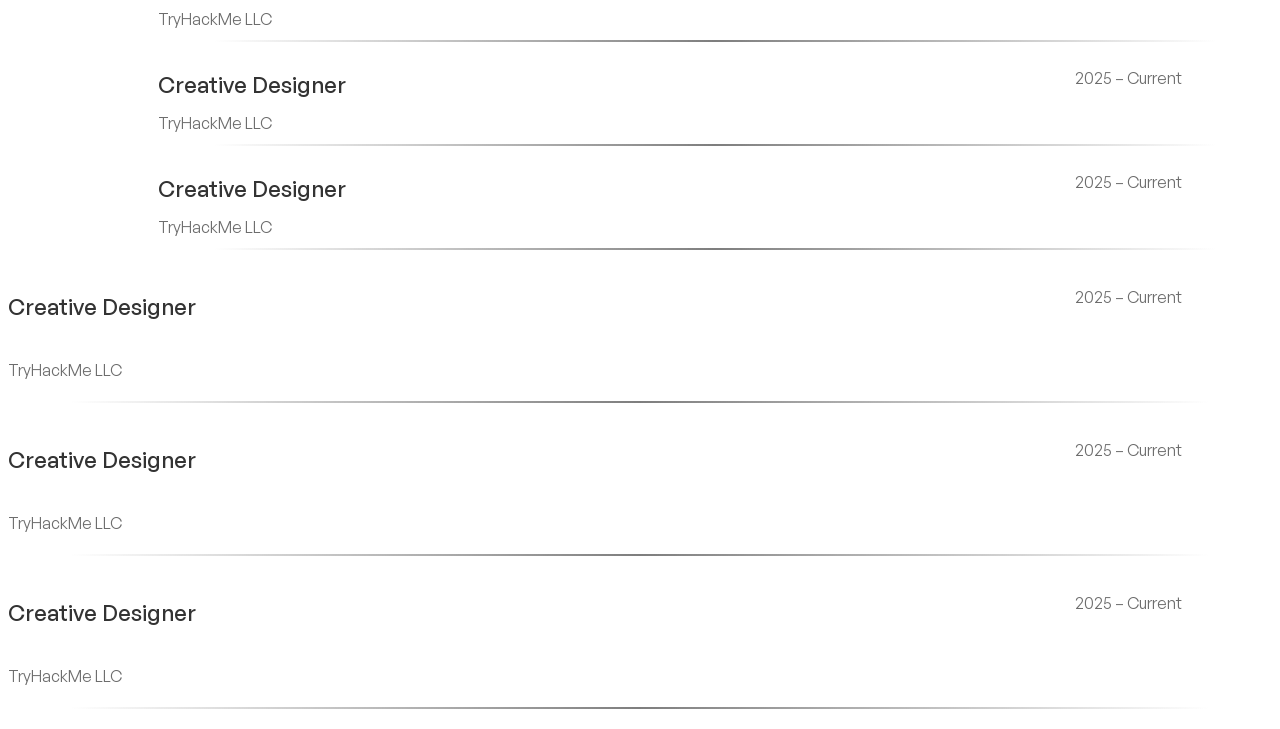
==== commit d06b6ebd: "day5" ====
--- a/portofolio.1.html
+++ b/portofolio.1.html
@@ -7,30 +7,39 @@
   <title>Document</title>
   <link rel="stylesheet" href="portofolio.css ">
   <style>
-  
-@media (max-width: 600px) {
-  .grid {
-    grid-template-columns: 1fr;
-  }
-}
-
-@keyframes scroll {
-  from {
-    transform: translateX(0);
-  }
-  to {
-    transform: translateX(-100%);
-  }
-}
+    @media (max-width: 600px) {
+      .grid {
+        grid-template-columns: 1fr;
+      }
+    }
+
+    @keyframes scroll {
+      from {
+        transform: translateX(0);
+      }
+
+      to {
+        transform: translateX(-100%);
+      }
+    }
+
     @font-face {
       font-family: fah;
       src: url(GloriaHallelujah-Regular.ttf);
     }
-.jet{font-family: fah;}
+
+    .jet {
+      font-family: fah;
+    }
+
     .qu {
       font-family: fah;
     }
 
+    .skill1 {
+      font-family: fah;
+    }
+
     @font-face {
       font-family: font3;
       src: url(Clash\ Display\ Semibold.ttf);
@@ -45,6 +54,10 @@
       src: url(GeneralSans-Regular.ttf);
     }
 
+    .sub3 {
+      font-family: font1;
+    }
+
     .mar {
       font-family: font1;
     }
@@ -62,6 +75,14 @@
       src: url(GeneralSans-Regular.ttf);
     }
 
+    .sub2 {
+      font-family: font9;
+    }
+
+    .skill5 {
+      font-family: font9;
+    }
+
     .e {
       font-family: font9;
     }
@@ -75,6 +96,14 @@
       src: url(GeneralSans-Medium.ttf);
     }
 
+    .skill2 {
+      font-family: font2;
+    }
+
+    .skill3 {
+      font-family: font2;
+    }
+
     .fix {
       font-family: font2;
     }
@@ -87,9 +116,11 @@
       font-family: font4;
       src: url(GeneralSans-Medium.ttf);
     }
-#mixe {
+
+    #mixe {
       font-family: font4;
     }
+
     .me {
       font-family: font4;
     }
@@ -111,7 +142,14 @@
       font-family: font7;
       src: url(GeneralSans-Medium.ttf);
     }
-    .work{ font-family: font7;}
+
+    .sub1 {
+      font-family: font7;
+    }
+
+    .work {
+      font-family: font7;
+    }
 
     .tru {
       font-family: font7;
@@ -144,7 +182,7 @@
 
     .o:hover {
       background-color: #333333;
-     
+
     }
 
     .w1:hover {
@@ -154,7 +192,7 @@
       left: -100px;
       right: auto;
     }
- 
+
 
     .em:hover {
       background-color: #333333;
@@ -376,78 +414,155 @@
           <div class="div"> <img class="png5" src="telegram.png">
           </div>
 
-     
+
         </div>
         <div class="container">
 
-   <div class="text">"13+ Years of Experience&nbsp; &nbsp;/&nbsp; 600+ Successful Projects&nbsp; &nbsp;/&nbsp; 130+ Reviews-Testimonials&nbsp; &nbsp;/&nbsp; &nbsp;100% Customer Satisfaction Rate&nbsp; &nbsp;/&nbsp; 50+ Leading Platform Experiences&nbsp; &nbsp;/&nbsp; &nbsp;9 Certificates&nbsp; &nbsp;/&nbsp; &nbsp;Top Graphic Design Voice Award&nbsp; &nbsp;/"</p>  </div>
+          <div class="text">"13+ Years of Experience&nbsp; &nbsp;/&nbsp; 600+ Successful Projects&nbsp; &nbsp;/&nbsp;
+            130+ Reviews-Testimonials&nbsp; &nbsp;/&nbsp; &nbsp;100% Customer Satisfaction Rate&nbsp; &nbsp;/&nbsp; 50+
+            Leading Platform Experiences&nbsp; &nbsp;/&nbsp; &nbsp;9 Certificates&nbsp; &nbsp;/&nbsp; &nbsp;Top Graphic
+            Design Voice Award&nbsp; &nbsp;/"</p>
+          </div>
+        </div>
+      </div>
+      <p id="mixe"></p>
+      <div class="jwc">
+        <p class="jet">/ Portfolio Projects</p>
+        <p class="work">Selected<span style="color: #E27500;"> Work Samples</span></p>
+        <p class="care">A carefully picked showcase of projects that highlight my commitment to this design industry.
+        </p>
+        <div class="grid">
+          <div class="e43">
+            <img class="n1" src="https://nikolaradeski.com/wp-content/uploads/2025/09/AOJ-Web1-min-600x450.png"
+              height="400px" width="400px" />
+          </div>
+          <div class="e43">
+            <img class="n1" src="https://nikolaradeski.com/wp-content/uploads/2025/09/Screenshot_77.png" height="400px"
+              width="400px" />
+          </div>
+          <div class="e43">
+            <img class="n1" src="https://nikolaradeski.com/wp-content/uploads/2025/09/Screenshot_26-600x339.png"
+              height="400px" width="400px" />
+          </div>
+          <div class="e43">
+            <img class="n1"
+              src="https://nikolaradeski.com/wp-content/uploads/2025/09/Frame-198407883722-min-1-600x350.png"
+              height="400px" width="400px" />
+          </div>
+        </div>
+        <div>
+          <img class="d" src="ChatGPT Image Apr 1, 2026, 07_38_19 AM.png" />
+        </div>
+        <div class="skill">
+          <p class="skill1">/ Career </p>
+          <div class="skill4">
+            <p class="skill2">
+              Work <span style="color: #E27500;">Experience</span>
+            <p class="skill3">Download CV</p>
+            </p>
+
+          </div>
+          <p class="skill5">My impact over the years.</p>
+          <div class="sub0">
+          <div class="sub">
+            <p class="sub1">Creative Designer</p>
+            <p class="sub2">2025 – Current</p>
+          </div>
+          <p class="sub3">TryHackMe LLC</p>
+          <p class="line"></p> 
+          </div>
+
+           <div class="sub">
+            <p class="sub1">Creative Designer</p>
+            <p class="sub2">2025 – Current</p>
+          </div>
+          <p class="sub3">TryHackMe LLC</p>
+          <p class="line"></p> 
+          </div>
+
+          <div class="sub">
+            <p class="sub1">Creative Designer</p>
+            <p class="sub2">2025 – Current</p>
+          </div>
+          <p class="sub3">TryHackMe LLC</p>
+          <p class="line"></p> 
+          </div>
+
+          <div class="sub">
+            <p class="sub1">Creative Designer</p>
+            <p class="sub2">2025 – Current</p>
+          </div>
+          <p class="sub3">TryHackMe LLC</p>
+          <p class="line"></p> 
+          </div>
+
+          <div class="sub">
+            <p class="sub1">Creative Designer</p>
+            <p class="sub2">2025 – Current</p>
+          </div>
+          <p class="sub3">TryHackMe LLC</p>
+          <p class="line"></p> 
+          </div>
+
+          <div class="sub">
+            <p class="sub1">Creative Designer</p>
+            <p class="sub2">2025 – Current</p>
+          </div>
+          <p class="sub3">TryHackMe LLC</p>
+          <p class="line"></p> 
+          </div>
+
 </div>
+
+
       </div>
- <p id="mixe"></p> 
- <div class="jwc">
-  <p class="jet">/ Portfolio Projects</p>
-  <p class="work">Selected<span style="color: #E27500;"> Work Samples</span></p>
-  <p class="care">A carefully picked showcase of projects that highlight my commitment to this design industry.</p>
-  <div class="grid"><div class="e43">
-  <img  class="n1" src="https://nikolaradeski.com/wp-content/uploads/2025/09/AOJ-Web1-min-600x450.png" height="400px" width="400px" /></div>
-  <div class="e43">
-  <img class="n1" src="https://nikolaradeski.com/wp-content/uploads/2025/09/Screenshot_77.png"height="400px" width="400px" /></div>
-  <div class="e43">
-  <img class="n1" src="https://nikolaradeski.com/wp-content/uploads/2025/09/Screenshot_26-600x339.png"height="400px" width="400px" /></div>
-  <div class="e43">
-  <img class="n1" src="https://nikolaradeski.com/wp-content/uploads/2025/09/Frame-198407883722-min-1-600x350.png"height="400px" width="400px" /></div>
-</div>
-
- </div>
-   
-
 
     </div>
-  <script>
-const sentence = `I work with founders, product teams, companies and brands based on strategy and innovation. 
+    <script>
+      const sentence = `I work with founders, product teams, companies and brands based on strategy and innovation. 
 I set one goal, cut noise, and move. 
 When the job is done, the result is live and measured, not just designed.`;
 
-const words = sentence.split(" ");
-const container = document.getElementById("mixe");
-
-let current = 0;
-const step = 3; 
-
-
-words.forEach(word => {
-  const span = document.createElement("span");
-  span.textContent = word + " ";
-  span.classList.add("word");
-  container.appendChild(span);
-});
-
-const spans = document.querySelectorAll(".word");
-
-
-function update() {
-  spans.forEach((span, index) => {
-    if (index < current) {
-      span.classList.add("active");
-    } else {
-      span.classList.remove("active");
-    }
-  });
-}
-
-
-document.addEventListener("keydown", (e) => {
-  if (e.key === "ArrowDown") {
-    current = Math.min(current + step, spans.length);
-    update();
-  }
-
-  if (e.key === "ArrowUp") {
-    current = Math.max(current - step, 0);
-    update();
-  }
-});
-</script>
+      const words = sentence.split(" ");
+      const container = document.getElementById("mixe");
+
+      let current = 0;
+      const step = 3;
+
+
+      words.forEach(word => {
+        const span = document.createElement("span");
+        span.textContent = word + " ";
+        span.classList.add("word");
+        container.appendChild(span);
+      });
+
+      const spans = document.querySelectorAll(".word");
+
+
+      function update() {
+        spans.forEach((span, index) => {
+          if (index < current) {
+            span.classList.add("active");
+          } else {
+            span.classList.remove("active");
+          }
+        });
+      }
+
+
+      document.addEventListener("keydown", (e) => {
+        if (e.key === "ArrowDown") {
+          current = Math.min(current + step, spans.length);
+          update();
+        }
+
+        if (e.key === "ArrowUp") {
+          current = Math.max(current - step, 0);
+          update();
+        }
+      });
+    </script>
 
 </body>
 
--- a/portofolio.css
+++ b/portofolio.css
@@ -356,6 +356,59 @@
   display: grid;
   grid-template-columns: repeat(2, 1fr);
   gap: 20px;
-  margin-left: -5%; 
   margin-top: 5%;
-}+}
+
+.d{margin-top: 2% ;
+border-radius: 40px;}
+.d {
+  transition: transform 0.3s ease;
+}
+
+.d:hover {
+  transform: rotate(2deg);
+}
+.skill3{
+  background-color: #dbdbdb;
+  border-radius: 40px;
+  width: 100px;
+  height: 10px;
+  align-items: center;
+  display: flex;
+  font-size: 15px;
+  color: #333333;
+  padding: 10px;
+  margin-top: 28px;
+  margin-left: 50%;
+}
+
+.skill4{display: flex ;justify-content: space-between;}
+.skill2{
+  font-size: 44.8px;
+}
+.skill{
+margin-top: 10%;
+}
+.skill5{
+  color: #6D6D6D;
+  font-size: 16px;
+}
+.skill3:hover{
+  background-color: #333333;
+  color: #f7f7f7;
+}
+.sub{display: flex;justify-content: space-between;margin-right: 90px;
+}
+.sub1{font-size: 22px;
+color: #333333;}
+.sub2{font-size: 16px;color: #6D6D6D;margin-left: 150px;}
+.sub3{font-size: 16px;color: #6D6D6D;}
+.line {
+  width: 90%;
+  height: 2px;
+  background: linear-gradient(to right, transparent, #7e7e7e, transparent);
+  margin: 20px auto; 
+}
+.sub0{margin-top: 7%;}
+
+
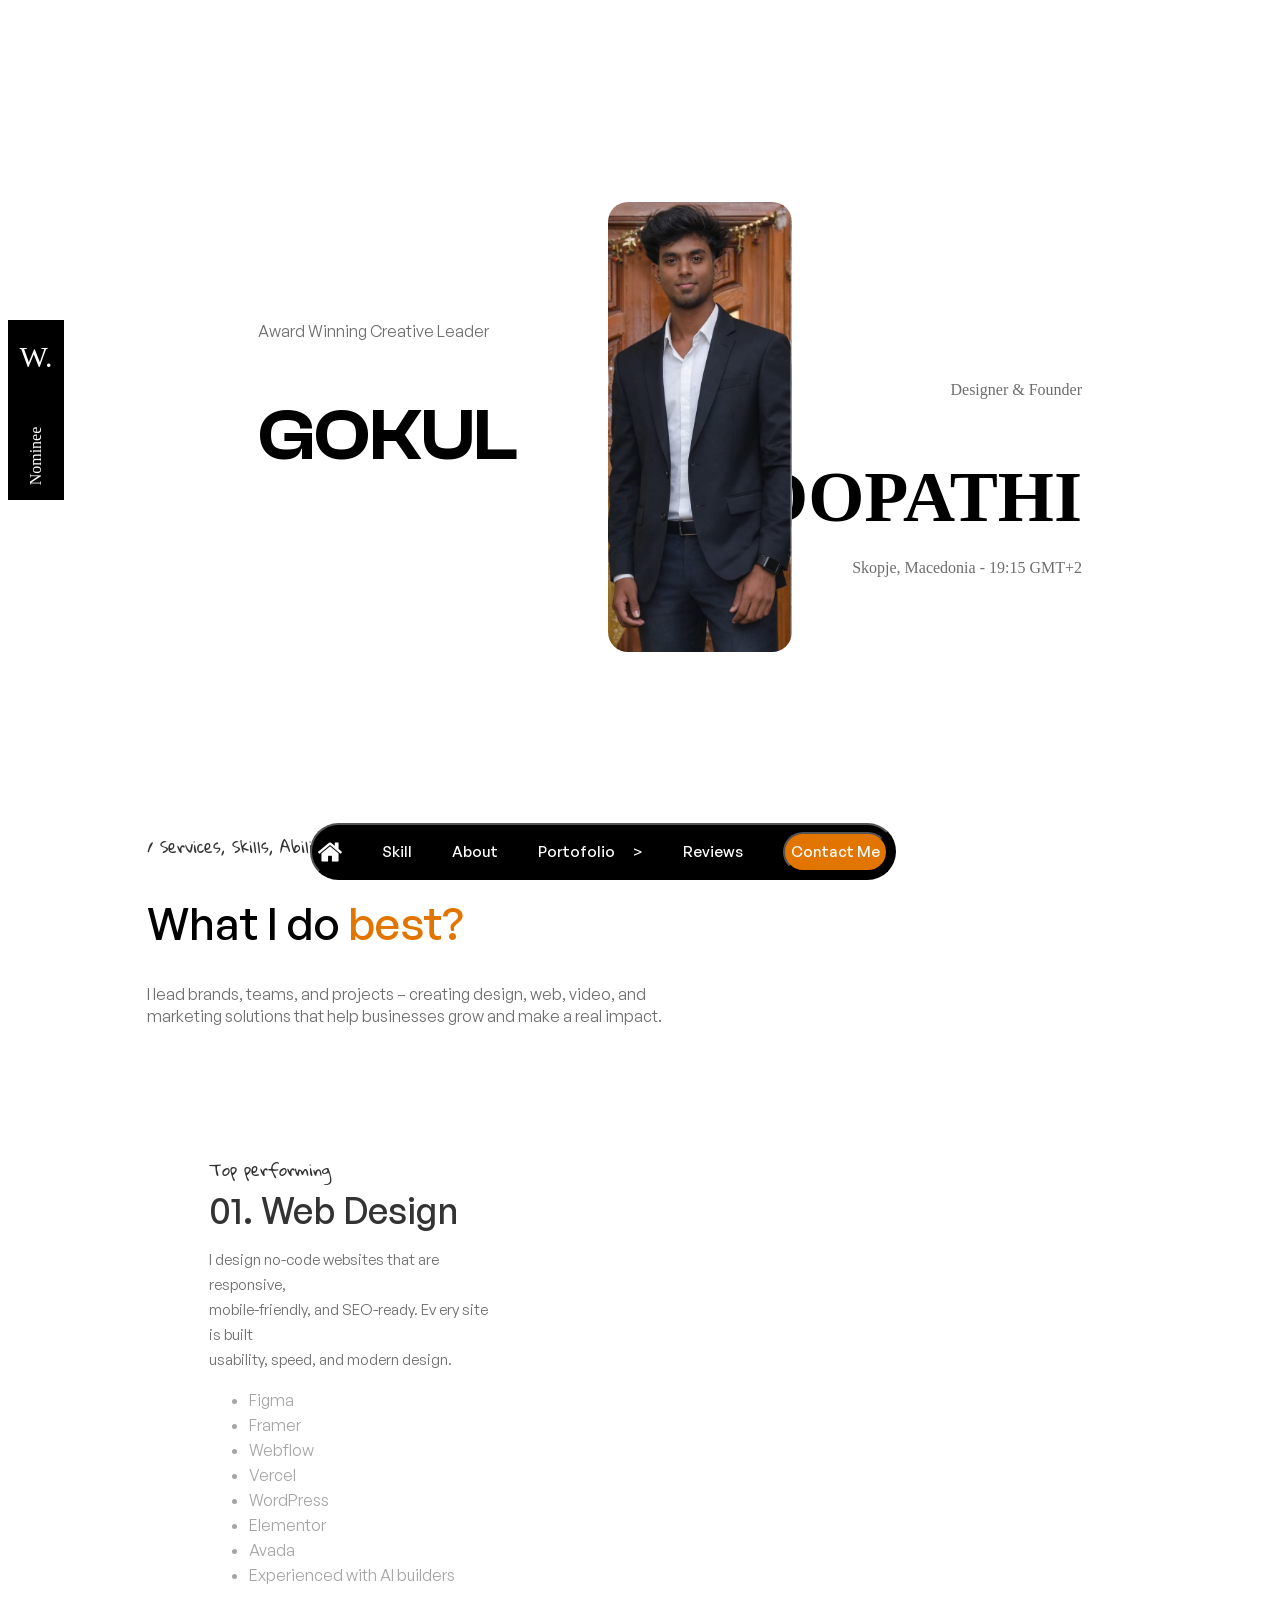
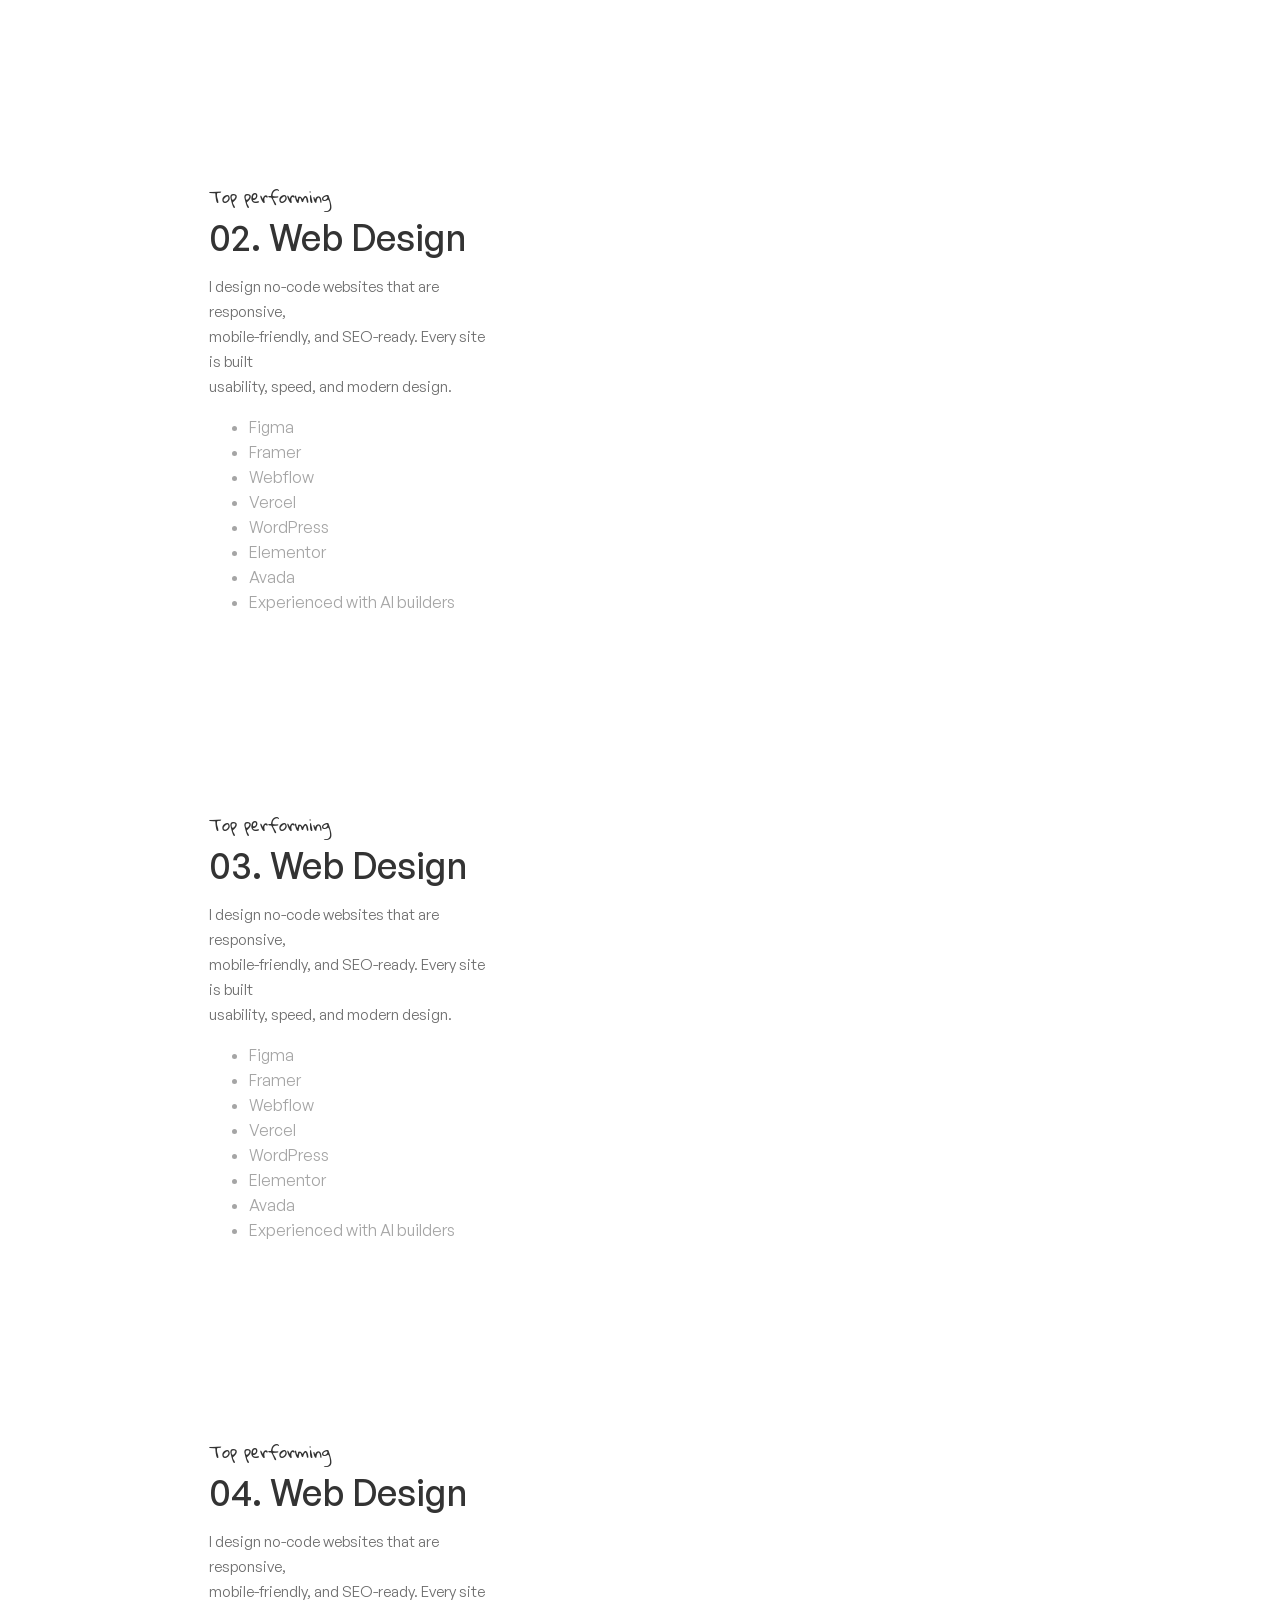
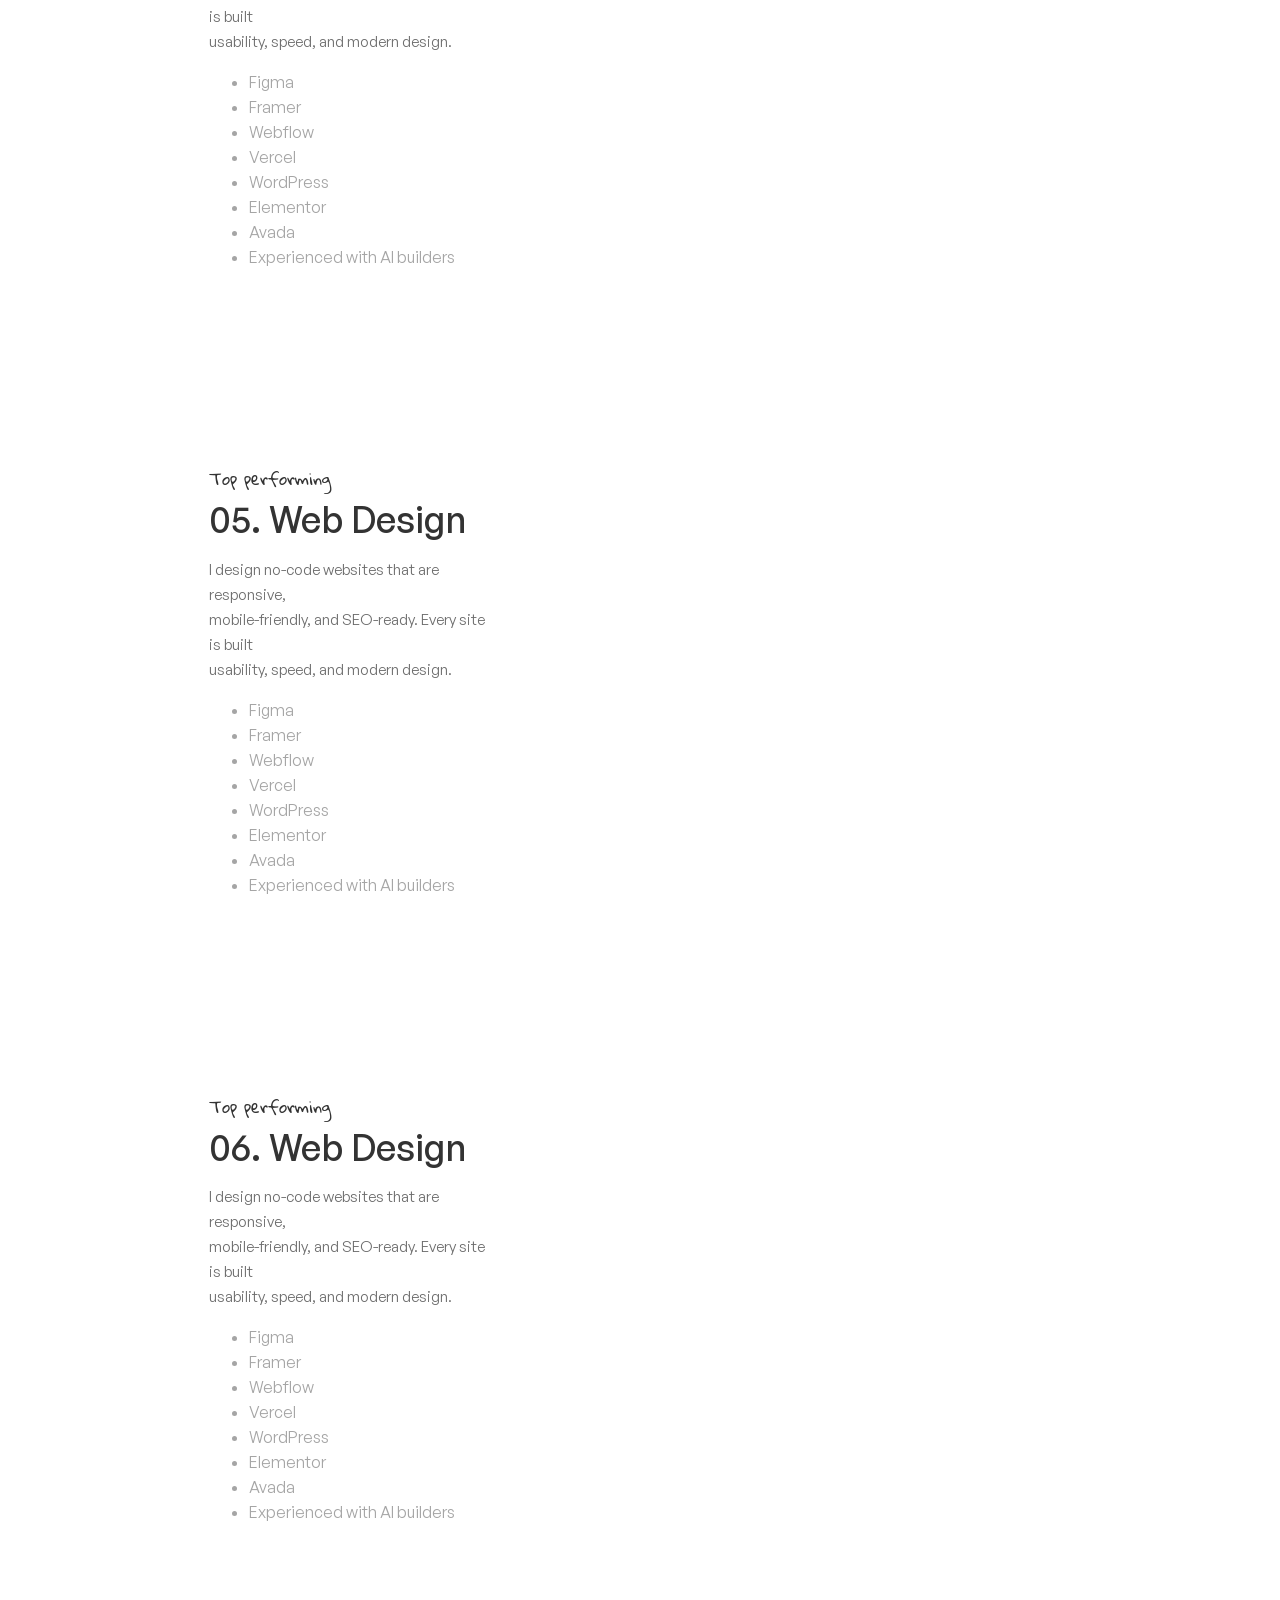
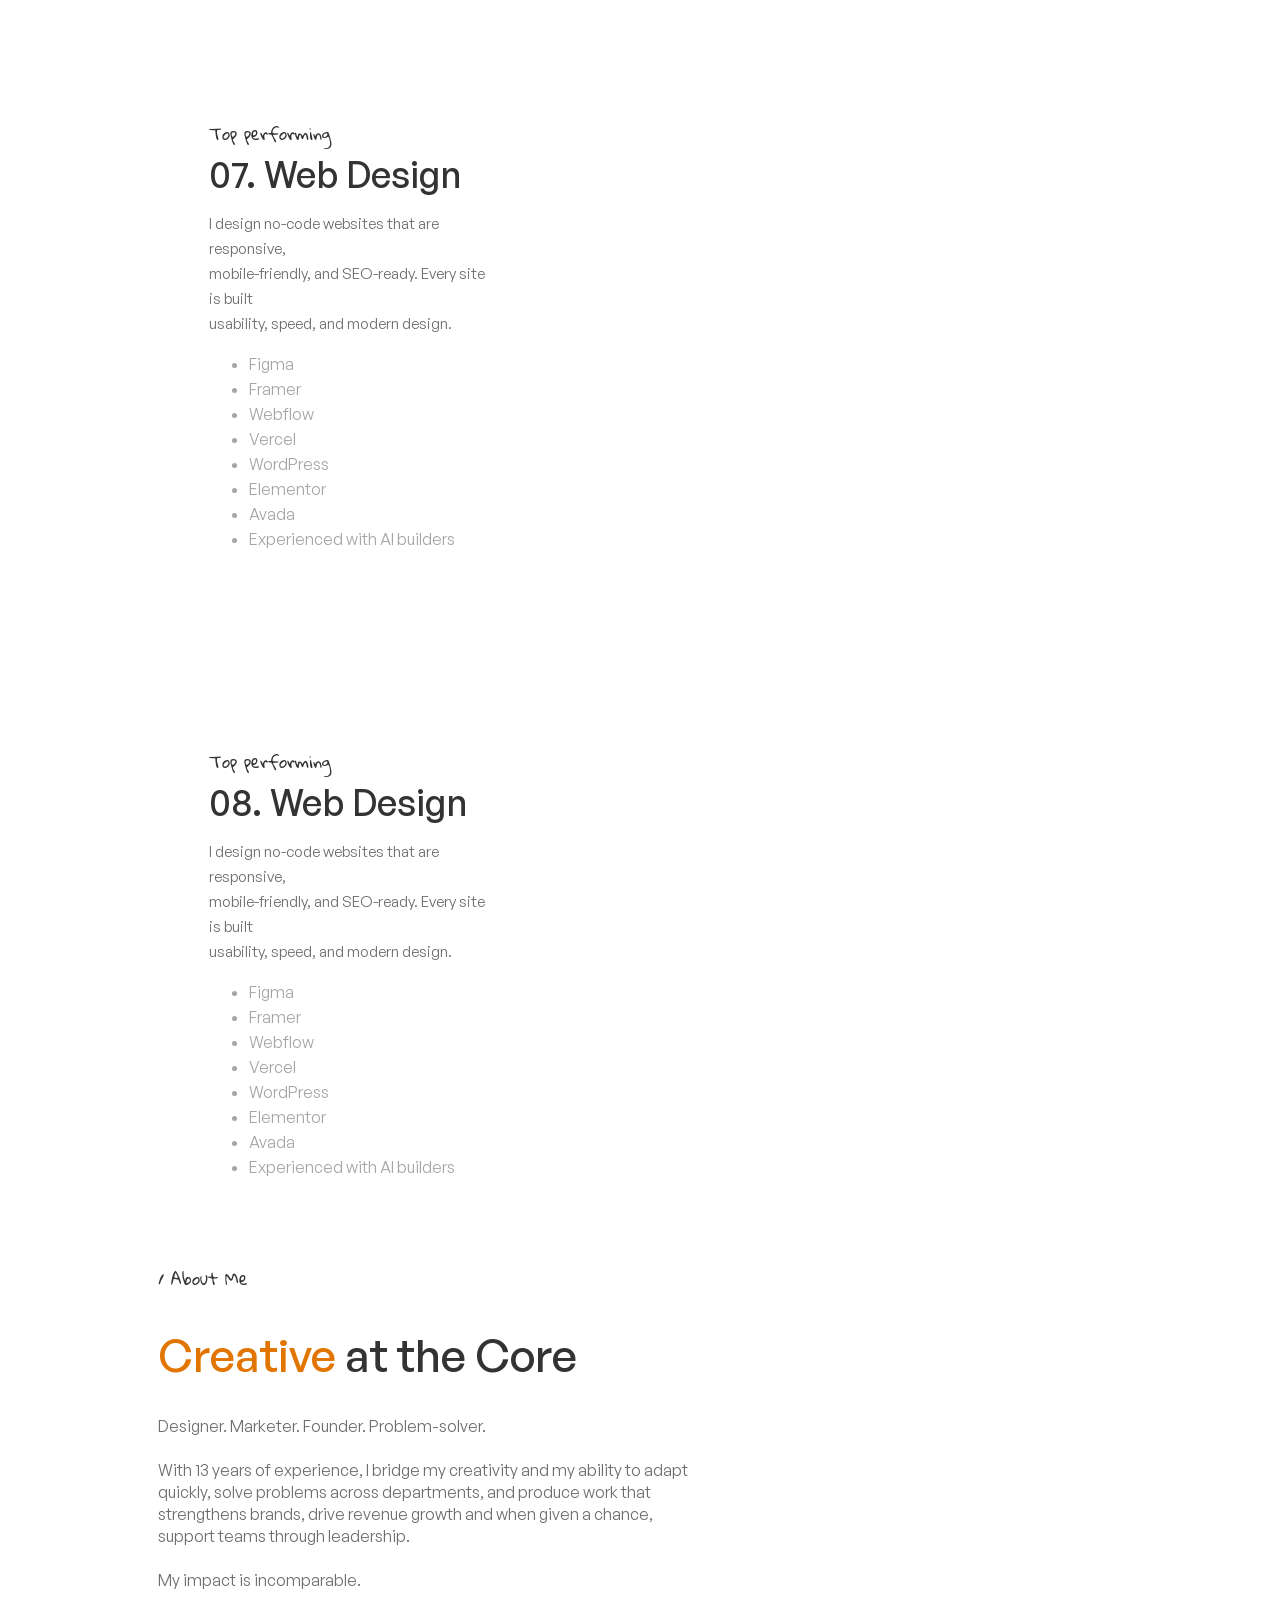
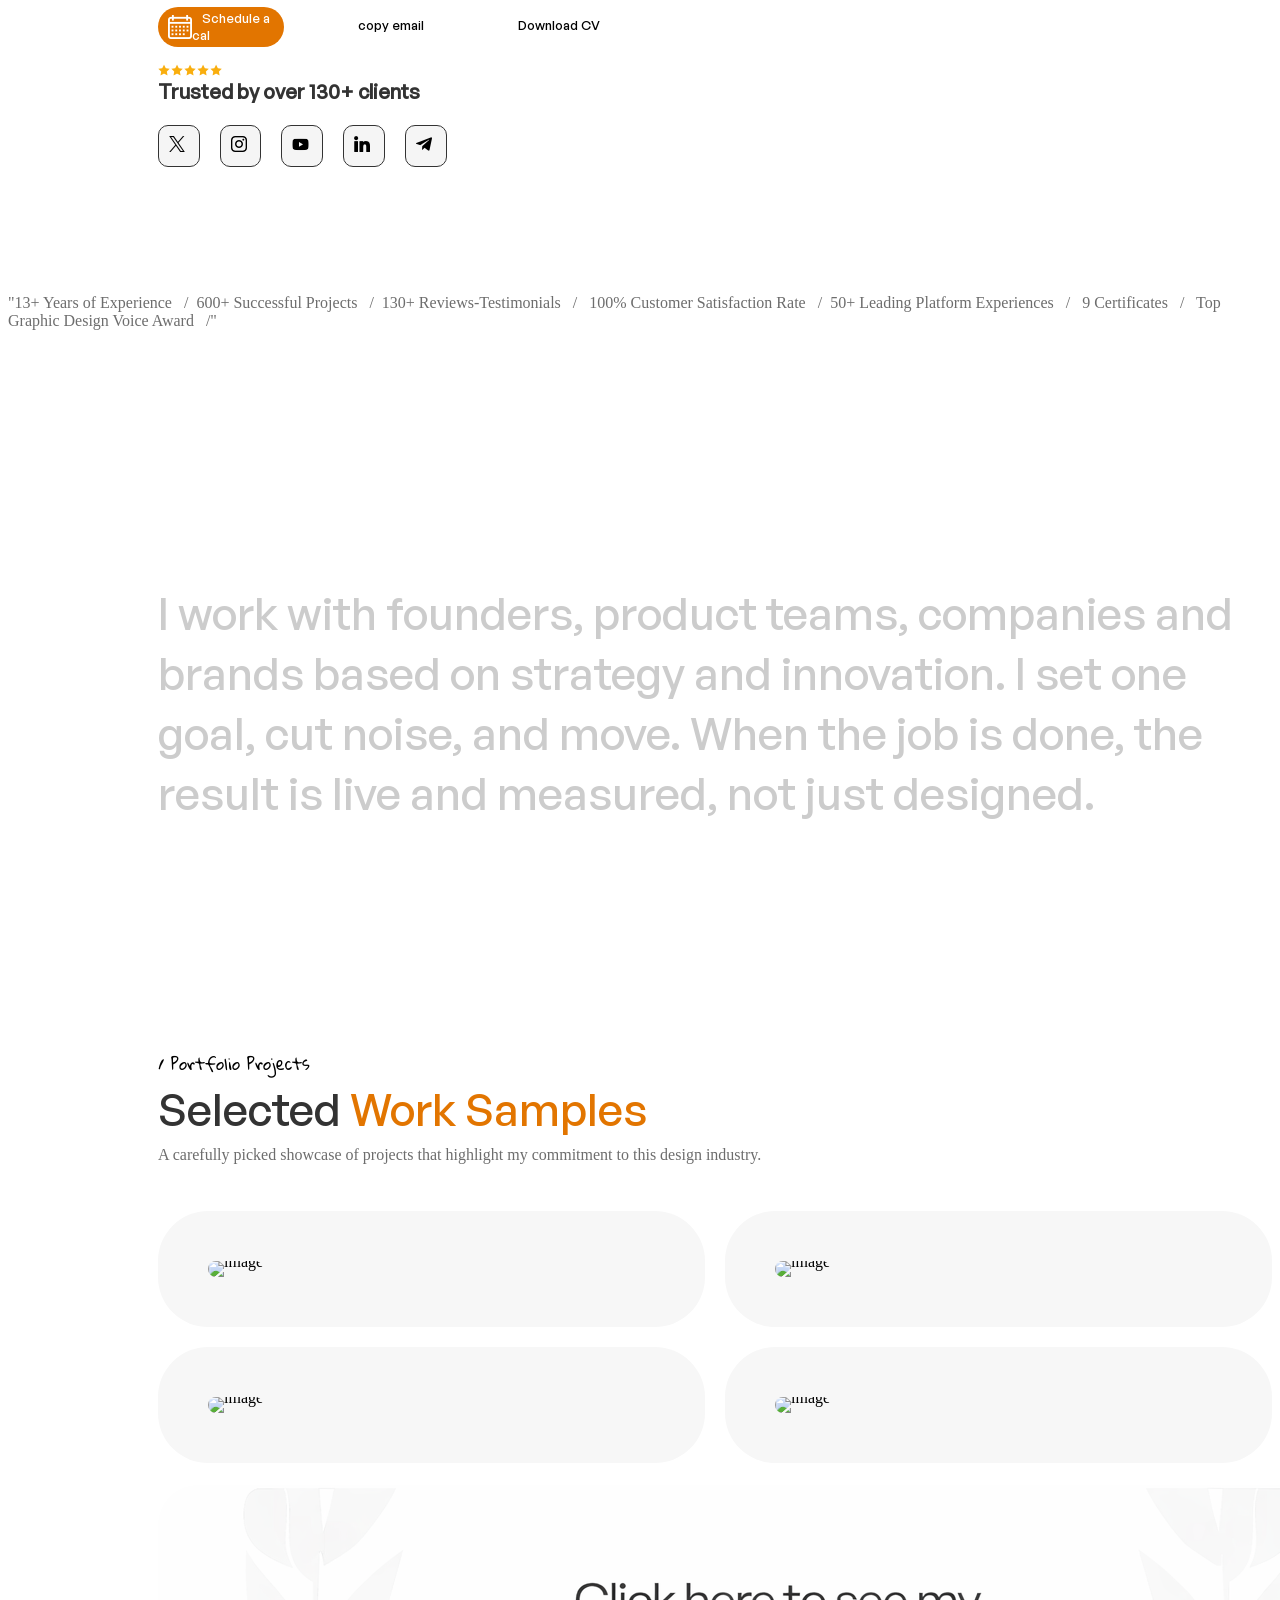
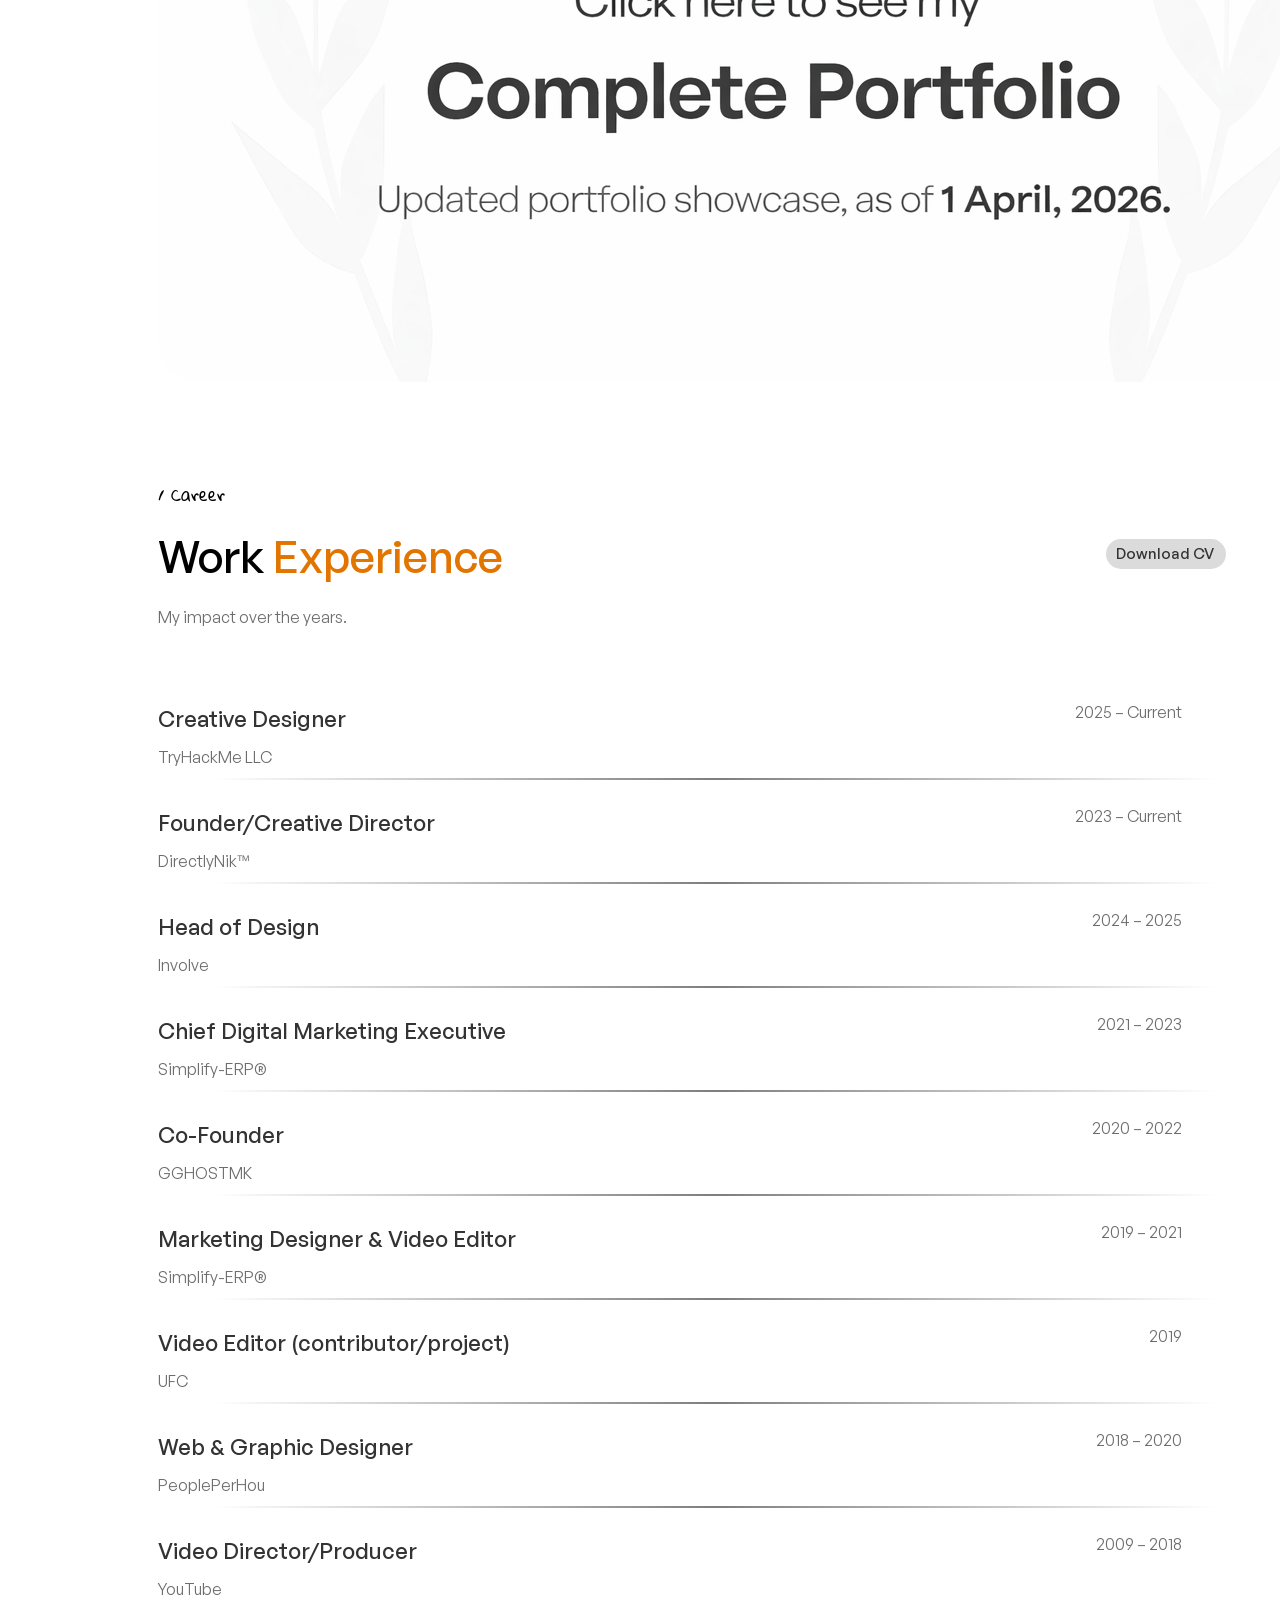
==== commit d6e3c11e: "day 5" ====
--- a/portofolio.1.html
+++ b/portofolio.1.html
@@ -193,6 +193,29 @@
       right: auto;
     }
 
+    .abt:hover {
+      transform: translateY(-2px);
+    }
+
+    .me:hover {
+      transform: scalex(0.9);
+    }
+
+    .o:hover {
+      transform: translateY(-2px);
+    }
+
+    .em:hover {
+      transform: translateY(-2px);
+    }
+
+    .o0:hover {
+      transform: translateY(-2px);
+    }
+
+    .text-highlight {
+      color: #E27500;
+    }
 
     .em:hover {
       background-color: #333333;
@@ -221,10 +244,12 @@
 
       </div>
       <div>
-
         <button class="fix">
-          <img class="clg" src="home.png" />
-          <p>Skill about portofolio > reviews </p></br>
+          <img class="clg" src="home.png" alt="image" />
+          <p class="abt">Skill</p>
+          <p class="abt">about</p>
+          <p class="abt">portofolio ></p>
+          <p class="abt">reviews</p> </br>
           <input class="me" type="submit" value="contact me">
         </button>
 
@@ -399,19 +424,20 @@
 
 
         </div>
-        <div class="o"><img class="i" src="calendar.png">Schedule a cal </div>
-        <p class="em"> copy email</p>
+        <div class="o"><img class="i" src="calendar.png" alt="image">Schedule a cal </div>
+        <p class="em">copy email</p>
+
         <p class="o0">Download CV</p>
-        <img class="str" src="stars.png">
+        <img class="str" src="stars.png" alt="image">
         <h3 class="tru">Trusted by over 130+ clients</h3>
         <div class="dic">
           <div class="div">
-            <img class="png1" src="twitter.png">
+            <img class="png1" src="twitter.png" alt="image">
           </div>
           <div class="div"> <img class="png2" src="instagram.png" alt="image"></div>
-          <div class="div"> <img class="png3" src="youtube.png" height="16.5px" width="16.5px"></div>
-          <div class="div"> <img class="png4" src="linkedin-big-logo.png"></div>
-          <div class="div"> <img class="png5" src="telegram.png">
+          <div class="div"> <img class="png3" src="youtube.png" height="16.5px" width="16.5px" alt="image"></div>
+          <div class="div"> <img class="png4" src="linkedin-big-logo.png" alt="image"></div>
+          <div class="div"> <img class="png5" src="telegram.png" alt="image">
           </div>
 
 
@@ -428,141 +454,176 @@
       <p id="mixe"></p>
       <div class="jwc">
         <p class="jet">/ Portfolio Projects</p>
-        <p class="work">Selected<span style="color: #E27500;"> Work Samples</span></p>
+        <p class="work">Selected <span style="color: #E27500;"> Work Samples</span></p>
         <p class="care">A carefully picked showcase of projects that highlight my commitment to this design industry.
         </p>
         <div class="grid">
           <div class="e43">
             <img class="n1" src="https://nikolaradeski.com/wp-content/uploads/2025/09/AOJ-Web1-min-600x450.png"
-              height="400px" width="400px" />
+              height="400px" width="400px" alt="image" />
           </div>
           <div class="e43">
             <img class="n1" src="https://nikolaradeski.com/wp-content/uploads/2025/09/Screenshot_77.png" height="400px"
-              width="400px" />
+              width="400px" alt="image" />
           </div>
           <div class="e43">
             <img class="n1" src="https://nikolaradeski.com/wp-content/uploads/2025/09/Screenshot_26-600x339.png"
-              height="400px" width="400px" />
+              height="400px" width="400px" alt="image" />
           </div>
           <div class="e43">
             <img class="n1"
               src="https://nikolaradeski.com/wp-content/uploads/2025/09/Frame-198407883722-min-1-600x350.png"
-              height="400px" width="400px" />
+              height="400px" width="400px" alt="image" />
           </div>
         </div>
         <div>
-          <img class="d" src="ChatGPT Image Apr 1, 2026, 07_38_19 AM.png" />
+          <img class="d" src="ChatGPT Image Apr 1, 2026, 07_38_19 AM.png" alt="image" />
         </div>
         <div class="skill">
           <p class="skill1">/ Career </p>
           <div class="skill4">
             <p class="skill2">
-              Work <span style="color: #E27500;">Experience</span>
+              Work <span class="text-highlight">Experience</span>
             <p class="skill3">Download CV</p>
             </p>
 
           </div>
           <p class="skill5">My impact over the years.</p>
+
           <div class="sub0">
-          <div class="sub">
-            <p class="sub1">Creative Designer</p>
-            <p class="sub2">2025 – Current</p>
-          </div>
-          <p class="sub3">TryHackMe LLC</p>
-          <p class="line"></p> 
-          </div>
-
-           <div class="sub">
-            <p class="sub1">Creative Designer</p>
-            <p class="sub2">2025 – Current</p>
-          </div>
-          <p class="sub3">TryHackMe LLC</p>
-          <p class="line"></p> 
-          </div>
-
-          <div class="sub">
-            <p class="sub1">Creative Designer</p>
-            <p class="sub2">2025 – Current</p>
-          </div>
-          <p class="sub3">TryHackMe LLC</p>
-          <p class="line"></p> 
-          </div>
-
-          <div class="sub">
-            <p class="sub1">Creative Designer</p>
-            <p class="sub2">2025 – Current</p>
-          </div>
-          <p class="sub3">TryHackMe LLC</p>
-          <p class="line"></p> 
-          </div>
-
-          <div class="sub">
-            <p class="sub1">Creative Designer</p>
-            <p class="sub2">2025 – Current</p>
-          </div>
-          <p class="sub3">TryHackMe LLC</p>
-          <p class="line"></p> 
-          </div>
-
-          <div class="sub">
-            <p class="sub1">Creative Designer</p>
-            <p class="sub2">2025 – Current</p>
-          </div>
-          <p class="sub3">TryHackMe LLC</p>
-          <p class="line"></p> 
-          </div>
-
-</div>
-
+            <div class="sub">
+              <p class="sub1">Creative Designer</p>
+              <p class="sub2">2025 – Current</p>
+            </div>
+            <p class="sub3">TryHackMe LLC</p>
+            <p class="line"></p>
+
+
+
+
+            <div class="sub">
+              <p class="sub1">Founder/Creative Director</p>
+              <p class="sub2">2023 – Current </p>
+            </div>
+            <p class="sub3">DirectlyNik™</p>
+            <p class="line"></p>
+
+
+            <div class="sub">
+              <p class="sub1">Head of Design</p>
+              <p class="sub2">2024 – 2025</p>
+            </div>
+            <p class="sub3">Involve</p>
+            <p class="line"></p>
+
+
+            <div class="sub">
+              <p class="sub1">Chief Digital Marketing Executive</p>
+              <p class="sub2">2021 – 2023</p>
+            </div>
+            <p class="sub3">Simplify-ERP®</p>
+            <p class="line"></p>
+
+            <div class="sub">
+              <p class="sub1">Co-Founder</p>
+              <p class="sub2">2020 – 2022</p>
+            </div>
+            <p class="sub3">GGHOSTMK</p>
+            <p class="line"></p>
+
+            <div class="sub">
+              <p class="sub1">Marketing Designer & Video Editor</p>
+              <p class="sub2">2019 – 2021</p>
+            </div>
+            <p class="sub3">Simplify-ERP®</p>
+            <p class="line"></p>
+
+            <div class="sub">
+              <p class="sub1">Video Editor (contributor/project)</p>
+              <p class="sub2">2019</p>
+            </div>
+            <p class="sub3"> UFC</p>
+            <p class="line"></p>
+
+            <div class="sub">
+              <p class="sub1">Web & Graphic Designer</p>
+              <p class="sub2">2018 – 2020</p>
+            </div>
+            <p class="sub3">PeoplePerHou</p>
+            <p class="line"></p>
+
+            <div class="sub">
+              <p class="sub1">Video Director/Producer</p>
+              <p class="sub2">2009 – 2018</p>
+            </div>
+            <p class="sub3">YouTube</p>
+            <p class="line"></p>
+
+
+
+
+
+          </div>
+
+
+        </div>
 
       </div>
-
-    </div>
-    <script>
-      const sentence = `I work with founders, product teams, companies and brands based on strategy and innovation. 
+      <script>
+        // Scroll rotation for the main image
+        window.addEventListener('scroll', () => {
+          const img = document.querySelector('.img');
+          if (img) {
+            const scrollValue = window.scrollY;
+            // Adjust the divisor (50) to change rotation speed
+            img.style.transform = `rotate(${scrollValue / 50}deg)`;
+          }
+        });
+
+        const sentence = `I work with founders, product teams, companies and brands based on strategy and innovation. 
 I set one goal, cut noise, and move. 
 When the job is done, the result is live and measured, not just designed.`;
 
-      const words = sentence.split(" ");
-      const container = document.getElementById("mixe");
-
-      let current = 0;
-      const step = 3;
-
-
-      words.forEach(word => {
-        const span = document.createElement("span");
-        span.textContent = word + " ";
-        span.classList.add("word");
-        container.appendChild(span);
-      });
-
-      const spans = document.querySelectorAll(".word");
-
-
-      function update() {
-        spans.forEach((span, index) => {
-          if (index < current) {
-            span.classList.add("active");
-          } else {
-            span.classList.remove("active");
+        const words = sentence.split(" ");
+        const container = document.getElementById("mixe");
+
+        let current = 0;
+        const step = 3;
+
+
+        words.forEach(word => {
+          const span = document.createElement("span");
+          span.textContent = word + " ";
+          span.classList.add("word");
+          container.appendChild(span);
+        });
+
+        const spans = document.querySelectorAll(".word");
+
+
+        function update() {
+          spans.forEach((span, index) => {
+            if (index < current) {
+              span.classList.add("active");
+            } else {
+              span.classList.remove("active");
+            }
+          });
+        }
+
+
+        document.addEventListener("keydown", (e) => {
+          if (e.key === "ArrowDown") {
+            current = Math.min(current + step, spans.length);
+            update();
+          }
+
+          if (e.key === "ArrowUp") {
+            current = Math.max(current - step, 0);
+            update();
           }
         });
-      }
-
-
-      document.addEventListener("keydown", (e) => {
-        if (e.key === "ArrowDown") {
-          current = Math.min(current + step, spans.length);
-          update();
-        }
-
-        if (e.key === "ArrowUp") {
-          current = Math.max(current - step, 0);
-          update();
-        }
-      });
-    </script>
+      </script>
 
 </body>
 
--- a/portofolio.css
+++ b/portofolio.css
@@ -18,7 +18,7 @@
 
 
   width: 56px;
-  height: 20vh;
+  height: 20vh; 
   background: black;
   color: white;
 
@@ -26,6 +26,7 @@
   flex-direction: column;
   justify-content: space-between;
   align-items: center;
+  z-index: 1000;
 }
 
 
@@ -62,6 +63,8 @@
   border-radius: 20px;
   height: 50vh;
   min-width: 180px;
+  transition: transform 0.1s ease-out;
+  transform-style: preserve-3d;
 }
 
 .mre {
@@ -103,6 +106,8 @@
   position: fixed;
   bottom: 20px;
   right: 30%;
+  z-index: 1000;
+  
 }
 
 .me {
